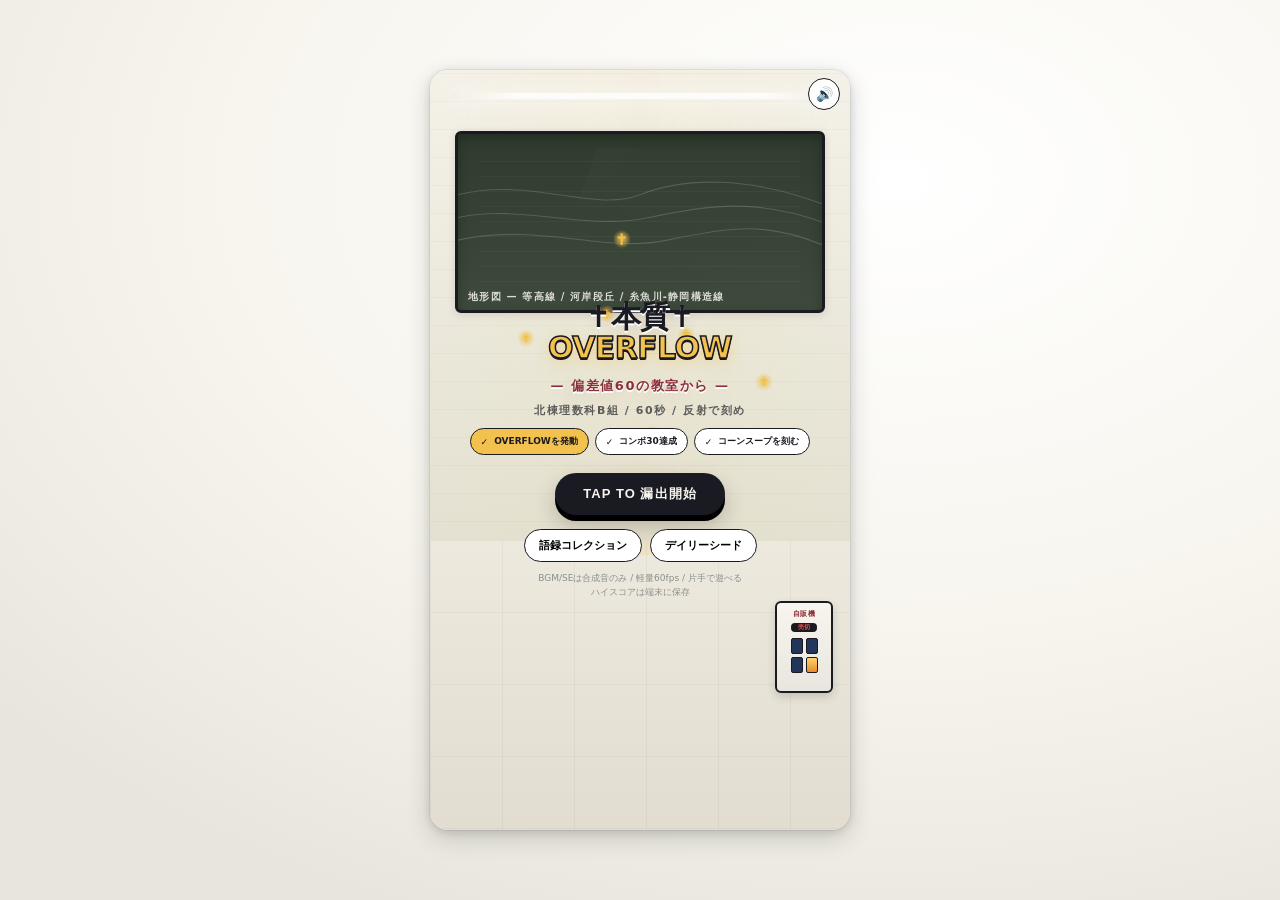
==== index.html @ 537298c7 "feat: complete implement ✝本質✝ OVERFLOW — 偏差値60の教室から - Full 60s score attack with 8 card types, 0.3s " ====
<!DOCTYPE html>
<html lang="ja">
<head>
<meta charset="utf-8">
<meta name="viewport" content="width=device-width, initial-scale=1, maximum-scale=1, user-scalable=no, viewport-fit=cover">
<meta name="theme-color" content="#3E4A3C">
<title>✝本質✝ OVERFLOW —偏差値60の教室から—</title>
<link rel="stylesheet" href="styles/main.css">
</head>
<body>
<div id="app">
  <div class="game-frame" id="gameFrame">
    <!-- classroom bg -->
    <div class="classroom" id="classroom">
      <div class="wall"></div>
      <div class="blackboard"><div class="contour"></div><div class="label">地形図 — 等高線 / 河岸段丘 / 糸魚川-静岡構造線</div></div>
      <div class="fluorescent"></div>
      <div class="tiles"></div>
      <div class="vending"><div class="lamp"></div><div class="cans"><span></span><span></span><span></span><span class="corn"></span></div></div>
      <div class="leaks" id="leaks"></div>
    </div>

    <!-- HUD -->
    <div class="hud" id="hud">
      <div class="panel deviation">
        <div class="label-s">偏差値</div>
        <div class="dev-val" id="devVal">60.0</div>
        <div class="dev-rank" id="devRank">非✝本質✝</div>
      </div>
      <div class="panel timer" id="timerPanel">
        <div class="label-s">残り</div>
        <div class="time-val" id="timeVal">60.00</div>
      </div>
      <div class="panel combo" id="comboPanel">
        <div class="label-s">コンボ</div>
        <div class="combo-val" id="comboVal">0</div>
        <div class="label-s" id="multVal">×1.0</div>
      </div>
      <div class="overflow-wrap" id="overflowWrap">
        <div class="overflow-fill" id="overflowFill"></div>
        <div class="overflow-label" id="overflowLabel">OVERFLOW</div>
      </div>
    </div>

    <button class="mute-btn" id="muteBtn" aria-label="mute">🔊</button>

    <!-- card layer -->
    <div class="card-layer" id="cardLayer">
      <div class="target-glow" id="targetGlow"></div>
    </div>

    <!-- effect canvas -->
    <canvas class="effect-canvas" id="effectCanvas" width="420" height="760"></canvas>
    <div class="screen-flash" id="screenFlash"></div>
    <div class="ha-stamp" id="haStamp">は？</div>

    <!-- char stage -->
    <div class="char-stage" id="charStage"></div>

    <!-- controls -->
    <div class="controls" id="controls">
      <button class="btn huh" id="btnHuh"><span class="kana">はじく</span><span class="main">は？</span><span class="key-hint">X / → / 下ｽﾜｲﾌﾟ</span></button>
      <button class="btn overflow" id="btnOverflow"><span>✝</span><span id="overflowBtnTxt">OVERFLOW</span></button>
      <button class="btn kizamu" id="btnKizamu"><span class="kana">きざむ</span><span class="main">✝ 刻む</span><span class="key-hint">Z / ← / ﾀｯﾌﾟ</span></button>
    </div>

    <!-- tutorial overlay -->
    <div class="tutorial hidden" id="tutorial">
      <div class="tut-card">
        <div style="font-weight:900;font-size:14px;">2ボタンだけ</div>
        <div style="font-size:11px;color:#5A5A5A;margin-top:4px;">下にあるカードが自動で狙われる</div>
        <div class="tut-anim">
          <div class="phone"><div style="font-size:22px">✝</div><div style="font-size:10px;font-weight:800">刻む</div><div class="arrow">👇ﾀｯﾌﾟ</div></div>
          <div class="phone"><div style="font-size:22px">は？</div><div style="font-size:10px;font-weight:800">弾く</div><div class="arrow">👇ｽﾜｲﾌﾟ</div></div>
        </div>
        <div style="font-size:10px;color:#6A6A6A">本質を刻め。偽物をはじけ。<br>60秒、反射で殴れ。</div>
      </div>
    </div>

    <!-- countdown -->
    <div class="countdown hidden" id="countdown"><div class="paper-num" id="countNum"><span id="countText">3</span></div></div>

    <!-- overlays -->
    <div class="overlay" id="titleOverlay">
      <div class="title-logo" id="titleLogo">
        <h1>✝本質✝<br><span class="cross">OVERFLOW</span><br><span style="font-size:13px;letter-spacing:0.12em;color:#8C2F3A">— 偏差値60の教室から —</span></h1>
        <p>北棟理数科B組 / 60秒 / 反射で刻め</p>
        <div class="missions" id="missionList"></div>
      </div>
      <button class="tap-start" id="tapStart">TAP TO 漏出開始</button>
      <div class="sub-actions">
        <button id="btnCollection">語録コレクション</button>
        <button id="btnDaily">デイリーシード</button>
      </div>
      <div style="margin-top:10px;font-size:9px;color:#8A8F8A;text-align:center;line-height:1.5">BGM/SEは合成音のみ / 軽量60fps / 片手で遊べる<br>ハイスコアは端末に保存</div>
    </div>

    <div class="overlay hidden" id="resultOverlay">
      <div class="result-card" id="resultCard">
        <div class="result-header"><h2>配信終了</h2><span style="font-size:10px;opacity:0.7" id="resultTime">60.00s</span></div>
        <div class="result-body">
          <div style="text-align:center;font-size:10px;letter-spacing:0.12em;font-weight:800;color:#6A6A6A">あなたの偏差値は</div>
          <div class="deviation-big" id="resultDev">60.0<span class="unit"> 偏差値</span></div>
          <div class="rank-stamp" id="rankStamp"><div class="rank-name" id="rankName">非✝本質✝</div><div class="rank-sub" id="rankSub">HI-HONSHITSU</div></div>
          <div class="stats">
            <div class="stat"><div class="v" id="statScore">0</div><div class="k">SCORE</div></div>
            <div class="stat"><div class="v" id="statCombo">0</div><div class="k">MAX COMBO</div></div>
            <div class="stat"><div class="v" id="statMiss">0</div><div class="k">誤爆</div></div>
          </div>
          <div class="bulletin" id="bulletin"></div>
          <button class="copy-btn" id="copyBtn">結果をコピー</button>
          <div class="result-actions">
            <button class="btn-ghost" id="btnToTitle">タイトルへ</button>
            <button class="btn-primary" id="btnRetry">もう一回</button>
          </div>
          <div style="text-align:right;margin-top:8px;font-size:10px;color:#8A8F8A" id="haOchi">三重の「は？」が右下に…</div>
        </div>
      </div>
    </div>

    <div class="collection" id="collection">
      <div style="display:flex;align-items:center;justify-content:space-between">
        <h3 style="margin:0;font-size:14px;font-weight:900">語録コレクション</h3>
        <button id="closeCollection" style="background:#1A1A22;color:#fff;border:none;border-radius:999px;padding:6px 12px;font-weight:800;cursor:pointer">閉じる</button>
      </div>
      <div style="font-size:11px;color:#5A5A5A;margin-top:6px" id="collProgress"></div>
      <div class="coll-grid" id="collGrid"></div>
    </div>

    <div id="debug"></div>
  </div>
</div>
<script type="module" src="src/main.js"></script>
</body>
</html>
---- styles/main.css ----
:root{
  --c-bg:#F7F5EE;
  --c-class-green:#3E4A3C;
  --c-gold:#F2C14E;
  --c-enji:#8C2F3A;
  --c-navy:#22355B;
  --c-ink:#1A1A22;
  --c-paper:#FFFCF5;
  --c-muted:#8A8F8A;
  --radius:16px;
  --shadow: 0 8px 24px rgba(26,26,34,0.18), 0 2px 8px rgba(26,26,34,0.12);
}
*{box-sizing:border-box}
html,body{margin:0;padding:0;background:var(--c-bg);color:var(--c-ink);font-family:"Hiragino Sans","Noto Sans JP",system-ui,sans-serif;overscroll-behavior:none;touch-action:manipulation}
body{overflow:hidden;user-select:none;-webkit-user-select:none}
#app{position:relative;width:100vw;height:100vh;height:100dvh;display:flex;justify-content:center;align-items:center;background:radial-gradient(1200px 800px at 70% 20%, #fff 0%, #F7F5EE 55%, #E8E6DC 100%);overflow:hidden}

/* Layout container */
.game-frame{
  position:relative;
  width:min(420px, 100vw);
  height:min(760px, 100vh);
  height:min(760px, 100dvh);
  background:#F7F5EE;
  border-radius:18px;
  overflow:hidden;
  box-shadow: var(--shadow), 0 0 0 1px rgba(26,26,34,0.06);
  display:flex;flex-direction:column;
}
@media(min-width:860px){
  .game-frame{width:420px;height:760px}
}

/* Classroom background layers */
.classroom{
  position:absolute;inset:0;pointer-events:none;overflow:hidden;
}
.classroom .wall{
  position:absolute;inset:0;
  background:
    linear-gradient(180deg, #F4F1E8 0%, #E9E6D8 42%, #D9D6C6 100%);
}
.classroom .wall::after{
  content:"";position:absolute;inset:0;
  background:
    linear-gradient(90deg, transparent 0, rgba(242,193,78,0.06) 50%, transparent 100%),
    repeating-linear-gradient(0deg, rgba(62,74,60,0.04) 0 1px, transparent 1px 28px);
  opacity:0.9;
}
.blackboard{
  position:absolute;left:6%;right:6%;top:8%;height:24%;
  background:linear-gradient(180deg,#2E3B2E 0%, #3E4A3C 100%);
  border:3px solid #1A1A22;
  border-radius:6px;
  box-shadow: inset 0 4px 12px rgba(0,0,0,0.25), 0 2px 8px rgba(0,0,0,0.12);
  overflow:hidden;
}
.blackboard::before{
  content:"";position:absolute;inset:8% 6%;
  background:
    repeating-linear-gradient(0deg, transparent 0 14px, rgba(255,255,255,0.06) 14px 15px),
    conic-gradient(from 20deg at 30% 40%, rgba(255,255,255,0.03), transparent 40%);
  opacity:0.6;
}
.blackboard .contour{
  position:absolute;inset:0;
  background: url('data:image/svg+xml;utf8,<svg xmlns="http://www.w3.org/2000/svg" width="400" height="120" viewBox="0 0 400 120"><g fill="none" stroke="rgba(247,245,238,0.22)" stroke-width="1.2"><path d="M0 30 C80 10 150 50 200 30 S320 10 400 40"/><path d="M0 55 C70 40 140 70 210 55 S330 35 400 60"/><path d="M0 80 C90 60 160 95 230 80 S340 60 400 85"/></g></svg>') center/100% 100% no-repeat;
  opacity:0.8;
}
.blackboard .label{
  position:absolute;left:10px;bottom:6px;color:rgba(247,245,238,0.85);font-size:10px;letter-spacing:0.12em;font-weight:700
}
.tiles{
  position:absolute;left:0;right:0;bottom:0;height:38%;
  background:
    linear-gradient(180deg, #EDE9DE 0%, #E2DDD0 100%);
}
.tiles::before{
  content:"";position:absolute;inset:0;
  background:
    linear-gradient(90deg, rgba(26,26,34,0.09) 1px, transparent 1px),
    linear-gradient(0deg, rgba(26,26,34,0.07) 1px, transparent 1px);
  background-size: 72px 72px;
  opacity:0.5;
}
.tiles::after{
  content:"";position:absolute;left:0;right:0;top:0;height:14px;
  background:linear-gradient(90deg, transparent, rgba(242,193,78,0.0) 20%, rgba(242,193,78,0.35) 50%, transparent 80%);
  opacity:0.55;
  animation: leak 3.8s ease-in-out infinite;
}
@keyframes leak{
  0%,100%{transform:translateX(-12%) scaleX(0.9);opacity:0.15}
  50%{transform:translateX(8%) scaleX(1.05);opacity:0.55}
}
.fluorescent{
  position:absolute;left:5%;right:5%;top:3%;height:6px;
  background:linear-gradient(90deg, rgba(255,255,255,0.0), rgba(255,255,255,0.95) 18% 82%, rgba(255,255,255,0.0));
  border-radius:999px;
  box-shadow: 0 0 18px rgba(255,255,255,0.9), 0 8px 24px rgba(247,245,238,0.6);
  opacity:0.9;
  animation: flicker 4.2s steps(1) infinite;
}
@keyframes flicker{
  0%, 90%, 92%, 100%{opacity:0.9}
  91%{opacity:0.55}
  93%{opacity:0.3}
}
.vending{
  position:absolute;right:4%;bottom:18%;width:58px;height:92px;
  background:linear-gradient(180deg,#F7F5EE 0%, #E8E6DE 100%);
  border:2px solid #1A1A22;
  border-radius:6px;
  box-shadow: 0 4px 10px rgba(0,0,0,0.15);
  display:flex;flex-direction:column;align-items:center;padding:6px 4px;
}
.vending::before{
  content:"自販機";font-size:7px;font-weight:800;letter-spacing:0.08em;color:#8C2F3A;
}
.vending .lamp{
  margin-top:4px;width:26px;height:9px;border-radius:4px;background:#1A1A22;color:#ff4d4d;font-size:6px;display:flex;align-items:center;justify-content:center;font-weight:900;letter-spacing:0.04em;
}
.vending .lamp::after{content:"売切"}
.vending .cans{
  margin-top:6px;display:grid;grid-template-columns:1fr 1fr;gap:3px;
}
.vending .cans span{
  width:12px;height:16px;border-radius:2px;background:#22355B;border:1px solid #1A1A22;display:block;
}
.vending .cans span.corn{ background: linear-gradient(180deg,#FFD36A,#E88C2A); }

/* leaking ✝ */
.leaks{
  position:absolute;inset:0;pointer-events:none;
}
.leak-dot{
  position:absolute;width:18px;height:18px;border-radius:50%;
  background: radial-gradient(circle, rgba(242,193,78,0.9) 0%, rgba(242,193,78,0.0) 70%);
  display:flex;align-items:center;justify-content:center;
  font-size:12px;font-weight:900;color:rgba(242,193,78,1);
  text-shadow:0 1px 6px rgba(242,193,78,0.9);
  animation: floatLeak 6s ease-in-out infinite;
}
.leak-dot::after{content:"✝"}
@keyframes floatLeak{
  0%,100%{transform:translateY(0) scale(0.95);opacity:0.7}
  50%{transform:translateY(-10px) scale(1.05);opacity:1}
}

/* HUD */
.hud{
  position:absolute;top:0;left:0;right:0;height:92px;padding:10px 12px;pointer-events:none;z-index:20;
  display:grid;grid-template-columns:1fr auto 1fr;align-items:start;gap:8px;
}
.hud .panel{
  background:rgba(255,255,255,0.92);
  border:2px solid #1A1A22;
  border-radius:12px;
  padding:6px 10px;
  box-shadow: 0 3px 10px rgba(0,0,0,0.12);
  backdrop-filter:blur(6px);
}
.hud .deviation{
  display:flex;flex-direction:column;align-items:flex-start;min-width:108px;
}
.hud .label-s{
  font-size:8px;font-weight:800;letter-spacing:0.12em;color:#5A5A5A;
}
.hud .dev-val{
  font-size:22px;font-weight:900;letter-spacing:-0.02em;line-height:1;color:#1A1A22;
  font-variant-numeric:tabular-nums;
}
.hud .dev-rank{
  font-size:9px;font-weight:800;letter-spacing:0.06em;color:#8C2F3A;
}
.hud .timer{
  text-align:center;min-width:128px;
  background: #1A1A22;
  color:#F7F5EE;
  border-color:#1A1A22;
}
.hud .timer .label-s{ color:rgba(247,245,238,0.7)}
.hud .timer .time-val{
  font-size:28px;font-weight:900;font-variant-numeric:tabular-nums;letter-spacing:-0.03em;line-height:1;
}
.hud .timer.danger{ background:#8C2F3A; animation: pulseRed 0.45s ease-in-out infinite alternate }
@keyframes pulseRed{to{transform:scale(1.02);box-shadow:0 0 18px rgba(140,47,58,0.6)}}
.hud .combo{
  text-align:right;min-width:94px;
}
.hud .combo-val{
  font-size:22px;font-weight:900;color:#1A1A22;line-height:1;
}
.hud .combo.mult{
  transition: transform 0.15s cubic-bezier(0.34,1.56,0.64,1);
}
.hud .overflow-wrap{
  position:absolute;left:12px;right:12px;top:68px;height:18px;
  background:rgba(255,255,255,0.9);
  border:2px solid #1A1A22;border-radius:999px;overflow:hidden;
  display:flex;align-items:center;padding:2px;
}
.overflow-fill{
  height:100%;border-radius:999px;
  background: linear-gradient(90deg, #F2C14E 0%, #FFD36A 45%, #FFF0A0 100%);
  width:0%;
  transition: width 0.18s ease;
  box-shadow: inset 0 1px 0 rgba(255,255,255,0.8);
  position:relative;
}
.overflow-fill::after{
  content:"";position:absolute;inset:0;
  background: linear-gradient(90deg, transparent 0, rgba(255,255,255,0.55) 50%, transparent 100%);
  transform:translateX(-100%);
  animation: shimmer 1.6s ease-in-out infinite;
}
@keyframes shimmer{to{transform:translateX(100%)}}
.overflow-wrap.ready{
  animation: readyPulse 0.7s ease-in-out infinite alternate;
  box-shadow: 0 0 0 2px rgba(242,193,78,0.35), 0 0 18px rgba(242,193,78,0.6);
}
@keyframes readyPulse{to{box-shadow:0 0 0 3px rgba(242,193,78,0.55), 0 0 24px rgba(242,193,78,0.8)}}
.overflow-label{
  position:absolute;left:50%;top:50%;transform:translate(-50%,-50%);
  font-size:8px;font-weight:900;letter-spacing:0.12em;color:#1A1A22;pointer-events:none;
}

/* Card layer */
.card-layer{
  position:absolute;inset:0;top:92px;bottom:112px;overflow:hidden;z-index:10;
}
.card{
  position:absolute;left:50%;width:310px;height:86px;margin-left:-155px;
  background: var(--c-paper);
  border:2px solid #1A1A22;
  border-radius:14px;
  box-shadow: 0 6px 0 rgba(26,26,34,0.12), 0 8px 18px rgba(26,26,34,0.14), inset 0 1px 0 rgba(255,255,255,0.9);
  display:flex;align-items:center;padding:10px 14px 10px 18px;
  will-change:transform, opacity;
  transform:translateZ(0);
}
.card::after{ /* paper thickness */
  content:"";position:absolute;left:8px;right:8px;bottom:-4px;height:6px;background:rgba(26,26,34,0.08);border-radius:0 0 12px 12px;z-index:-1;
}
.card .card-text{
  flex:1;font-size:13.5px;font-weight:800;line-height:1.25;color:#1A1A22;letter-spacing:0.01em;
  display:-webkit-box;-webkit-line-clamp:2;-webkit-box-orient:vertical;overflow:hidden;
}
.card .card-meta{
  margin-left:10px;display:flex;flex-direction:column;align-items:center;gap:2px;flex-shrink:0;
}
.card .type-badge{
  font-size:7px;font-weight:900;letter-spacing:0.08em;padding:3px 6px;border-radius:999px;border:1px solid #1A1A22;background:#fff;
}
.card .speaker{
  font-size:8px;font-weight:700;color:#6A6A6A;
}

/* Types */
.card.honshitsu{
  background: linear-gradient(180deg, #FFFEFB 0%, #FFFCF5 100%);
  box-shadow: 0 6px 0 rgba(242,193,78,0.18), 0 8px 18px rgba(242,193,78,0.22), 0 0 0 1px rgba(242,193,78,0.35), inset 0 1px 0 #fff, 0 0 18px rgba(242,193,78,0.22);
  border-color:#1A1A22;
}
.card.honshitsu::before{
  content:"✝";position:absolute;right:8px;top:6px;width:18px;height:18px;border-radius:50%;
  background: radial-gradient(circle, #FFF6CC 0%, #F2C14E 55%, #D9A42E 100%);
  border:1px solid #8C6B1A;color:#1A1A22;font-size:11px;font-weight:900;display:flex;align-items:center;justify-content:center;
  box-shadow:0 1px 6px rgba(242,193,78,0.6);
  line-height:1;
}
.card.honshitsu .type-badge{ background:#FFF3C4; color:#7A5A00; border-color:#E6C45A }
.card.a_honshitsu{
  background:#F7F5EE;
  border-color:#9A9A9A;
  border-style:solid;
  box-shadow: 0 4px 0 rgba(0,0,0,0.06), 0 6px 12px rgba(0,0,0,0.08);
}
.card.a_honshitsu .card-text{ filter: blur(0.25px); color:#4A4A4A; }
.card.a_honshitsu::before{
  content:"";position:absolute;inset:0;border-radius:14px;border:1.5px dashed rgba(154,154,154,0.5);pointer-events:none;
}
.card.a_honshitsu .type-badge{ background:#EDEDED; color:#6A6A6A }
.card.noise{
  background: #FBE9E2;
  border-color:#8B3A2E;
  border-radius:16px;
  box-shadow: 0 6px 0 rgba(139,58,46,0.18), 0 8px 16px rgba(139,58,46,0.18);
}
.card.noise::before{
  content:"";position:absolute;left:12px;right:12px;top:8px;height:18px;background: linear-gradient(90deg, #8B3A2E 0%, #B85C4A 100%);border-radius:8px;opacity:0.12;
}
.card.noise .card-text{ font-family:ui-monospace, monospace; font-size:12.5px; color:#5A2A22 }
.card.noise .type-badge{ background:#FFDAD2; color:#8B3A2E; border-color:#E6A99C }
.card.fake_katsu{
  background: linear-gradient(180deg, #FFFEFB 0%, #FFFCF5 100%);
  box-shadow: 0 0 0 1px rgba(242,193,78,0.25), 0 6px 14px rgba(0,0,0,0.08);
}
.card.fake_katsu::before{
  content:"✝";position:absolute;right:8px;top:6px;width:18px;height:18px;border-radius:50%;
  background:#FFF6CC;border:1px solid #8C6B1A;color:#1A1A22;font-size:11px;font-weight:900;display:flex;align-items:center;justify-content:center;
  transform: rotate(180deg);
  opacity:0.95;
}
.card.fake_katsu .card-text{ font-family: "Times New Roman", serif; letter-spacing:0.03em; }
.card.fake_katsu .type-badge{ background:#FFF3C4; color:#7A5A00 }
.card.rare{
  background: linear-gradient(180deg, #FFF8E8 0%, #FFE9B8 100%);
  border-color:#C98A1A;
  box-shadow: 0 0 0 2px rgba(242,193,78,0.5), 0 8px 22px rgba(201,138,26,0.35), 0 0 20px rgba(242,193,78,0.45);
  height:96px;
}
.card.rare.corn{
  background: linear-gradient(180deg, #FFF4D6 0%, #FFD36A 55%, #FFB84C 100%);
}
.card.rare.ring{
  background: linear-gradient(180deg, #F5F5F7 0%, #E8E8EE 100%);
  border-color:#9AA0B5;
}
.card.gen{
  height:118px;width:340px;margin-left:-170px;
  background: linear-gradient(180deg, #FFFDF5 0%, #FFF3C4 100%);
  border-width:3px;
  box-shadow: 0 10px 0 rgba(26,26,34,0.14), 0 16px 30px rgba(242,193,78,0.35), 0 0 30px rgba(242,193,78,0.45);
}
.card.gen .card-text{font-size:16px}
.card.schrodinger{
  background: rgba(255,255,255,0.88);
  backdrop-filter: blur(2px);
  border-style:dashed;
  transform-style:preserve-3d;
}
.card.schrodinger::before{
  content:"重ね合わせ";position:absolute;left:50%;top:-10px;transform:translateX(-50%);background:#22355B;color:#fff;font-size:7px;font-weight:900;padding:2px 8px;border-radius:999px;letter-spacing:0.08em;
}

/* Durability bar for gen */
.dur-bar{
  position:absolute;left:14px;right:14px;bottom:8px;height:6px;background:rgba(26,26,34,0.08);border-radius:999px;overflow:hidden;
}
.dur-fill{height:100%;background:linear-gradient(90deg,#F2C14E,#E63946);width:100%;transition:width 0.2s ease}

/* Hit effects */
.card.hit-kizamu{ animation: hitKizamu 0.32s ease forwards }
@keyframes hitKizamu{
  0%{transform:translateX(-50%) scale(1)}
  30%{transform:translateX(-50%) scale(1.04) rotate(0.6deg)}
  100%{transform:translateX(-50%) scale(0.92) translateY(-18px); opacity:0}
}
.card.hit-huh{ animation: hitHuh 0.34s ease forwards }
@keyframes hitHuh{
  0%{transform:translateX(-50%) scale(1)}
  25%{transform:translateX(-50%) translateX(6px) rotate(2deg) scale(0.98)}
  100%{transform:translateX(-50%) translateY(18px) scale(0.88); opacity:0}
}
.card.miss{ animation: missAnim 0.5s ease forwards }
@keyframes missAnim{
  0%{transform:translateX(-50%)}
  100%{transform:translateX(-50%) translateY(12px); opacity:0.45}
}

/* Bottom auto-target indicator */
.target-glow{
  position:absolute;left:50%;bottom:18px;transform:translateX(-50%);
  width:330px;height:92px;border-radius:18px;
  border:2px dashed rgba(242,193,78,0.0);
  pointer-events:none;transition: border-color 0.12s ease;
}
.target-glow.active{ border-color: rgba(242,193,78,0.7); background: radial-gradient(220px 60px at 50% 50%, rgba(242,193,78,0.10), transparent 70%) }

/* Controls */
.controls{
  position:absolute;left:0;right:0;bottom:0;height:112px;
  display:grid;grid-template-columns:1fr 88px 1fr;gap:8px;padding:10px 12px 14px;
  background: linear-gradient(180deg, rgba(247,245,238,0) 0%, rgba(247,245,238,0.96) 28%, #F7F5EE 100%);
  z-index:22;border-top:1px solid rgba(26,26,34,0.06);
}
.btn{
  border:2px solid #1A1A22;border-radius:16px;
  font-weight:900;letter-spacing:0.04em;
  display:flex;flex-direction:column;align-items:center;justify-content:center;
  cursor:pointer;user-select:none;
  transition: transform 0.06s ease, box-shadow 0.12s ease;
  position:relative;overflow:hidden;
}
.btn:active{ transform: scale(0.97) }
.btn .kana{font-size:10px;letter-spacing:0.12em;opacity:0.7}
.btn .main{font-size:22px;line-height:1}
.btn.kizamu{
  background: linear-gradient(180deg, #FFF6CC 0%, #F2C14E 100%);
  box-shadow: 0 6px 0 #C9A033, 0 8px 16px rgba(242,193,78,0.35);
  color:#1A1A22;
}
.btn.kizamu::after{
  content:"";position:absolute;inset:0;background: radial-gradient(200px 80px at 30% 20%, rgba(255,255,255,0.5), transparent 60%);pointer-events:none;
}
.btn.huh{
  background: linear-gradient(180deg, #FFFFFF 0%, #ECECEC 100%);
  box-shadow: 0 6px 0 #B0B0B0, 0 8px 16px rgba(0,0,0,0.12);
  color:#1A1A22;
}
.btn.overflow{
  background: #1A1A22;color:#F7F5EE;
  border-radius:999px;
  font-size:11px;gap:2px;
}
.btn.overflow.ready{
  background: linear-gradient(180deg, #2A2A35 0%, #1A1A22 100%);
  box-shadow: 0 0 0 2px rgba(242,193,78,0.5), 0 0 18px rgba(242,193,78,0.55), 0 6px 0 #1A1A22;
  animation: overflowPulse 0.85s ease-in-out infinite alternate;
}
@keyframes overflowPulse{to{transform:scale(1.04);box-shadow:0 0 0 3px rgba(242,193,78,0.7),0 0 24px rgba(242,193,78,0.8),0 6px 0 #1A1A22}}
.btn:disabled{opacity:0.45;filter:grayscale(0.2);cursor:not-allowed;transform:none !important}
.key-hint{
  position:absolute;bottom:4px;font-size:8px;font-weight:800;opacity:0.55;background:rgba(26,26,34,0.08);padding:1px 6px;border-radius:999px;
}

/* Character stage */
.char-stage{
  position:absolute;left:0;right:0;bottom:112px;height:220px;pointer-events:none;z-index:12;overflow:hidden;
}
.char-sprite{
  position:absolute;bottom:-10px;width:140px;height:200px;object-fit:contain;object-position:bottom center;
  filter: drop-shadow(0 8px 12px rgba(0,0,0,0.25));
  transition: transform 0.45s cubic-bezier(0.34,1.56,0.64,1), opacity 0.35s ease;
  will-change:transform;
}
.char-sprite::after{content:"";position:absolute;left:20%;right:20%;bottom:6px;height:12px;background:radial-gradient(ellipse, rgba(0,0,0,0.22), transparent 70%);border-radius:50%}
.char-sprite.enter{ animation: charEnter 0.55s cubic-bezier(0.34,1.56,0.64,1) }
@keyframes charEnter{
  0%{transform:translateY(80px) scale(0.9) rotate(-1deg);opacity:0}
  60%{transform:translateY(-8px) scale(1.03) rotate(0.8deg);opacity:1}
  100%{transform:translateY(0) scale(1) rotate(0);opacity:1}
}
.char-sprite.breath{ animation: breath 2.8s ease-in-out infinite }
@keyframes breath{0%,100%{transform:translateY(0) scale(1) rotate(-0.6deg)}50%{transform:translateY(-3px) scale(1.015) rotate(0.6deg)}}
.char-bubble{
  position:absolute;bottom:160px;left:50%;transform:translateX(-50%);
  background:#fff;border:2px solid #1A1A22;border-radius:14px;padding:6px 10px;
  font-size:12px;font-weight:900;white-space:nowrap;
  box-shadow:0 4px 12px rgba(0,0,0,0.14);
}
.char-bubble::after{
  content:"";position:absolute;left:50%;bottom:-8px;margin-left:-8px;width:14px;height:14px;background:#fff;border-right:2px solid #1A1A22;border-bottom:2px solid #1A1A22;transform:rotate(45deg);
}

/* Effect canvas */
.effect-canvas{
  position:absolute;inset:0;pointer-events:none;z-index:15;
}

/* Overlays */
.overlay{
  position:absolute;inset:0;z-index:30;display:flex;flex-direction:column;align-items:center;justify-content:center;
  background: rgba(247,245,238,0.0);
  padding:18px;
}
.overlay.hidden{ display:none }
.title-logo{
  text-align:center;
}
.title-logo h1{
  margin:0;font-size:30px;font-weight:900;letter-spacing:-0.02em;line-height:1.05;color:#1A1A22;
  text-shadow: 0 2px 0 #fff, 0 6px 18px rgba(0,0,0,0.12);
}
.title-logo h1 span.cross{ color:#F2C14E; -webkit-text-stroke:1.5px #1A1A22; text-shadow:0 2px 0 #1A1A22, 0 4px 12px rgba(242,193,78,0.5)}
.title-logo p{
  margin:8px 0 0;font-size:11px;font-weight:800;letter-spacing:0.14em;color:#5A5A5A
}
.tap-start{
  margin-top:18px;background:#1A1A22;color:#F7F5EE;border:none;border-radius:999px;padding:12px 28px;font-weight:900;letter-spacing:0.08em;font-size:13px;cursor:pointer;
  box-shadow:0 6px 0 #000, 0 10px 22px rgba(0,0,0,0.22);
  animation: tapBounce 1.2s ease-in-out infinite alternate;
}
@keyframes tapBounce{to{transform:translateY(-3px);box-shadow:0 9px 0 #000,0 14px 28px rgba(0,0,0,0.24)}}
.sub-actions{
  margin-top:14px;display:flex;gap:8px;flex-wrap:wrap;justify-content:center;
}
.sub-actions button{
  background:#fff;border:1.5px solid #1A1A22;border-radius:999px;padding:8px 14px;font-weight:800;font-size:11px;cursor:pointer;
}

/* Result */
.result-card{
  width:100%;max-width:360px;background:#fff;border:2px solid #1A1A22;border-radius:18px;overflow:hidden;
  box-shadow: var(--shadow);
}
.result-header{
  background:#1A1A22;color:#F7F5EE;padding:12px 14px;display:flex;align-items:center;justify-content:space-between;
}
.result-header h2{margin:0;font-size:12px;letter-spacing:0.12em}
.result-body{padding:16px}
.deviation-big{
  font-size:56px;font-weight:900;letter-spacing:-0.04em;line-height:1;text-align:center;color:#1A1A22;
}
.deviation-big span.unit{font-size:14px;letter-spacing:0.1em;color:#5A5A5A}
.rank-stamp{
  margin:10px auto 0;width:fit-content;background:#F2C14E;border:2px solid #1A1A22;border-radius:12px;padding:8px 14px;transform:rotate(-1.5deg);
  box-shadow:0 3px 0 #1A1A22; transition: transform 0.6s cubic-bezier(0.34,1.56,0.64,1);
}
.rank-stamp .rank-name{font-size:16px;font-weight:900;text-align:center}
.rank-stamp .rank-sub{font-size:8px;letter-spacing:0.12em;text-align:center;color:#5A5A5A;font-weight:800}
.stats{
  margin-top:14px;display:grid;grid-template-columns:1fr 1fr 1fr;gap:8px;text-align:center;
}
.stat{ background:#F7F5EE;border:1px solid #E6E2D6;border-radius:12px;padding:8px }
.stat .v{font-size:16px;font-weight:900}
.stat .k{font-size:8px;letter-spacing:0.08em;color:#6A6A6A;font-weight:800}
.bulletin{
  margin-top:14px;background:#FFFCF5;border:1.5px solid #1A1A22;border-radius:12px;padding:10px 12px;font-family:ui-monospace, monospace;font-size:11px;line-height:1.5;color:#1A1A22;position:relative;
}
.bulletin::before{content:"掲示板レス";position:absolute;right:10px;top:-8px;background:#1A1A22;color:#fff;font-size:7px;font-weight:900;padding:2px 6px;border-radius:999px;letter-spacing:0.08em}
.copy-btn{
  margin-top:8px;width:100%;background:#fff;border:1.5px solid #1A1A22;border-radius:999px;padding:8px;font-weight:900;font-size:11px;cursor:pointer;
}
.result-actions{
  display:grid;grid-template-columns:1fr 1fr;gap:8px;margin-top:12px;
}
.result-actions button{
  padding:12px;border-radius:999px;font-weight:900;cursor:pointer;
}
.btn-primary{background:#1A1A22;color:#fff;border:2px solid #1A1A22}
.btn-ghost{background:#fff;color:#1A1A22;border:1.5px solid #1A1A22}

/* Ha stamp */
.ha-stamp{
  position:absolute;left:50%;top:46%;transform:translate(-50%,-50%) scale(0.8) rotate(-8deg);
  background:#fff;border:3px solid #1A1A22;border-radius:14px;padding:10px 18px;
  font-size:28px;font-weight:900;letter-spacing:0.02em;box-shadow:0 8px 22px rgba(0,0,0,0.18);
  pointer-events:none;z-index:40;opacity:0;
}
.ha-stamp.show{ animation: haPop 0.35s cubic-bezier(0.34,1.56,0.64,1) forwards }
@keyframes haPop{
  0%{opacity:0;transform:translate(-50%,-50%) scale(0.6) rotate(-12deg)}
  40%{opacity:1;transform:translate(-50%,-50%) scale(1.06) rotate(-6deg)}
  70%{transform:translate(-50%,-50%) scale(0.96) rotate(-8deg)}
  100%{opacity:1;transform:translate(-50%,-50%) scale(1) rotate(-8deg)}
}
.screen-flash{
  position:absolute;inset:0;background:rgba(255,255,255,0);pointer-events:none;z-index:39;
}
.screen-flash.flash{ animation: flash 0.12s ease }

/* tutorial */
.tutorial{
  position:absolute;inset:0;z-index:25;background:rgba(26,26,34,0.58);backdrop-filter:blur(3px);
  display:flex;align-items:center;justify-content:center;padding:18px;
}
.tutorial.hidden{display:none}
.tut-card{
  width:100%;max-width:340px;background:#fff;border:2px solid #1A1A22;border-radius:18px;padding:16px;text-align:center;box-shadow:var(--shadow)
}
.tut-anim{
  display:grid;grid-template-columns:1fr 1fr;gap:10px;margin:14px 0;
}
.tut-anim .phone{
  background:#F7F5EE;border:1.5px solid #1A1A22;border-radius:14px;padding:10px;height:110px;display:flex;flex-direction:column;align-items:center;justify-content:center;gap:6px;
}
.tut-anim .arrow{font-size:18px;animation: tutPulse 1s ease-in-out infinite alternate}
@keyframes tutPulse{to{transform:scale(1.12)}}

/* collection etc */
.collection{
  position:absolute;inset:0;background:#F7F5EE;z-index:32;overflow:auto;padding:14px;display:none;
}
.collection.open{display:block}
.coll-grid{ display:grid;grid-template-columns:1fr;gap:8px;margin-top:10px }
.coll-item{ background:#fff;border:1.5px solid #1A1A22;border-radius:12px;padding:10px;display:flex;gap:10px;align-items:center}
.coll-item.locked{ opacity:0.45; filter:grayscale(0.4) }
.coll-item .icon{width:36px;height:36px;border-radius:50%;border:1.5px solid #1A1A22;object-fit:cover;flex-shrink:0}
.coll-item .txt{flex:1}
.coll-item .txt .t{font-size:12px;font-weight:800}
.coll-item .txt .m{font-size:9px;color:#6A6A6A}

/* missions */
.missions{
  display:flex;gap:6px;flex-wrap:wrap;justify-content:center;margin-top:10px;
}
.mission{
  background:#fff;border:1.5px solid #1A1A22;border-radius:999px;padding:6px 10px;font-size:9px;font-weight:800;display:flex;align-items:center;gap:6px;
}
.mission.done{ background:#F2C14E }

/* debug */
#debug{
  position:absolute;right:8px;top:8px;z-index:50;background:rgba(26,26,34,0.92);color:#fff;font-family:monospace;font-size:10px;padding:8px;border-radius:8px;display:none;min-width:180px;
}
#debug.open{display:block}

/* reduced motion */
@media(prefers-reduced-motion:reduce){
  *,*::before,*::after{animation:none !important;transition:none !important}
}

/* Utilities */
.hidden{display:none !important}
.mute-btn{
  position:absolute;right:10px;top:8px;z-index:23;background:rgba(255,255,255,0.9);border:1.5px solid #1A1A22;border-radius:999px;width:32px;height:32px;display:flex;align-items:center;justify-content:center;cursor:pointer;font-size:14px;
}
.countdown{
  position:absolute;inset:0;z-index:26;display:flex;align-items:center;justify-content:center;background:rgba(247,245,238,0.0);pointer-events:none;
}
.count-num{
  font-size:120px;font-weight:900;color:#1A1A22;-webkit-text-stroke:3px #fff;text-shadow:0 8px 24px rgba(0,0,0,0.18);
  transform: scale(0.8);opacity:0;
}
.count-num.show{ animation: countPop 0.45s cubic-bezier(0.34,1.56,0.64,1) forwards }
@keyframes countPop{
  0%{transform:scale(0.6) rotate(-6deg);opacity:0}
  60%{transform:scale(1.08) rotate(1deg);opacity:1}
  100%{transform:scale(1) rotate(0);opacity:1}
}
.paper-num{
  background:#fff;border:3px solid #1A1A22;border-radius:14px;padding:18px 32px;box-shadow:0 8px 0 rgba(26,26,34,0.12), 0 16px 30px rgba(0,0,0,0.18);
  display:flex;align-items:center;justify-content:center;
}
.paper-num span{font-family:"Hiragino Sans",sans-serif;font-weight:900;font-size:72px;line-height:1}
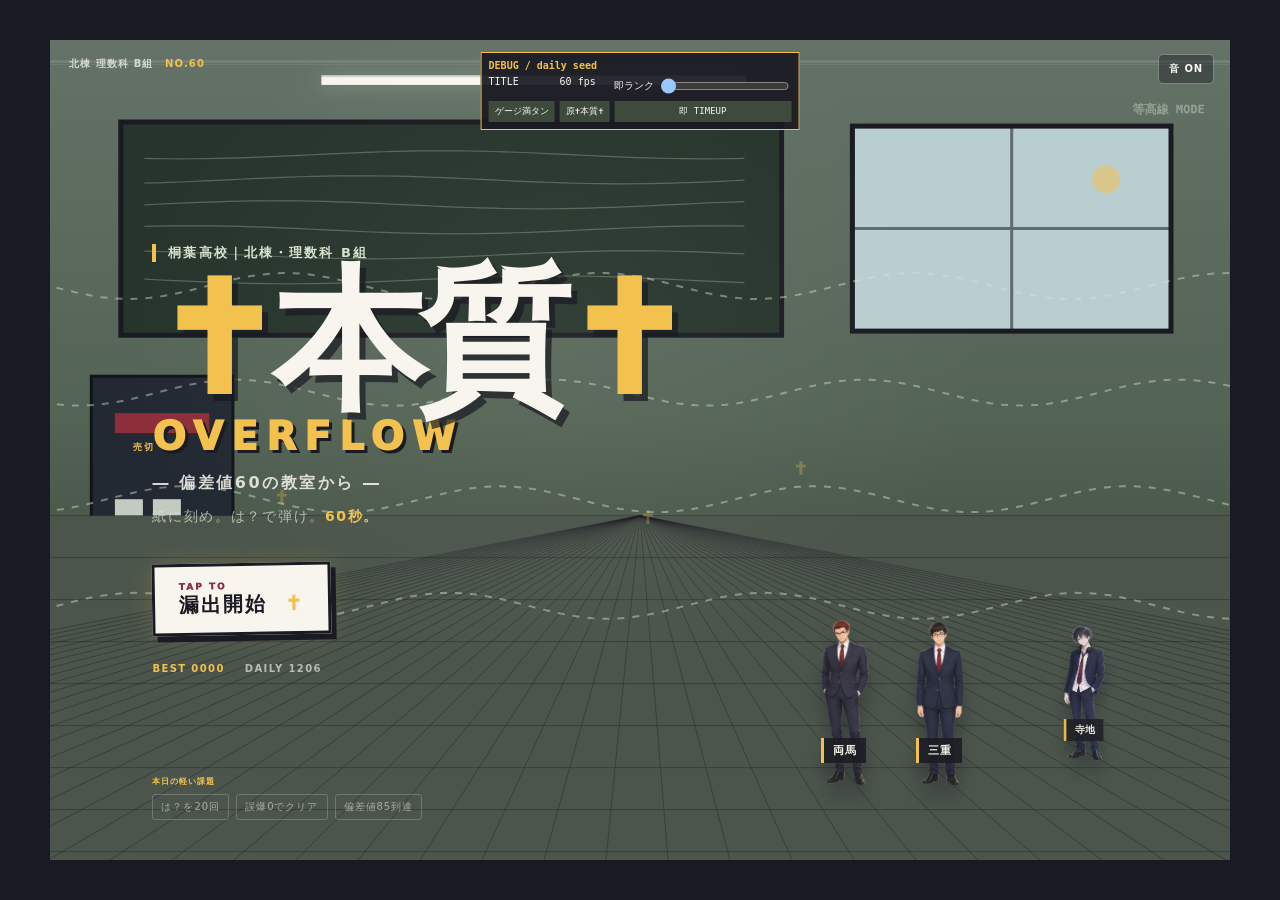
==== commit 29f74556: "Implement Honshitsu Overflow score attack game Co-authored-by: arena-agent <297053741+arena-agent@us" ====
--- a/index.html
+++ b/index.html
@@ -1,135 +1,83 @@
-<!DOCTYPE html>
+<!doctype html>
 <html lang="ja">
 <head>
-<meta charset="utf-8">
-<meta name="viewport" content="width=device-width, initial-scale=1, maximum-scale=1, user-scalable=no, viewport-fit=cover">
-<meta name="theme-color" content="#3E4A3C">
-<title>✝本質✝ OVERFLOW —偏差値60の教室から—</title>
-<link rel="stylesheet" href="styles/main.css">
+  <meta charset="utf-8">
+  <meta name="viewport" content="width=device-width,initial-scale=1,viewport-fit=cover,user-scalable=no">
+  <meta name="theme-color" content="#3E4A3C">
+  <meta name="description" content="✝本質✝ OVERFLOW — 偏差値60の教室から漏れ出す本質を、60秒で刻むスコアアタック。">
+  <title>✝本質✝ OVERFLOW ―偏差値60の教室から―</title>
+  <link rel="stylesheet" href="styles/main.css">
 </head>
-<body>
-<div id="app">
-  <div class="game-frame" id="gameFrame">
-    <!-- classroom bg -->
-    <div class="classroom" id="classroom">
-      <div class="wall"></div>
-      <div class="blackboard"><div class="contour"></div><div class="label">地形図 — 等高線 / 河岸段丘 / 糸魚川-静岡構造線</div></div>
-      <div class="fluorescent"></div>
-      <div class="tiles"></div>
-      <div class="vending"><div class="lamp"></div><div class="cans"><span></span><span></span><span></span><span class="corn"></span></div></div>
-      <div class="leaks" id="leaks"></div>
-    </div>
+<body data-state="title">
+  <main id="app" aria-label="✝本質✝ OVERFLOW">
+    <section id="gameShell" class="game-shell">
+      <canvas id="backgroundCanvas" aria-hidden="true"></canvas>
+      <canvas id="gameCanvas" aria-label="カードが流れるゲーム画面"></canvas>
+      <canvas id="fxCanvas" aria-hidden="true"></canvas>
 
-    <!-- HUD -->
-    <div class="hud" id="hud">
-      <div class="panel deviation">
-        <div class="label-s">偏差値</div>
-        <div class="dev-val" id="devVal">60.0</div>
-        <div class="dev-rank" id="devRank">非✝本質✝</div>
+      <div id="brandCorner" class="brand-corner">北棟 理数科 B組 <span>NO.60</span></div>
+      <button id="muteButton" class="mute-button" type="button" aria-label="音声の切り替え">音 ON</button>
+
+      <section id="titleScreen" class="screen title-screen is-visible">
+        <div class="title-copy">
+          <div class="title-kicker">桐葉高校｜北棟・理数科 B組</div>
+          <h1 class="logo" aria-label="本質 OVERFLOW"><span>✝</span><span>本</span><span>質</span><span>✝</span></h1>
+          <div class="overflow-word">OVERFLOW</div>
+          <p class="title-sub">― 偏差値60の教室から ―</p>
+          <p class="title-rule">紙に刻め。は？で弾け。<b>60秒。</b></p>
+          <button id="startButton" class="start-button" type="button"><span>TAP TO</span> 漏出開始 <i>✝</i></button>
+          <div class="title-meta"><span id="titleHigh">BEST 0000</span><span>DAILY <b id="dailySeed">----</b></span></div>
+        </div>
+        <div class="title-cast" aria-label="登場人物">
+          <div class="cast-card cast-ryoma"><img src="chr_ryoma_01_tsuujou_no_bg.png" alt="両馬二郎"><span>両馬</span></div>
+          <div class="cast-card cast-mie"><img src="chr_mie_01_reishou_no_bg.png" alt="三重県臣"><span>三重</span></div>
+          <div class="cast-card cast-terachi"><img src="chr_terachi_01_nemusou_no_bg.png" alt="寺地星"><span>寺地</span></div>
+        </div>
+        <div class="title-missions"><small>本日の軽い課題</small><div id="titleMissions"></div></div>
+      </section>
+
+      <section id="tutorialScreen" class="screen tutorial-screen">
+        <div class="tutorial-card-stage">
+          <div class="tutorial-paper tutorial-good"><b>✝</b><span>本質</span></div>
+          <div class="tutorial-paper tutorial-bad"><b>?</b><span>亜本質</span></div>
+          <div class="tutorial-stroke">━━━✝━━━</div>
+        </div>
+        <div class="tutorial-actions"><div><kbd>Z</kbd><strong>刻む</strong><small>タップ</small></div><div><kbd>X</kbd><strong>は？</strong><small>下スワイプ</small></div></div>
+        <div id="countNumber" class="count-number"></div>
+        <div class="tutorial-skip">タップでスキップ　／　<em id="tutorialTimer">4</em></div>
+      </section>
+
+      <section id="hud" class="hud">
+        <div class="hud-topline"><div class="hud-rank"><span>偏差値</span><strong id="rankValue">60</strong><small id="rankName">非✝本質✝</small></div><div class="hud-time"><small>残り時間</small><strong id="timeValue">60:00</strong></div><div class="hud-combo"><small>COMBO</small><strong id="comboValue">0</strong><span id="multiplierValue">×1.0</span></div></div>
+        <div class="hud-score"><span>SCORE</span><strong id="scoreValue">0</strong></div>
+        <div class="live-missions" id="missionLive"><span>は？ 0/20</span><span>誤爆 0</span><span>零 0s</span></div>
+        <div id="guardValue" class="guard-value"></div>
+      </section>
+
+      <div id="skillBanner" class="skill-banner"><div class="skill-icon"><img alt=""></div><div><small>SKILL TRIGGER</small><strong class="skill-name">両馬二郎</strong><b class="skill-line">これまじ✝本質✝</b></div></div>
+      <div id="overflowLayer" class="overflow-layer"><div class="shockwave"></div><div class="overflow-copy"><small>手動発動</small><b>OVERFLOW</b><span id="overflowClock">7.00</span></div><div class="overflow-peek">地面は忘れない</div></div>
+
+      <div id="playControls" class="play-controls">
+        <button id="rejectButton" class="action-button reject-action" type="button" onclick="window.honshitsuGame?.processCard('reject')"><span class="action-symbol">は？</span><small>X / →　弾く</small></button>
+        <div class="overflow-control"><div class="overflow-label"><span>OVERFLOW</span><b id="overflowValue">0%</b></div><div class="overflow-track"><i id="overflowFill"></i></div><button id="overflowButton" class="overflow-button" type="button" disabled>✝ <span>Space</span></button></div>
+        <button id="carveButton" class="action-button carve-action" type="button" onclick="window.honshitsuGame?.processCard('carve')"><span class="action-symbol">✝</span><small>Z / ←　刻む</small></button>
       </div>
-      <div class="panel timer" id="timerPanel">
-        <div class="label-s">残り</div>
-        <div class="time-val" id="timeVal">60.00</div>
-      </div>
-      <div class="panel combo" id="comboPanel">
-        <div class="label-s">コンボ</div>
-        <div class="combo-val" id="comboVal">0</div>
-        <div class="label-s" id="multVal">×1.0</div>
-      </div>
-      <div class="overflow-wrap" id="overflowWrap">
-        <div class="overflow-fill" id="overflowFill"></div>
-        <div class="overflow-label" id="overflowLabel">OVERFLOW</div>
-      </div>
-    </div>
 
-    <button class="mute-btn" id="muteBtn" aria-label="mute">🔊</button>
+      <section id="resultScreen" class="screen result-screen" data-rank="60">
+        <div class="result-character"><img src="chr_terachi_01_nemusou_no_bg.png" alt="寺地星が紙に偏差値を書く"></div>
+        <div class="result-backdrop"><div class="result-fluorescent"></div><div class="result-stars"></div></div>
+        <div class="result-paper"><div class="result-kicker">配信終了　／　寺地星のカス配信</div><div class="result-line"></div><div class="result-rank-label">偏差値</div><div id="resultRank" class="result-rank">60</div><div id="resultTitle" class="result-title">非✝本質✝</div><div class="result-stats"><div><small>SCORE</small><strong id="resultScore">0</strong></div><div><small>RUN</small><strong id="resultCombo">コンボ最高 0</strong></div><div><small>CHECK</small><strong id="resultErrors">誤爆 0回</strong></div></div><div id="resultBest" class="result-best"></div><div class="stamp">✝本質✝<span>認定</span></div></div>
+        <div class="result-thread"><div class="thread-head">匿名掲示板｜地形図好きスレ</div><p id="resultThread"></p><button id="resultCopyButton" type="button">レスをコピー</button></div>
+        <div class="result-missions" id="missionResult"></div>
+        <div class="result-actions"><button id="againButton" class="primary-button" type="button">もう一回</button><button id="collectionButton" class="secondary-button" type="button">語録コレクション</button></div>
+        <div class="mie-omega">三重「は？」</div>
+      </section>
 
-    <!-- card layer -->
-    <div class="card-layer" id="cardLayer">
-      <div class="target-glow" id="targetGlow"></div>
-    </div>
+      <div id="collectionModal" class="modal" role="dialog" aria-modal="true" aria-label="語録コレクション"><div class="modal-panel"><div class="modal-title"><div><small>ARCHIVE / WRITTEN IN THE ORIGINAL</small><h2>語録コレクション</h2></div><button id="closeCollection" type="button">閉じる</button></div><p class="modal-intro">寺地の紙に載ったもの。原作の言い回しだけを、少しずつ。</p><div id="collectionCount" class="collection-count">0 / 130</div><div id="collectionGrid" class="collection-grid"></div></div></div>
 
-    <!-- effect canvas -->
-    <canvas class="effect-canvas" id="effectCanvas" width="420" height="760"></canvas>
-    <div class="screen-flash" id="screenFlash"></div>
-    <div class="ha-stamp" id="haStamp">は？</div>
-
-    <!-- char stage -->
-    <div class="char-stage" id="charStage"></div>
-
-    <!-- controls -->
-    <div class="controls" id="controls">
-      <button class="btn huh" id="btnHuh"><span class="kana">はじく</span><span class="main">は？</span><span class="key-hint">X / → / 下ｽﾜｲﾌﾟ</span></button>
-      <button class="btn overflow" id="btnOverflow"><span>✝</span><span id="overflowBtnTxt">OVERFLOW</span></button>
-      <button class="btn kizamu" id="btnKizamu"><span class="kana">きざむ</span><span class="main">✝ 刻む</span><span class="key-hint">Z / ← / ﾀｯﾌﾟ</span></button>
-    </div>
-
-    <!-- tutorial overlay -->
-    <div class="tutorial hidden" id="tutorial">
-      <div class="tut-card">
-        <div style="font-weight:900;font-size:14px;">2ボタンだけ</div>
-        <div style="font-size:11px;color:#5A5A5A;margin-top:4px;">下にあるカードが自動で狙われる</div>
-        <div class="tut-anim">
-          <div class="phone"><div style="font-size:22px">✝</div><div style="font-size:10px;font-weight:800">刻む</div><div class="arrow">👇ﾀｯﾌﾟ</div></div>
-          <div class="phone"><div style="font-size:22px">は？</div><div style="font-size:10px;font-weight:800">弾く</div><div class="arrow">👇ｽﾜｲﾌﾟ</div></div>
-        </div>
-        <div style="font-size:10px;color:#6A6A6A">本質を刻め。偽物をはじけ。<br>60秒、反射で殴れ。</div>
-      </div>
-    </div>
-
-    <!-- countdown -->
-    <div class="countdown hidden" id="countdown"><div class="paper-num" id="countNum"><span id="countText">3</span></div></div>
-
-    <!-- overlays -->
-    <div class="overlay" id="titleOverlay">
-      <div class="title-logo" id="titleLogo">
-        <h1>✝本質✝<br><span class="cross">OVERFLOW</span><br><span style="font-size:13px;letter-spacing:0.12em;color:#8C2F3A">— 偏差値60の教室から —</span></h1>
-        <p>北棟理数科B組 / 60秒 / 反射で刻め</p>
-        <div class="missions" id="missionList"></div>
-      </div>
-      <button class="tap-start" id="tapStart">TAP TO 漏出開始</button>
-      <div class="sub-actions">
-        <button id="btnCollection">語録コレクション</button>
-        <button id="btnDaily">デイリーシード</button>
-      </div>
-      <div style="margin-top:10px;font-size:9px;color:#8A8F8A;text-align:center;line-height:1.5">BGM/SEは合成音のみ / 軽量60fps / 片手で遊べる<br>ハイスコアは端末に保存</div>
-    </div>
-
-    <div class="overlay hidden" id="resultOverlay">
-      <div class="result-card" id="resultCard">
-        <div class="result-header"><h2>配信終了</h2><span style="font-size:10px;opacity:0.7" id="resultTime">60.00s</span></div>
-        <div class="result-body">
-          <div style="text-align:center;font-size:10px;letter-spacing:0.12em;font-weight:800;color:#6A6A6A">あなたの偏差値は</div>
-          <div class="deviation-big" id="resultDev">60.0<span class="unit"> 偏差値</span></div>
-          <div class="rank-stamp" id="rankStamp"><div class="rank-name" id="rankName">非✝本質✝</div><div class="rank-sub" id="rankSub">HI-HONSHITSU</div></div>
-          <div class="stats">
-            <div class="stat"><div class="v" id="statScore">0</div><div class="k">SCORE</div></div>
-            <div class="stat"><div class="v" id="statCombo">0</div><div class="k">MAX COMBO</div></div>
-            <div class="stat"><div class="v" id="statMiss">0</div><div class="k">誤爆</div></div>
-          </div>
-          <div class="bulletin" id="bulletin"></div>
-          <button class="copy-btn" id="copyBtn">結果をコピー</button>
-          <div class="result-actions">
-            <button class="btn-ghost" id="btnToTitle">タイトルへ</button>
-            <button class="btn-primary" id="btnRetry">もう一回</button>
-          </div>
-          <div style="text-align:right;margin-top:8px;font-size:10px;color:#8A8F8A" id="haOchi">三重の「は？」が右下に…</div>
-        </div>
-      </div>
-    </div>
-
-    <div class="collection" id="collection">
-      <div style="display:flex;align-items:center;justify-content:space-between">
-        <h3 style="margin:0;font-size:14px;font-weight:900">語録コレクション</h3>
-        <button id="closeCollection" style="background:#1A1A22;color:#fff;border:none;border-radius:999px;padding:6px 12px;font-weight:800;cursor:pointer">閉じる</button>
-      </div>
-      <div style="font-size:11px;color:#5A5A5A;margin-top:6px" id="collProgress"></div>
-      <div class="coll-grid" id="collGrid"></div>
-    </div>
-
-    <div id="debug"></div>
-  </div>
-</div>
-<script type="module" src="src/main.js"></script>
+      <aside id="debugPanel" class="debug-panel" hidden><b>DEBUG / daily seed</b><span id="debugState">TITLE</span><span id="debugFps">60 fps</span><label>即ランク <input id="debugRank" type="range" min="60" max="100" value="60"></label><button id="debugOverflow" type="button">ゲージ満タン</button><button id="debugSpawnGiant" type="button">原✝本質✝</button><button id="debugEnd" type="button">即 TIMEUP</button></aside>
+    </section>
+  </main>
+  <script type="module" src="src/main.js"></script>
 </body>
 </html>
--- a/styles/main.css
+++ b/styles/main.css
@@ -1,617 +1,99 @@
-:root{
-  --c-bg:#F7F5EE;
-  --c-class-green:#3E4A3C;
-  --c-gold:#F2C14E;
-  --c-enji:#8C2F3A;
-  --c-navy:#22355B;
-  --c-ink:#1A1A22;
-  --c-paper:#FFFCF5;
-  --c-muted:#8A8F8A;
-  --radius:16px;
-  --shadow: 0 8px 24px rgba(26,26,34,0.18), 0 2px 8px rgba(26,26,34,0.12);
+:root {
+  --room: #3e4a3c; --paper: #f7f5ee; --ink: #1a1a22; --gold: #f2c14e; --crimson: #8c2f3a; --navy: #22355b; --chalk: #d9e2ce; --safe-bottom: env(safe-area-inset-bottom, 0px);
+  color-scheme: dark; font-family: Inter, ui-sans-serif, system-ui, -apple-system, BlinkMacSystemFont, "Noto Sans JP", "Hiragino Kaku Gothic ProN", sans-serif;
 }
-*{box-sizing:border-box}
-html,body{margin:0;padding:0;background:var(--c-bg);color:var(--c-ink);font-family:"Hiragino Sans","Noto Sans JP",system-ui,sans-serif;overscroll-behavior:none;touch-action:manipulation}
-body{overflow:hidden;user-select:none;-webkit-user-select:none}
-#app{position:relative;width:100vw;height:100vh;height:100dvh;display:flex;justify-content:center;align-items:center;background:radial-gradient(1200px 800px at 70% 20%, #fff 0%, #F7F5EE 55%, #E8E6DC 100%);overflow:hidden}
+* { box-sizing: border-box; }
+html, body { margin: 0; width: 100%; height: 100%; overflow: hidden; background: #1a1a22; touch-action: manipulation; }
+body { color: var(--paper); overscroll-behavior: none; }
+button { font: inherit; color: inherit; border: 0; cursor: pointer; }
+button:focus-visible { outline: 3px solid var(--gold); outline-offset: 3px; }
+#app { width: 100%; height: 100%; display: grid; place-items: center; }
+.game-shell { position: relative; width: min(100vw, 1180px); height: min(100vh, 820px); min-height: 560px; overflow: hidden; isolation: isolate; background: var(--room); }
+canvas { position: absolute; inset: 0; display: block; width: 100%; height: 100%; }
+#gameCanvas { z-index: 2; touch-action: none; }
+#fxCanvas { z-index: 6; pointer-events: none; }
+#backgroundCanvas { z-index: 0; }
+.screen, .hud, .play-controls, .skill-banner, .overflow-layer, .brand-corner, .mute-button { position: absolute; z-index: 8; }
+.screen { inset: 0; visibility: hidden; opacity: 0; pointer-events: none; transition: opacity .22s ease, visibility .22s; }
+.screen.is-visible { visibility: visible; opacity: 1; pointer-events: auto; }
+.brand-corner { top: 17px; left: 19px; z-index: 10; color: rgba(247,245,238,.78); letter-spacing: .11em; font-size: 10px; font-weight: 800; text-transform: uppercase; }
+.brand-corner span { color: var(--gold); margin-left: 7px; }
+.mute-button { z-index: 30; top: 14px; right: 16px; border: 1px solid rgba(247,245,238,.35); background: rgba(26,26,34,.42); padding: 7px 10px; font-size: 10px; font-weight: 900; letter-spacing: .08em; border-radius: 5px; }
+.mute-button.is-muted { color: #d9b7b0; border-color: rgba(140,47,58,.8); }
 
-/* Layout container */
-.game-frame{
-  position:relative;
-  width:min(420px, 100vw);
-  height:min(760px, 100vh);
-  height:min(760px, 100dvh);
-  background:#F7F5EE;
-  border-radius:18px;
-  overflow:hidden;
-  box-shadow: var(--shadow), 0 0 0 1px rgba(26,26,34,0.06);
-  display:flex;flex-direction:column;
-}
-@media(min-width:860px){
-  .game-frame{width:420px;height:760px}
-}
+/* title */
+.title-screen { display: grid; grid-template-columns: 1fr minmax(250px, 35%); align-items: center; padding: 10vh 8vw 8vh; background: radial-gradient(ellipse at 43% 36%, rgba(247,245,238,.06), transparent 46%); }
+.title-copy { position: relative; z-index: 2; max-width: 570px; }
+.title-kicker { color: var(--chalk); font-weight: 800; font-size: clamp(10px, 1.2vw, 13px); letter-spacing: .16em; border-left: 4px solid var(--gold); padding-left: 12px; margin-bottom: 18px; }
+.logo { display: flex; align-items: baseline; gap: .02em; margin: 0; color: var(--paper); font-family: Georgia, "Times New Roman", serif; font-size: clamp(72px, 12vw, 162px); line-height: .82; letter-spacing: -.08em; text-shadow: 6px 7px 0 rgba(26,26,34,.7); }
+.logo span { display: inline-block; animation: logo-hit .95s cubic-bezier(.17,.89,.32,1.28) both; }
+.logo span:nth-child(1) { animation-delay: .04s; color: var(--gold); }
+.logo span:nth-child(2) { animation-delay: .15s; }
+.logo span:nth-child(3) { animation-delay: .23s; }
+.logo span:nth-child(4) { animation-delay: .39s; color: var(--gold); }
+.overflow-word { margin-top: 12px; color: var(--gold); font-size: clamp(18px, 3.2vw, 39px); font-weight: 1000; letter-spacing: .21em; line-height: 1; text-shadow: 3px 3px 0 var(--ink); }
+.title-sub { margin: 17px 0 9px; font-size: clamp(12px, 1.5vw, 16px); font-weight: 800; letter-spacing: .16em; color: rgba(247,245,238,.86); }
+.title-rule { color: rgba(217,226,206,.74); font-size: clamp(11px, 1.4vw, 14px); letter-spacing: .12em; }
+.title-rule b { color: var(--gold); }
+.start-button { position: relative; margin-top: 23px; padding: 15px 24px 14px; background: var(--paper); color: var(--ink); border: 3px solid var(--ink); box-shadow: 5px 6px 0 var(--ink), 0 0 24px rgba(242,193,78,.18); font-size: clamp(15px, 2vw, 20px); font-weight: 1000; letter-spacing: .1em; transform: rotate(-1deg); transition: transform .16s, background .16s; }
+.start-button span { display: block; color: var(--crimson); font-size: 9px; letter-spacing: .22em; text-align: left; }
+.start-button i { display: inline-block; color: var(--gold); font-style: normal; margin-left: 9px; }
+.start-button:hover, .start-button:active { transform: rotate(1deg) translateY(-3px); background: #fffdf5; }
+.title-meta { margin-top: 28px; display: flex; gap: 20px; color: rgba(247,245,238,.64); font-size: 10px; font-weight: 900; letter-spacing: .14em; }
+.title-meta span:first-child { color: var(--gold); }
+.title-missions { position: absolute; left: 8vw; bottom: 4.5vh; color: rgba(247,245,238,.55); font-size: 10px; letter-spacing: .1em; }
+.title-missions small { color: var(--gold); text-transform: uppercase; font-weight: 900; }
+.title-missions > div { display: flex; flex-wrap: wrap; gap: 7px; margin-top: 7px; }
+.title-missions span { border: 1px solid rgba(247,245,238,.22); padding: 5px 8px; border-radius: 3px; }
+.title-cast { position: relative; align-self: stretch; min-height: 370px; display: flex; align-items: end; justify-content: center; gap: 0; padding-top: 90px; }
+.cast-card { position: relative; width: 43%; height: 73%; display: flex; align-items: end; justify-content: center; filter: drop-shadow(0 16px 8px rgba(26,26,34,.35)); animation: idle-float 4.6s ease-in-out infinite; }
+.cast-card img { max-width: 100%; max-height: 100%; object-fit: contain; object-position: bottom; }
+.cast-card span { position: absolute; bottom: 6%; background: rgba(26,26,34,.82); border-left: 3px solid var(--gold); padding: 5px 9px; font-size: 11px; font-weight: 900; letter-spacing: .1em; }
+.cast-mie { transform: translateX(-18px); animation-delay: -.9s; }
+.cast-terachi { transform: translateX(13px) scale(.88); animation-delay: -2.1s; opacity: .92; }
 
-/* Classroom background layers */
-.classroom{
-  position:absolute;inset:0;pointer-events:none;overflow:hidden;
-}
-.classroom .wall{
-  position:absolute;inset:0;
-  background:
-    linear-gradient(180deg, #F4F1E8 0%, #E9E6D8 42%, #D9D6C6 100%);
-}
-.classroom .wall::after{
-  content:"";position:absolute;inset:0;
-  background:
-    linear-gradient(90deg, transparent 0, rgba(242,193,78,0.06) 50%, transparent 100%),
-    repeating-linear-gradient(0deg, rgba(62,74,60,0.04) 0 1px, transparent 1px 28px);
-  opacity:0.9;
-}
-.blackboard{
-  position:absolute;left:6%;right:6%;top:8%;height:24%;
-  background:linear-gradient(180deg,#2E3B2E 0%, #3E4A3C 100%);
-  border:3px solid #1A1A22;
-  border-radius:6px;
-  box-shadow: inset 0 4px 12px rgba(0,0,0,0.25), 0 2px 8px rgba(0,0,0,0.12);
-  overflow:hidden;
-}
-.blackboard::before{
-  content:"";position:absolute;inset:8% 6%;
-  background:
-    repeating-linear-gradient(0deg, transparent 0 14px, rgba(255,255,255,0.06) 14px 15px),
-    conic-gradient(from 20deg at 30% 40%, rgba(255,255,255,0.03), transparent 40%);
-  opacity:0.6;
-}
-.blackboard .contour{
-  position:absolute;inset:0;
-  background: url('data:image/svg+xml;utf8,<svg xmlns="http://www.w3.org/2000/svg" width="400" height="120" viewBox="0 0 400 120"><g fill="none" stroke="rgba(247,245,238,0.22)" stroke-width="1.2"><path d="M0 30 C80 10 150 50 200 30 S320 10 400 40"/><path d="M0 55 C70 40 140 70 210 55 S330 35 400 60"/><path d="M0 80 C90 60 160 95 230 80 S340 60 400 85"/></g></svg>') center/100% 100% no-repeat;
-  opacity:0.8;
-}
-.blackboard .label{
-  position:absolute;left:10px;bottom:6px;color:rgba(247,245,238,0.85);font-size:10px;letter-spacing:0.12em;font-weight:700
-}
-.tiles{
-  position:absolute;left:0;right:0;bottom:0;height:38%;
-  background:
-    linear-gradient(180deg, #EDE9DE 0%, #E2DDD0 100%);
-}
-.tiles::before{
-  content:"";position:absolute;inset:0;
-  background:
-    linear-gradient(90deg, rgba(26,26,34,0.09) 1px, transparent 1px),
-    linear-gradient(0deg, rgba(26,26,34,0.07) 1px, transparent 1px);
-  background-size: 72px 72px;
-  opacity:0.5;
-}
-.tiles::after{
-  content:"";position:absolute;left:0;right:0;top:0;height:14px;
-  background:linear-gradient(90deg, transparent, rgba(242,193,78,0.0) 20%, rgba(242,193,78,0.35) 50%, transparent 80%);
-  opacity:0.55;
-  animation: leak 3.8s ease-in-out infinite;
-}
-@keyframes leak{
-  0%,100%{transform:translateX(-12%) scaleX(0.9);opacity:0.15}
-  50%{transform:translateX(8%) scaleX(1.05);opacity:0.55}
-}
-.fluorescent{
-  position:absolute;left:5%;right:5%;top:3%;height:6px;
-  background:linear-gradient(90deg, rgba(255,255,255,0.0), rgba(255,255,255,0.95) 18% 82%, rgba(255,255,255,0.0));
-  border-radius:999px;
-  box-shadow: 0 0 18px rgba(255,255,255,0.9), 0 8px 24px rgba(247,245,238,0.6);
-  opacity:0.9;
-  animation: flicker 4.2s steps(1) infinite;
-}
-@keyframes flicker{
-  0%, 90%, 92%, 100%{opacity:0.9}
-  91%{opacity:0.55}
-  93%{opacity:0.3}
-}
-.vending{
-  position:absolute;right:4%;bottom:18%;width:58px;height:92px;
-  background:linear-gradient(180deg,#F7F5EE 0%, #E8E6DE 100%);
-  border:2px solid #1A1A22;
-  border-radius:6px;
-  box-shadow: 0 4px 10px rgba(0,0,0,0.15);
-  display:flex;flex-direction:column;align-items:center;padding:6px 4px;
-}
-.vending::before{
-  content:"自販機";font-size:7px;font-weight:800;letter-spacing:0.08em;color:#8C2F3A;
-}
-.vending .lamp{
-  margin-top:4px;width:26px;height:9px;border-radius:4px;background:#1A1A22;color:#ff4d4d;font-size:6px;display:flex;align-items:center;justify-content:center;font-weight:900;letter-spacing:0.04em;
-}
-.vending .lamp::after{content:"売切"}
-.vending .cans{
-  margin-top:6px;display:grid;grid-template-columns:1fr 1fr;gap:3px;
-}
-.vending .cans span{
-  width:12px;height:16px;border-radius:2px;background:#22355B;border:1px solid #1A1A22;display:block;
-}
-.vending .cans span.corn{ background: linear-gradient(180deg,#FFD36A,#E88C2A); }
-
-/* leaking ✝ */
-.leaks{
-  position:absolute;inset:0;pointer-events:none;
-}
-.leak-dot{
-  position:absolute;width:18px;height:18px;border-radius:50%;
-  background: radial-gradient(circle, rgba(242,193,78,0.9) 0%, rgba(242,193,78,0.0) 70%);
-  display:flex;align-items:center;justify-content:center;
-  font-size:12px;font-weight:900;color:rgba(242,193,78,1);
-  text-shadow:0 1px 6px rgba(242,193,78,0.9);
-  animation: floatLeak 6s ease-in-out infinite;
-}
-.leak-dot::after{content:"✝"}
-@keyframes floatLeak{
-  0%,100%{transform:translateY(0) scale(0.95);opacity:0.7}
-  50%{transform:translateY(-10px) scale(1.05);opacity:1}
-}
+/* tutorial */
+.tutorial-screen { display: grid; place-items: center; background: rgba(26,26,34,.32); }
+.tutorial-card-stage { position: absolute; top: 28%; left: 50%; width: min(380px, 75vw); height: 175px; transform: translateX(-50%); }
+.tutorial-paper { position: absolute; width: 145px; height: 108px; padding: 16px; background: var(--paper); color: var(--ink); border: 3px solid var(--ink); box-shadow: 7px 8px 0 rgba(26,26,34,.75); font-weight: 1000; display: flex; align-items: center; gap: 7px; justify-content: center; }
+.tutorial-paper b { font-size: 35px; color: var(--gold); text-shadow: 1px 1px 0 var(--ink); }.tutorial-paper span { font-size: 13px; }.tutorial-good { left: 6%; transform: rotate(-7deg); animation: tutorial-card-in 1s both; }.tutorial-bad { right: 3%; transform: rotate(7deg); border-style: dashed; border-color: #879189; filter: grayscale(.3); animation: tutorial-card-in 1s .2s both; }.tutorial-stroke { position: absolute; left: 50%; top: 50%; transform: translate(-50%, -50%) rotate(-10deg); color: var(--gold); font-size: 30px; opacity: 0; animation: tutorial-stroke .7s .75s both; white-space: nowrap; }
+.tutorial-actions { position: absolute; bottom: 23%; display: flex; gap: clamp(20px, 7vw, 80px); }.tutorial-actions div { min-width: 105px; text-align: center; }.tutorial-actions kbd { display: block; width: 39px; height: 33px; margin: 0 auto 8px; border: 2px solid var(--paper); border-bottom-width: 4px; background: rgba(26,26,34,.55); padding-top: 5px; font-weight: 1000; }.tutorial-actions strong { display: block; font-size: 24px; }.tutorial-actions small { color: rgba(247,245,238,.66); font-size: 10px; }.tutorial-skip { position: absolute; bottom: 7%; color: rgba(247,245,238,.62); font-size: 11px; letter-spacing: .08em; }.tutorial-skip em { color: var(--gold); font-style: normal; font-size: 17px; font-weight: 900; }.count-number { position: absolute; top: 33%; font-family: Georgia, serif; font-size: clamp(80px, 18vw, 180px); font-weight: 900; color: var(--paper); text-shadow: 7px 8px 0 var(--ink); }
+body[data-state="countdown"] .tutorial-card-stage, body[data-state="countdown"] .tutorial-actions, body[data-state="countdown"] .tutorial-skip { opacity: 0; }.count-number:empty { display: none; }
 
 /* HUD */
-.hud{
-  position:absolute;top:0;left:0;right:0;height:92px;padding:10px 12px;pointer-events:none;z-index:20;
-  display:grid;grid-template-columns:1fr auto 1fr;align-items:start;gap:8px;
+.hud { inset: 0; pointer-events: none; visibility: hidden; opacity: 0; transition: opacity .2s; z-index: 5; }.hud.is-visible { visibility: visible; opacity: 1; }
+.hud-topline { position: absolute; inset: 52px 6% auto; display: grid; grid-template-columns: 1fr 1fr 1fr; align-items: start; }.hud-rank, .hud-time, .hud-combo { display: flex; flex-direction: column; text-shadow: 3px 4px 0 var(--ink); }.hud-rank { align-items: start; }.hud-time { align-items: center; }.hud-combo { align-items: end; }.hud-topline small, .hud-rank span { color: var(--chalk); font-size: 10px; font-weight: 900; letter-spacing: .18em; }.hud-rank strong { color: var(--gold); font-size: clamp(42px, 6vw, 76px); line-height: .82; }.hud-rank small { font-size: 11px; margin-top: 7px; color: var(--paper); }.hud-time strong { font-size: clamp(36px, 6vw, 69px); font-variant-numeric: tabular-nums; line-height: .94; }.hud-time strong.danger { color: #FF8C79; animation: heartbeat .72s infinite; }.hud-combo strong { font-size: clamp(42px, 6vw, 74px); line-height: .78; transform-origin: 100% 50%; }.hud-combo.pop strong { animation: combo-pop .18s ease-out; }.hud-combo span { color: var(--gold); font-weight: 1000; font-size: 18px; margin-top: 7px; }.hud-score { position: absolute; top: 157px; left: 6%; display: flex; align-items: baseline; gap: 10px; color: var(--paper); text-shadow: 2px 3px 0 var(--ink); }.hud-score span { font-size: 10px; font-weight: 1000; letter-spacing: .18em; color: var(--chalk); }.hud-score strong { font-size: 20px; letter-spacing: .08em; }.live-missions { position: absolute; right: 6%; top: 157px; display: flex; gap: 9px; color: rgba(247,245,238,.68); font-size: 10px; font-weight: 800; }.live-missions span { padding: 5px 7px; background: rgba(26,26,34,.35); border: 1px solid rgba(247,245,238,.16); }.guard-value { position: absolute; left: 50%; top: 176px; transform: translateX(-50%); color: var(--gold); font-size: 11px; font-weight: 1000; letter-spacing: .14em; text-shadow: 2px 2px 0 var(--ink); }
+.play-controls { z-index: 12; bottom: max(16px, var(--safe-bottom)); left: 5%; right: 5%; display: grid; grid-template-columns: 1fr minmax(150px, 28%) 1fr; align-items: end; gap: 14px; visibility: hidden; opacity: 0; pointer-events: none; }.play-controls.is-visible { visibility: visible; opacity: 1; pointer-events: auto; }
+.action-button { min-height: 68px; padding: 8px 15px; border: 3px solid var(--ink); box-shadow: 4px 5px 0 var(--ink); display: flex; align-items: center; justify-content: center; gap: 10px; background: var(--paper); color: var(--ink); transition: transform .12s, filter .12s; }.action-button:active { transform: translateY(3px); box-shadow: 2px 2px 0 var(--ink); }.action-symbol { font-size: clamp(22px, 3vw, 34px); font-weight: 1000; }.action-button small { font-size: 10px; font-weight: 900; letter-spacing: .06em; }.reject-action { background: #EEE8DF; border-color: #502A2A; }.reject-action .action-symbol { color: var(--crimson); }.carve-action { background: #FFFDF5; }.carve-action .action-symbol { color: var(--gold); text-shadow: 1px 1px 0 var(--ink); }.overflow-control { padding-bottom: 2px; }.overflow-label { display: flex; justify-content: space-between; margin-bottom: 5px; color: var(--paper); font-size: 10px; font-weight: 1000; letter-spacing: .11em; text-shadow: 2px 2px 0 var(--ink); }.overflow-label b { color: var(--gold); }.overflow-track { height: 13px; padding: 2px; border: 2px solid var(--ink); background: rgba(247,245,238,.2); }.overflow-track i { display: block; width: 0%; height: 100%; background: linear-gradient(90deg, #C98B3A, var(--gold), #FFF4B5); transition: width .12s; }.overflow-button { display: block; width: 100%; margin-top: 7px; padding: 5px; background: rgba(26,26,34,.7); color: rgba(247,245,238,.5); border: 1px solid rgba(247,245,238,.25); font-weight: 1000; font-size: 12px; }.overflow-button span { color: var(--gold); }.overflow-button:disabled { cursor: not-allowed; }.overflow-button.is-ready { color: var(--ink); background: var(--gold); box-shadow: 0 0 22px rgba(242,193,78,.45); animation: pulse-ready .72s infinite; }
+
+/* skills / overflow */
+.skill-banner { top: 22%; left: 50%; z-index: 20; display: flex; align-items: center; gap: 10px; min-width: 225px; padding: 8px 14px 8px 8px; background: rgba(26,26,34,.92); border: 2px solid var(--gold); box-shadow: 5px 5px 0 rgba(26,26,34,.68); transform: translate(-50%, -18px) scale(.8); opacity: 0; pointer-events: none; }.skill-banner.show { animation: banner-pop .98s both; }.skill-icon { width: 42px; height: 42px; overflow: hidden; border-radius: 50%; border: 2px solid var(--gold); background: var(--room); }.skill-icon img { width: 100%; height: 100%; object-fit: cover; object-position: top center; }.skill-banner small { display: block; color: var(--gold); font-size: 8px; letter-spacing: .14em; }.skill-banner strong { display: block; font-size: 13px; }.skill-banner b { display: block; color: var(--chalk); font-size: 11px; margin-top: 2px; }.overflow-layer { inset: 0; z-index: 4; opacity: 0; pointer-events: none; overflow: hidden; background: radial-gradient(circle at 50% 45%, rgba(242,193,78,.14), transparent 48%); transition: opacity .2s; }.overflow-layer.is-visible { opacity: 1; }.overflow-layer::before, .overflow-layer::after { content: ''; position: absolute; inset: -40%; background: conic-gradient(from 10deg, transparent 0 10%, rgba(242,193,78,.12) 13%, transparent 19% 35%, rgba(247,245,238,.08) 38%, transparent 43% 70%, rgba(242,193,78,.09) 74%, transparent 80%); filter: blur(20px); animation: rays 8s linear infinite; }.overflow-layer::after { animation-direction: reverse; animation-duration: 13s; opacity: .6; }.shockwave { position: absolute; left: 50%; top: 45%; width: 120px; height: 120px; border: 5px solid rgba(242,193,78,.55); border-radius: 50%; transform: translate(-50%, -50%); box-shadow: 0 0 0 12px rgba(242,193,78,.12), 0 0 0 30px rgba(247,245,238,.08); animation: shock 1.35s ease-out infinite; }.overflow-copy { position: absolute; inset: 37% 0 auto; text-align: center; text-shadow: 4px 5px 0 var(--ink); }.overflow-copy small { display: block; color: var(--chalk); font-size: 10px; letter-spacing: .2em; }.overflow-copy b { display: block; color: var(--gold); font-size: clamp(35px, 8vw, 85px); letter-spacing: .08em; }.overflow-copy span { display: block; color: var(--paper); font-variant-numeric: tabular-nums; font-size: 21px; }.overflow-peek { position: absolute; left: 50%; bottom: 20%; transform: translateX(-50%); color: var(--chalk); font-weight: 900; letter-spacing: .18em; opacity: .82; }
+
+/* result */
+.result-character { position: absolute; z-index: 1; right: 5%; bottom: 7%; width: min(250px, 27vw); height: 56%; display: flex; align-items: end; justify-content: center; filter: drop-shadow(0 15px 9px rgba(26,26,34,.45)); animation: idle-float 4.8s ease-in-out infinite; }.result-character img { max-width: 100%; max-height: 100%; object-fit: contain; object-position: bottom; }.result-screen {  z-index: 18; display: grid; place-items: center; padding: 5vh 5vw; background: rgba(26,26,34,.72); }.result-screen[data-rank="85"] { background: radial-gradient(circle, rgba(34,53,91,.72), rgba(26,26,34,.93)); }.result-screen[data-rank="86"], .result-screen[data-rank="87"], .result-screen[data-rank="88"], .result-screen[data-rank="89"], .result-screen[data-rank="90"], .result-screen[data-rank="91"], .result-screen[data-rank="92"], .result-screen[data-rank="93"], .result-screen[data-rank="94"], .result-screen[data-rank="95"], .result-screen[data-rank="96"], .result-screen[data-rank="97"], .result-screen[data-rank="98"], .result-screen[data-rank="99"], .result-screen[data-rank="100"] { background: linear-gradient(160deg, rgba(22,36,68,.9), rgba(26,26,34,.93)); }.result-screen[data-rank="100"] { background: linear-gradient(140deg, #20222f, #3B3B4D); } .result-screen.is-ultimate .result-backdrop, .result-screen.is-ultimate .result-thread, .result-screen.is-ultimate .result-missions, .result-screen.is-ultimate .result-actions, .result-screen.is-ultimate .mie-omega, .result-screen.is-ultimate .result-character { display: none; } .result-screen.is-ultimate .result-paper { margin: 0; transform: rotate(0) scale(1); width: min(500px, 82vw); }.result-backdrop { position: absolute; inset: 0; pointer-events: none; overflow: hidden; }.result-fluorescent { position: absolute; top: 9%; left: 16%; width: 68%; height: 9px; background: var(--paper); box-shadow: 0 0 35px rgba(247,245,238,.35); opacity: .18; }.result-stars { position: absolute; inset: 0; opacity: .22; background-image: radial-gradient(circle, var(--gold) 1px, transparent 2px); background-size: 61px 53px; }.result-paper { position: relative; z-index: 2; width: min(460px, 91vw); min-height: 405px; padding: 23px 28px 27px; background: var(--paper); color: var(--ink); border: 4px solid var(--ink); box-shadow: 9px 10px 0 var(--ink), 0 0 48px rgba(247,245,238,.10); transform: rotate(-1deg) scale(.91); animation: result-paper-in .65s cubic-bezier(.17,.89,.32,1.28) .08s both; }.result-kicker { color: var(--crimson); font-size: 10px; font-weight: 1000; letter-spacing: .15em; }.result-line { height: 3px; margin: 11px 0 17px; background: var(--ink); }.result-rank-label { font-size: 10px; font-weight: 1000; letter-spacing: .22em; }.result-rank { margin-top: -4px; font-family: Georgia, serif; font-size: clamp(98px, 15vw, 152px); font-weight: 900; line-height: .86; letter-spacing: -.08em; }.result-title { display: inline-block; padding: 7px 12px; background: var(--gold); border: 2px solid var(--ink); font-size: 18px; font-weight: 1000; transform: rotate(-2deg); }.result-stats { display: grid; grid-template-columns: 1.2fr 1fr 1fr; gap: 12px; margin-top: 22px; padding-top: 12px; border-top: 1px solid rgba(26,26,34,.24); }.result-stats small { display: block; font-size: 8px; letter-spacing: .14em; color: #59625A; }.result-stats strong { display: block; margin-top: 3px; font-size: 13px; }.result-stats div:first-child strong { font-size: 20px; }.result-best { min-height: 16px; margin-top: 12px; color: var(--crimson); font-size: 11px; font-weight: 1000; letter-spacing: .08em; }.stamp { position: absolute; right: 22px; bottom: 19px; color: var(--crimson); border: 4px solid var(--crimson); border-radius: 50%; padding: 15px 7px 12px; font-weight: 1000; transform: rotate(12deg); opacity: .82; }.stamp span { display: block; font-size: 10px; text-align: center; }.result-thread { position: relative; z-index: 4; width: min(390px, 87vw); margin: 236px 0 0 -17px; padding: 12px 14px 12px; background: #753E37; border: 3px solid var(--ink); box-shadow: 6px 7px 0 var(--ink); transform: rotate(1.3deg); }.thread-head { color: #ECC1AC; font-size: 9px; font-weight: 900; letter-spacing: .08em; }.result-thread p { margin: 8px 0; color: #FFF0E7; font-family: ui-monospace, monospace; font-size: 11px; line-height: 1.52; }.result-thread button { border: 1px solid rgba(255,240,231,.5); background: transparent; padding: 5px 8px; color: #FFF0E7; font-size: 10px; }.result-missions { position: absolute; left: 5vw; bottom: 9.5vh; display: flex; gap: 6px; flex-wrap: wrap; max-width: 38%; z-index: 5; }.mission-chip { padding: 6px 8px; border: 1px solid rgba(247,245,238,.3); color: rgba(247,245,238,.66); font-size: 10px; }.mission-chip.done { color: var(--gold); border-color: var(--gold); }.result-actions { position: absolute; right: 5vw; bottom: 9vh; z-index: 5; display: flex; gap: 8px; }.primary-button, .secondary-button { padding: 12px 15px; border: 2px solid var(--ink); box-shadow: 4px 4px 0 var(--ink); font-weight: 1000; font-size: 12px; }.primary-button { background: var(--gold); color: var(--ink); }.secondary-button { background: rgba(247,245,238,.9); color: var(--ink); }.mie-omega { position: absolute; z-index: 7; right: 5vw; bottom: 3.2vh; color: var(--paper); background: var(--crimson); border: 2px solid var(--ink); padding: 7px 10px; font-weight: 1000; transform: rotate(3deg); animation: stamp-in .3s .8s both; }
+
+/* modal / debug */
+.modal { position: absolute; inset: 0; z-index: 50; display: grid; place-items: center; visibility: hidden; opacity: 0; background: rgba(26,26,34,.75); transition: opacity .2s, visibility .2s; }.modal.is-open { visibility: visible; opacity: 1; }.modal-panel { width: min(780px, 92vw); max-height: 87vh; overflow: auto; padding: 25px; background: var(--paper); color: var(--ink); border: 4px solid var(--ink); box-shadow: 9px 10px 0 var(--ink); }.modal-title { display: flex; align-items: start; justify-content: space-between; gap: 12px; border-bottom: 3px solid var(--ink); padding-bottom: 14px; }.modal-title small { color: var(--crimson); font-weight: 1000; font-size: 9px; letter-spacing: .16em; }.modal-title h2 { margin: 4px 0 0; font-family: Georgia, serif; font-size: 30px; }.modal-title button { background: var(--ink); color: var(--paper); padding: 7px 10px; font-size: 10px; font-weight: 900; }.modal-intro { color: #59625A; font-size: 12px; }.collection-count { color: var(--crimson); font-size: 12px; font-weight: 1000; }.collection-grid { display: grid; grid-template-columns: repeat(2, minmax(0, 1fr)); gap: 10px; margin-top: 12px; }.quote-card { padding: 12px; background: #FFFDF5; border: 2px solid #C5C6BA; box-shadow: 3px 3px 0 #D7D3C7; }.quote-head { display: flex; align-items: center; justify-content: space-between; min-height: 22px; }.quote-icon { width: 25px; height: 25px; object-fit: cover; object-position: top center; border: 2px solid var(--crimson); border-radius: 50%; }.quote-icon-fallback { display: grid; place-items: center; color: var(--gold); background: var(--ink); font-size: 13px; }.quote-type { color: var(--crimson); font-size: 9px; font-weight: 1000; letter-spacing: .12em; }.quote-card p { min-height: 36px; margin: 9px 0; font-family: Georgia, serif; font-size: 16px; font-weight: 700; }.quote-card footer { color: #687169; font-size: 9px; }.debug-panel { position: absolute; z-index: 60; top: 12px; left: 50%; transform: translateX(-50%); display: grid; grid-template-columns: repeat(3, auto); gap: 5px; padding: 7px; background: rgba(26,26,34,.92); border: 1px solid var(--gold); color: var(--paper); font-family: ui-monospace, monospace; font-size: 10px; }.debug-panel b { grid-column: 1 / -1; color: var(--gold); }.debug-panel label { display: flex; align-items: center; gap: 4px; }.debug-panel button { background: #3E4A3C; padding: 4px 6px; font-size: 9px; }
+
+@keyframes logo-hit { 0% { opacity: 0; transform: translate(var(--x, -120px), -90px) scale(1.3, .7) rotate(-14deg); } 70% { opacity: 1; transform: translate(8px, 5px) scale(.92, 1.05) rotate(2deg); } 100% { opacity: 1; transform: translate(0) scale(1) rotate(0); } }
+@keyframes idle-float { 0%,100% { transform: translateY(0) rotate(-.4deg); } 50% { transform: translateY(-7px) rotate(.5deg); } }
+@keyframes tutorial-card-in { from { opacity: 0; transform: translateY(50px) scale(.7) rotate(-12deg); } to { opacity: 1; } }
+@keyframes tutorial-stroke { from { opacity: 0; width: 0; } to { opacity: 1; width: auto; } }
+@keyframes heartbeat { 0%,100% { transform: scale(1); } 50% { transform: scale(1.08); } }
+@keyframes combo-pop { 50% { transform: scale(1.26, .79); } 100% { transform: scale(1); } }
+@keyframes pulse-ready { 50% { transform: scale(1.025); } }
+@keyframes banner-pop { 0% { opacity: 0; transform: translate(-50%, -36px) scale(.6, .85); } 18% { opacity: 1; transform: translate(-50%, 5px) scale(1.05, .92); } 35%,75% { opacity: 1; transform: translate(-50%, 0) scale(1); } 100% { opacity: 0; transform: translate(-50%, 24px) scale(.95); } }
+@keyframes rays { to { transform: rotate(360deg); } }
+@keyframes shock { 0% { opacity: .7; transform: translate(-50%,-50%) scale(.3); } 90% { opacity: 0; transform: translate(-50%,-50%) scale(4.3); } 100% { opacity: 0; } }
+@keyframes result-paper-in { 0% { opacity: 0; transform: rotate(-6deg) translateY(40px) scale(.7); } 75% { transform: rotate(1.5deg) translateY(-5px) scale(1.02); } 100% { opacity: 1; transform: rotate(-1deg) scale(.91); } }
+@keyframes stamp-in { from { opacity: 0; transform: rotate(-20deg) scale(2); } to { opacity: 1; transform: rotate(3deg) scale(1); } }
+@media (prefers-reduced-motion: reduce) { *, *::before, *::after { animation-duration: .001ms !important; animation-iteration-count: 1 !important; scroll-behavior: auto !important; } .overflow-layer::before, .overflow-layer::after, .shockwave { animation: none; } }
+@media (max-width: 680px) {
+  .game-shell { width: 100vw; height: 100vh; min-height: 0; }.brand-corner { top: 10px; left: 12px; font-size: 8px; }.mute-button { top: 8px; right: 10px; padding: 5px 7px; font-size: 9px; }
+  .title-screen { display: block; padding: 15vh 8vw 8vh; }.title-copy { max-width: none; }.title-kicker { margin-bottom: 16px; }.logo { font-size: clamp(75px, 23vw, 118px); }.overflow-word { font-size: 26px; }.title-sub { font-size: 11px; }.title-rule { font-size: 10px; }.start-button { margin-top: 19px; }.title-cast { position: absolute; left: 3vw; right: 3vw; bottom: 10vh; height: 31vh; min-height: 190px; padding-top: 0; align-items: end; }.cast-card { height: 100%; width: 35%; }.cast-card span { bottom: 2%; font-size: 9px; padding: 4px 6px; }.title-missions { left: 8vw; bottom: 3vh; font-size: 8px; max-width: 86vw; }.title-missions > div { gap: 4px; }.title-missions span { padding: 4px 5px; }
+  .tutorial-card-stage { top: 24%; transform: translateX(-50%) scale(.8); }.tutorial-actions { bottom: 24%; }.tutorial-actions strong { font-size: 20px; }.tutorial-skip { bottom: 10%; }
+  .hud-topline { inset: 44px 4% auto; }.hud-topline small, .hud-rank span { font-size: 8px; letter-spacing: .08em; }.hud-rank strong { font-size: 47px; }.hud-rank small { font-size: 9px; }.hud-time strong { font-size: 39px; }.hud-combo strong { font-size: 49px; }.hud-combo span { font-size: 14px; }.hud-score { top: 132px; left: 4%; }.live-missions { top: 133px; right: 4%; gap: 3px; }.live-missions span { padding: 4px; font-size: 8px; }.guard-value { top: 168px; }
+  .play-controls { bottom: max(10px, var(--safe-bottom)); left: 3%; right: 3%; grid-template-columns: 1fr 75px 1fr; gap: 6px; }.action-button { min-height: 58px; padding: 5px 4px; display: block; }.action-symbol { display: block; font-size: 26px; line-height: 1; }.action-button small { display: block; font-size: 8px; margin-top: 4px; white-space: nowrap; }.overflow-label { font-size: 8px; }.overflow-track { height: 10px; }.overflow-button { margin-top: 5px; padding: 4px 1px; font-size: 9px; }.overflow-button span { display: none; }
+  .skill-banner { top: 22%; min-width: 205px; }.result-screen { display: block; padding: 5vh 4vw; overflow: auto; }.result-paper { margin: 5vh auto 0; min-height: 380px; padding: 19px 20px 22px; }.result-rank { font-size: 112px; }.result-thread { margin: 30px auto 0; }.result-missions { position: relative; left: auto; bottom: auto; max-width: 100%; margin: 24px auto 0; width: min(460px, 91vw); }.result-actions { position: relative; right: auto; bottom: auto; width: min(460px, 91vw); margin: 13px auto 40px; justify-content: stretch; }.result-actions button { flex: 1; }.mie-omega { right: 3vw; bottom: 3vh; font-size: 10px; }.collection-grid { grid-template-columns: 1fr; }.modal-panel { padding: 17px; max-height: 89vh; }.debug-panel { top: 2px; left: 2px; transform: none; grid-template-columns: repeat(2, auto); font-size: 8px; }
 }
-.hud .panel{
-  background:rgba(255,255,255,0.92);
-  border:2px solid #1A1A22;
-  border-radius:12px;
-  padding:6px 10px;
-  box-shadow: 0 3px 10px rgba(0,0,0,0.12);
-  backdrop-filter:blur(6px);
-}
-.hud .deviation{
-  display:flex;flex-direction:column;align-items:flex-start;min-width:108px;
-}
-.hud .label-s{
-  font-size:8px;font-weight:800;letter-spacing:0.12em;color:#5A5A5A;
-}
-.hud .dev-val{
-  font-size:22px;font-weight:900;letter-spacing:-0.02em;line-height:1;color:#1A1A22;
-  font-variant-numeric:tabular-nums;
-}
-.hud .dev-rank{
-  font-size:9px;font-weight:800;letter-spacing:0.06em;color:#8C2F3A;
-}
-.hud .timer{
-  text-align:center;min-width:128px;
-  background: #1A1A22;
-  color:#F7F5EE;
-  border-color:#1A1A22;
-}
-.hud .timer .label-s{ color:rgba(247,245,238,0.7)}
-.hud .timer .time-val{
-  font-size:28px;font-weight:900;font-variant-numeric:tabular-nums;letter-spacing:-0.03em;line-height:1;
-}
-.hud .timer.danger{ background:#8C2F3A; animation: pulseRed 0.45s ease-in-out infinite alternate }
-@keyframes pulseRed{to{transform:scale(1.02);box-shadow:0 0 18px rgba(140,47,58,0.6)}}
-.hud .combo{
-  text-align:right;min-width:94px;
-}
-.hud .combo-val{
-  font-size:22px;font-weight:900;color:#1A1A22;line-height:1;
-}
-.hud .combo.mult{
-  transition: transform 0.15s cubic-bezier(0.34,1.56,0.64,1);
-}
-.hud .overflow-wrap{
-  position:absolute;left:12px;right:12px;top:68px;height:18px;
-  background:rgba(255,255,255,0.9);
-  border:2px solid #1A1A22;border-radius:999px;overflow:hidden;
-  display:flex;align-items:center;padding:2px;
-}
-.overflow-fill{
-  height:100%;border-radius:999px;
-  background: linear-gradient(90deg, #F2C14E 0%, #FFD36A 45%, #FFF0A0 100%);
-  width:0%;
-  transition: width 0.18s ease;
-  box-shadow: inset 0 1px 0 rgba(255,255,255,0.8);
-  position:relative;
-}
-.overflow-fill::after{
-  content:"";position:absolute;inset:0;
-  background: linear-gradient(90deg, transparent 0, rgba(255,255,255,0.55) 50%, transparent 100%);
-  transform:translateX(-100%);
-  animation: shimmer 1.6s ease-in-out infinite;
-}
-@keyframes shimmer{to{transform:translateX(100%)}}
-.overflow-wrap.ready{
-  animation: readyPulse 0.7s ease-in-out infinite alternate;
-  box-shadow: 0 0 0 2px rgba(242,193,78,0.35), 0 0 18px rgba(242,193,78,0.6);
-}
-@keyframes readyPulse{to{box-shadow:0 0 0 3px rgba(242,193,78,0.55), 0 0 24px rgba(242,193,78,0.8)}}
-.overflow-label{
-  position:absolute;left:50%;top:50%;transform:translate(-50%,-50%);
-  font-size:8px;font-weight:900;letter-spacing:0.12em;color:#1A1A22;pointer-events:none;
-}
-
-/* Card layer */
-.card-layer{
-  position:absolute;inset:0;top:92px;bottom:112px;overflow:hidden;z-index:10;
-}
-.card{
-  position:absolute;left:50%;width:310px;height:86px;margin-left:-155px;
-  background: var(--c-paper);
-  border:2px solid #1A1A22;
-  border-radius:14px;
-  box-shadow: 0 6px 0 rgba(26,26,34,0.12), 0 8px 18px rgba(26,26,34,0.14), inset 0 1px 0 rgba(255,255,255,0.9);
-  display:flex;align-items:center;padding:10px 14px 10px 18px;
-  will-change:transform, opacity;
-  transform:translateZ(0);
-}
-.card::after{ /* paper thickness */
-  content:"";position:absolute;left:8px;right:8px;bottom:-4px;height:6px;background:rgba(26,26,34,0.08);border-radius:0 0 12px 12px;z-index:-1;
-}
-.card .card-text{
-  flex:1;font-size:13.5px;font-weight:800;line-height:1.25;color:#1A1A22;letter-spacing:0.01em;
-  display:-webkit-box;-webkit-line-clamp:2;-webkit-box-orient:vertical;overflow:hidden;
-}
-.card .card-meta{
-  margin-left:10px;display:flex;flex-direction:column;align-items:center;gap:2px;flex-shrink:0;
-}
-.card .type-badge{
-  font-size:7px;font-weight:900;letter-spacing:0.08em;padding:3px 6px;border-radius:999px;border:1px solid #1A1A22;background:#fff;
-}
-.card .speaker{
-  font-size:8px;font-weight:700;color:#6A6A6A;
-}
-
-/* Types */
-.card.honshitsu{
-  background: linear-gradient(180deg, #FFFEFB 0%, #FFFCF5 100%);
-  box-shadow: 0 6px 0 rgba(242,193,78,0.18), 0 8px 18px rgba(242,193,78,0.22), 0 0 0 1px rgba(242,193,78,0.35), inset 0 1px 0 #fff, 0 0 18px rgba(242,193,78,0.22);
-  border-color:#1A1A22;
-}
-.card.honshitsu::before{
-  content:"✝";position:absolute;right:8px;top:6px;width:18px;height:18px;border-radius:50%;
-  background: radial-gradient(circle, #FFF6CC 0%, #F2C14E 55%, #D9A42E 100%);
-  border:1px solid #8C6B1A;color:#1A1A22;font-size:11px;font-weight:900;display:flex;align-items:center;justify-content:center;
-  box-shadow:0 1px 6px rgba(242,193,78,0.6);
-  line-height:1;
-}
-.card.honshitsu .type-badge{ background:#FFF3C4; color:#7A5A00; border-color:#E6C45A }
-.card.a_honshitsu{
-  background:#F7F5EE;
-  border-color:#9A9A9A;
-  border-style:solid;
-  box-shadow: 0 4px 0 rgba(0,0,0,0.06), 0 6px 12px rgba(0,0,0,0.08);
-}
-.card.a_honshitsu .card-text{ filter: blur(0.25px); color:#4A4A4A; }
-.card.a_honshitsu::before{
-  content:"";position:absolute;inset:0;border-radius:14px;border:1.5px dashed rgba(154,154,154,0.5);pointer-events:none;
-}
-.card.a_honshitsu .type-badge{ background:#EDEDED; color:#6A6A6A }
-.card.noise{
-  background: #FBE9E2;
-  border-color:#8B3A2E;
-  border-radius:16px;
-  box-shadow: 0 6px 0 rgba(139,58,46,0.18), 0 8px 16px rgba(139,58,46,0.18);
-}
-.card.noise::before{
-  content:"";position:absolute;left:12px;right:12px;top:8px;height:18px;background: linear-gradient(90deg, #8B3A2E 0%, #B85C4A 100%);border-radius:8px;opacity:0.12;
-}
-.card.noise .card-text{ font-family:ui-monospace, monospace; font-size:12.5px; color:#5A2A22 }
-.card.noise .type-badge{ background:#FFDAD2; color:#8B3A2E; border-color:#E6A99C }
-.card.fake_katsu{
-  background: linear-gradient(180deg, #FFFEFB 0%, #FFFCF5 100%);
-  box-shadow: 0 0 0 1px rgba(242,193,78,0.25), 0 6px 14px rgba(0,0,0,0.08);
-}
-.card.fake_katsu::before{
-  content:"✝";position:absolute;right:8px;top:6px;width:18px;height:18px;border-radius:50%;
-  background:#FFF6CC;border:1px solid #8C6B1A;color:#1A1A22;font-size:11px;font-weight:900;display:flex;align-items:center;justify-content:center;
-  transform: rotate(180deg);
-  opacity:0.95;
-}
-.card.fake_katsu .card-text{ font-family: "Times New Roman", serif; letter-spacing:0.03em; }
-.card.fake_katsu .type-badge{ background:#FFF3C4; color:#7A5A00 }
-.card.rare{
-  background: linear-gradient(180deg, #FFF8E8 0%, #FFE9B8 100%);
-  border-color:#C98A1A;
-  box-shadow: 0 0 0 2px rgba(242,193,78,0.5), 0 8px 22px rgba(201,138,26,0.35), 0 0 20px rgba(242,193,78,0.45);
-  height:96px;
-}
-.card.rare.corn{
-  background: linear-gradient(180deg, #FFF4D6 0%, #FFD36A 55%, #FFB84C 100%);
-}
-.card.rare.ring{
-  background: linear-gradient(180deg, #F5F5F7 0%, #E8E8EE 100%);
-  border-color:#9AA0B5;
-}
-.card.gen{
-  height:118px;width:340px;margin-left:-170px;
-  background: linear-gradient(180deg, #FFFDF5 0%, #FFF3C4 100%);
-  border-width:3px;
-  box-shadow: 0 10px 0 rgba(26,26,34,0.14), 0 16px 30px rgba(242,193,78,0.35), 0 0 30px rgba(242,193,78,0.45);
-}
-.card.gen .card-text{font-size:16px}
-.card.schrodinger{
-  background: rgba(255,255,255,0.88);
-  backdrop-filter: blur(2px);
-  border-style:dashed;
-  transform-style:preserve-3d;
-}
-.card.schrodinger::before{
-  content:"重ね合わせ";position:absolute;left:50%;top:-10px;transform:translateX(-50%);background:#22355B;color:#fff;font-size:7px;font-weight:900;padding:2px 8px;border-radius:999px;letter-spacing:0.08em;
-}
-
-/* Durability bar for gen */
-.dur-bar{
-  position:absolute;left:14px;right:14px;bottom:8px;height:6px;background:rgba(26,26,34,0.08);border-radius:999px;overflow:hidden;
-}
-.dur-fill{height:100%;background:linear-gradient(90deg,#F2C14E,#E63946);width:100%;transition:width 0.2s ease}
-
-/* Hit effects */
-.card.hit-kizamu{ animation: hitKizamu 0.32s ease forwards }
-@keyframes hitKizamu{
-  0%{transform:translateX(-50%) scale(1)}
-  30%{transform:translateX(-50%) scale(1.04) rotate(0.6deg)}
-  100%{transform:translateX(-50%) scale(0.92) translateY(-18px); opacity:0}
-}
-.card.hit-huh{ animation: hitHuh 0.34s ease forwards }
-@keyframes hitHuh{
-  0%{transform:translateX(-50%) scale(1)}
-  25%{transform:translateX(-50%) translateX(6px) rotate(2deg) scale(0.98)}
-  100%{transform:translateX(-50%) translateY(18px) scale(0.88); opacity:0}
-}
-.card.miss{ animation: missAnim 0.5s ease forwards }
-@keyframes missAnim{
-  0%{transform:translateX(-50%)}
-  100%{transform:translateX(-50%) translateY(12px); opacity:0.45}
-}
-
-/* Bottom auto-target indicator */
-.target-glow{
-  position:absolute;left:50%;bottom:18px;transform:translateX(-50%);
-  width:330px;height:92px;border-radius:18px;
-  border:2px dashed rgba(242,193,78,0.0);
-  pointer-events:none;transition: border-color 0.12s ease;
-}
-.target-glow.active{ border-color: rgba(242,193,78,0.7); background: radial-gradient(220px 60px at 50% 50%, rgba(242,193,78,0.10), transparent 70%) }
-
-/* Controls */
-.controls{
-  position:absolute;left:0;right:0;bottom:0;height:112px;
-  display:grid;grid-template-columns:1fr 88px 1fr;gap:8px;padding:10px 12px 14px;
-  background: linear-gradient(180deg, rgba(247,245,238,0) 0%, rgba(247,245,238,0.96) 28%, #F7F5EE 100%);
-  z-index:22;border-top:1px solid rgba(26,26,34,0.06);
-}
-.btn{
-  border:2px solid #1A1A22;border-radius:16px;
-  font-weight:900;letter-spacing:0.04em;
-  display:flex;flex-direction:column;align-items:center;justify-content:center;
-  cursor:pointer;user-select:none;
-  transition: transform 0.06s ease, box-shadow 0.12s ease;
-  position:relative;overflow:hidden;
-}
-.btn:active{ transform: scale(0.97) }
-.btn .kana{font-size:10px;letter-spacing:0.12em;opacity:0.7}
-.btn .main{font-size:22px;line-height:1}
-.btn.kizamu{
-  background: linear-gradient(180deg, #FFF6CC 0%, #F2C14E 100%);
-  box-shadow: 0 6px 0 #C9A033, 0 8px 16px rgba(242,193,78,0.35);
-  color:#1A1A22;
-}
-.btn.kizamu::after{
-  content:"";position:absolute;inset:0;background: radial-gradient(200px 80px at 30% 20%, rgba(255,255,255,0.5), transparent 60%);pointer-events:none;
-}
-.btn.huh{
-  background: linear-gradient(180deg, #FFFFFF 0%, #ECECEC 100%);
-  box-shadow: 0 6px 0 #B0B0B0, 0 8px 16px rgba(0,0,0,0.12);
-  color:#1A1A22;
-}
-.btn.overflow{
-  background: #1A1A22;color:#F7F5EE;
-  border-radius:999px;
-  font-size:11px;gap:2px;
-}
-.btn.overflow.ready{
-  background: linear-gradient(180deg, #2A2A35 0%, #1A1A22 100%);
-  box-shadow: 0 0 0 2px rgba(242,193,78,0.5), 0 0 18px rgba(242,193,78,0.55), 0 6px 0 #1A1A22;
-  animation: overflowPulse 0.85s ease-in-out infinite alternate;
-}
-@keyframes overflowPulse{to{transform:scale(1.04);box-shadow:0 0 0 3px rgba(242,193,78,0.7),0 0 24px rgba(242,193,78,0.8),0 6px 0 #1A1A22}}
-.btn:disabled{opacity:0.45;filter:grayscale(0.2);cursor:not-allowed;transform:none !important}
-.key-hint{
-  position:absolute;bottom:4px;font-size:8px;font-weight:800;opacity:0.55;background:rgba(26,26,34,0.08);padding:1px 6px;border-radius:999px;
-}
-
-/* Character stage */
-.char-stage{
-  position:absolute;left:0;right:0;bottom:112px;height:220px;pointer-events:none;z-index:12;overflow:hidden;
-}
-.char-sprite{
-  position:absolute;bottom:-10px;width:140px;height:200px;object-fit:contain;object-position:bottom center;
-  filter: drop-shadow(0 8px 12px rgba(0,0,0,0.25));
-  transition: transform 0.45s cubic-bezier(0.34,1.56,0.64,1), opacity 0.35s ease;
-  will-change:transform;
-}
-.char-sprite::after{content:"";position:absolute;left:20%;right:20%;bottom:6px;height:12px;background:radial-gradient(ellipse, rgba(0,0,0,0.22), transparent 70%);border-radius:50%}
-.char-sprite.enter{ animation: charEnter 0.55s cubic-bezier(0.34,1.56,0.64,1) }
-@keyframes charEnter{
-  0%{transform:translateY(80px) scale(0.9) rotate(-1deg);opacity:0}
-  60%{transform:translateY(-8px) scale(1.03) rotate(0.8deg);opacity:1}
-  100%{transform:translateY(0) scale(1) rotate(0);opacity:1}
-}
-.char-sprite.breath{ animation: breath 2.8s ease-in-out infinite }
-@keyframes breath{0%,100%{transform:translateY(0) scale(1) rotate(-0.6deg)}50%{transform:translateY(-3px) scale(1.015) rotate(0.6deg)}}
-.char-bubble{
-  position:absolute;bottom:160px;left:50%;transform:translateX(-50%);
-  background:#fff;border:2px solid #1A1A22;border-radius:14px;padding:6px 10px;
-  font-size:12px;font-weight:900;white-space:nowrap;
-  box-shadow:0 4px 12px rgba(0,0,0,0.14);
-}
-.char-bubble::after{
-  content:"";position:absolute;left:50%;bottom:-8px;margin-left:-8px;width:14px;height:14px;background:#fff;border-right:2px solid #1A1A22;border-bottom:2px solid #1A1A22;transform:rotate(45deg);
-}
-
-/* Effect canvas */
-.effect-canvas{
-  position:absolute;inset:0;pointer-events:none;z-index:15;
-}
-
-/* Overlays */
-.overlay{
-  position:absolute;inset:0;z-index:30;display:flex;flex-direction:column;align-items:center;justify-content:center;
-  background: rgba(247,245,238,0.0);
-  padding:18px;
-}
-.overlay.hidden{ display:none }
-.title-logo{
-  text-align:center;
-}
-.title-logo h1{
-  margin:0;font-size:30px;font-weight:900;letter-spacing:-0.02em;line-height:1.05;color:#1A1A22;
-  text-shadow: 0 2px 0 #fff, 0 6px 18px rgba(0,0,0,0.12);
-}
-.title-logo h1 span.cross{ color:#F2C14E; -webkit-text-stroke:1.5px #1A1A22; text-shadow:0 2px 0 #1A1A22, 0 4px 12px rgba(242,193,78,0.5)}
-.title-logo p{
-  margin:8px 0 0;font-size:11px;font-weight:800;letter-spacing:0.14em;color:#5A5A5A
-}
-.tap-start{
-  margin-top:18px;background:#1A1A22;color:#F7F5EE;border:none;border-radius:999px;padding:12px 28px;font-weight:900;letter-spacing:0.08em;font-size:13px;cursor:pointer;
-  box-shadow:0 6px 0 #000, 0 10px 22px rgba(0,0,0,0.22);
-  animation: tapBounce 1.2s ease-in-out infinite alternate;
-}
-@keyframes tapBounce{to{transform:translateY(-3px);box-shadow:0 9px 0 #000,0 14px 28px rgba(0,0,0,0.24)}}
-.sub-actions{
-  margin-top:14px;display:flex;gap:8px;flex-wrap:wrap;justify-content:center;
-}
-.sub-actions button{
-  background:#fff;border:1.5px solid #1A1A22;border-radius:999px;padding:8px 14px;font-weight:800;font-size:11px;cursor:pointer;
-}
-
-/* Result */
-.result-card{
-  width:100%;max-width:360px;background:#fff;border:2px solid #1A1A22;border-radius:18px;overflow:hidden;
-  box-shadow: var(--shadow);
-}
-.result-header{
-  background:#1A1A22;color:#F7F5EE;padding:12px 14px;display:flex;align-items:center;justify-content:space-between;
-}
-.result-header h2{margin:0;font-size:12px;letter-spacing:0.12em}
-.result-body{padding:16px}
-.deviation-big{
-  font-size:56px;font-weight:900;letter-spacing:-0.04em;line-height:1;text-align:center;color:#1A1A22;
-}
-.deviation-big span.unit{font-size:14px;letter-spacing:0.1em;color:#5A5A5A}
-.rank-stamp{
-  margin:10px auto 0;width:fit-content;background:#F2C14E;border:2px solid #1A1A22;border-radius:12px;padding:8px 14px;transform:rotate(-1.5deg);
-  box-shadow:0 3px 0 #1A1A22; transition: transform 0.6s cubic-bezier(0.34,1.56,0.64,1);
-}
-.rank-stamp .rank-name{font-size:16px;font-weight:900;text-align:center}
-.rank-stamp .rank-sub{font-size:8px;letter-spacing:0.12em;text-align:center;color:#5A5A5A;font-weight:800}
-.stats{
-  margin-top:14px;display:grid;grid-template-columns:1fr 1fr 1fr;gap:8px;text-align:center;
-}
-.stat{ background:#F7F5EE;border:1px solid #E6E2D6;border-radius:12px;padding:8px }
-.stat .v{font-size:16px;font-weight:900}
-.stat .k{font-size:8px;letter-spacing:0.08em;color:#6A6A6A;font-weight:800}
-.bulletin{
-  margin-top:14px;background:#FFFCF5;border:1.5px solid #1A1A22;border-radius:12px;padding:10px 12px;font-family:ui-monospace, monospace;font-size:11px;line-height:1.5;color:#1A1A22;position:relative;
-}
-.bulletin::before{content:"掲示板レス";position:absolute;right:10px;top:-8px;background:#1A1A22;color:#fff;font-size:7px;font-weight:900;padding:2px 6px;border-radius:999px;letter-spacing:0.08em}
-.copy-btn{
-  margin-top:8px;width:100%;background:#fff;border:1.5px solid #1A1A22;border-radius:999px;padding:8px;font-weight:900;font-size:11px;cursor:pointer;
-}
-.result-actions{
-  display:grid;grid-template-columns:1fr 1fr;gap:8px;margin-top:12px;
-}
-.result-actions button{
-  padding:12px;border-radius:999px;font-weight:900;cursor:pointer;
-}
-.btn-primary{background:#1A1A22;color:#fff;border:2px solid #1A1A22}
-.btn-ghost{background:#fff;color:#1A1A22;border:1.5px solid #1A1A22}
-
-/* Ha stamp */
-.ha-stamp{
-  position:absolute;left:50%;top:46%;transform:translate(-50%,-50%) scale(0.8) rotate(-8deg);
-  background:#fff;border:3px solid #1A1A22;border-radius:14px;padding:10px 18px;
-  font-size:28px;font-weight:900;letter-spacing:0.02em;box-shadow:0 8px 22px rgba(0,0,0,0.18);
-  pointer-events:none;z-index:40;opacity:0;
-}
-.ha-stamp.show{ animation: haPop 0.35s cubic-bezier(0.34,1.56,0.64,1) forwards }
-@keyframes haPop{
-  0%{opacity:0;transform:translate(-50%,-50%) scale(0.6) rotate(-12deg)}
-  40%{opacity:1;transform:translate(-50%,-50%) scale(1.06) rotate(-6deg)}
-  70%{transform:translate(-50%,-50%) scale(0.96) rotate(-8deg)}
-  100%{opacity:1;transform:translate(-50%,-50%) scale(1) rotate(-8deg)}
-}
-.screen-flash{
-  position:absolute;inset:0;background:rgba(255,255,255,0);pointer-events:none;z-index:39;
-}
-.screen-flash.flash{ animation: flash 0.12s ease }
-
-/* tutorial */
-.tutorial{
-  position:absolute;inset:0;z-index:25;background:rgba(26,26,34,0.58);backdrop-filter:blur(3px);
-  display:flex;align-items:center;justify-content:center;padding:18px;
-}
-.tutorial.hidden{display:none}
-.tut-card{
-  width:100%;max-width:340px;background:#fff;border:2px solid #1A1A22;border-radius:18px;padding:16px;text-align:center;box-shadow:var(--shadow)
-}
-.tut-anim{
-  display:grid;grid-template-columns:1fr 1fr;gap:10px;margin:14px 0;
-}
-.tut-anim .phone{
-  background:#F7F5EE;border:1.5px solid #1A1A22;border-radius:14px;padding:10px;height:110px;display:flex;flex-direction:column;align-items:center;justify-content:center;gap:6px;
-}
-.tut-anim .arrow{font-size:18px;animation: tutPulse 1s ease-in-out infinite alternate}
-@keyframes tutPulse{to{transform:scale(1.12)}}
-
-/* collection etc */
-.collection{
-  position:absolute;inset:0;background:#F7F5EE;z-index:32;overflow:auto;padding:14px;display:none;
-}
-.collection.open{display:block}
-.coll-grid{ display:grid;grid-template-columns:1fr;gap:8px;margin-top:10px }
-.coll-item{ background:#fff;border:1.5px solid #1A1A22;border-radius:12px;padding:10px;display:flex;gap:10px;align-items:center}
-.coll-item.locked{ opacity:0.45; filter:grayscale(0.4) }
-.coll-item .icon{width:36px;height:36px;border-radius:50%;border:1.5px solid #1A1A22;object-fit:cover;flex-shrink:0}
-.coll-item .txt{flex:1}
-.coll-item .txt .t{font-size:12px;font-weight:800}
-.coll-item .txt .m{font-size:9px;color:#6A6A6A}
-
-/* missions */
-.missions{
-  display:flex;gap:6px;flex-wrap:wrap;justify-content:center;margin-top:10px;
-}
-.mission{
-  background:#fff;border:1.5px solid #1A1A22;border-radius:999px;padding:6px 10px;font-size:9px;font-weight:800;display:flex;align-items:center;gap:6px;
-}
-.mission.done{ background:#F2C14E }
-
-/* debug */
-#debug{
-  position:absolute;right:8px;top:8px;z-index:50;background:rgba(26,26,34,0.92);color:#fff;font-family:monospace;font-size:10px;padding:8px;border-radius:8px;display:none;min-width:180px;
-}
-#debug.open{display:block}
-
-/* reduced motion */
-@media(prefers-reduced-motion:reduce){
-  *,*::before,*::after{animation:none !important;transition:none !important}
-}
-
-/* Utilities */
-.hidden{display:none !important}
-.mute-btn{
-  position:absolute;right:10px;top:8px;z-index:23;background:rgba(255,255,255,0.9);border:1.5px solid #1A1A22;border-radius:999px;width:32px;height:32px;display:flex;align-items:center;justify-content:center;cursor:pointer;font-size:14px;
-}
-.countdown{
-  position:absolute;inset:0;z-index:26;display:flex;align-items:center;justify-content:center;background:rgba(247,245,238,0.0);pointer-events:none;
-}
-.count-num{
-  font-size:120px;font-weight:900;color:#1A1A22;-webkit-text-stroke:3px #fff;text-shadow:0 8px 24px rgba(0,0,0,0.18);
-  transform: scale(0.8);opacity:0;
-}
-.count-num.show{ animation: countPop 0.45s cubic-bezier(0.34,1.56,0.64,1) forwards }
-@keyframes countPop{
-  0%{transform:scale(0.6) rotate(-6deg);opacity:0}
-  60%{transform:scale(1.08) rotate(1deg);opacity:1}
-  100%{transform:scale(1) rotate(0);opacity:1}
-}
-.paper-num{
-  background:#fff;border:3px solid #1A1A22;border-radius:14px;padding:18px 32px;box-shadow:0 8px 0 rgba(26,26,34,0.12), 0 16px 30px rgba(0,0,0,0.18);
-  display:flex;align-items:center;justify-content:center;
-}
-.paper-num span{font-family:"Hiragino Sans",sans-serif;font-weight:900;font-size:72px;line-height:1}
+@media (max-width: 360px) { .logo { font-size: 70px; }.title-cast { bottom: 11vh; height: 27vh; }.title-missions { display: none; }.hud-score { top: 123px; }.live-missions { top: 123px; }.play-controls { grid-template-columns: 1fr 62px 1fr; } }
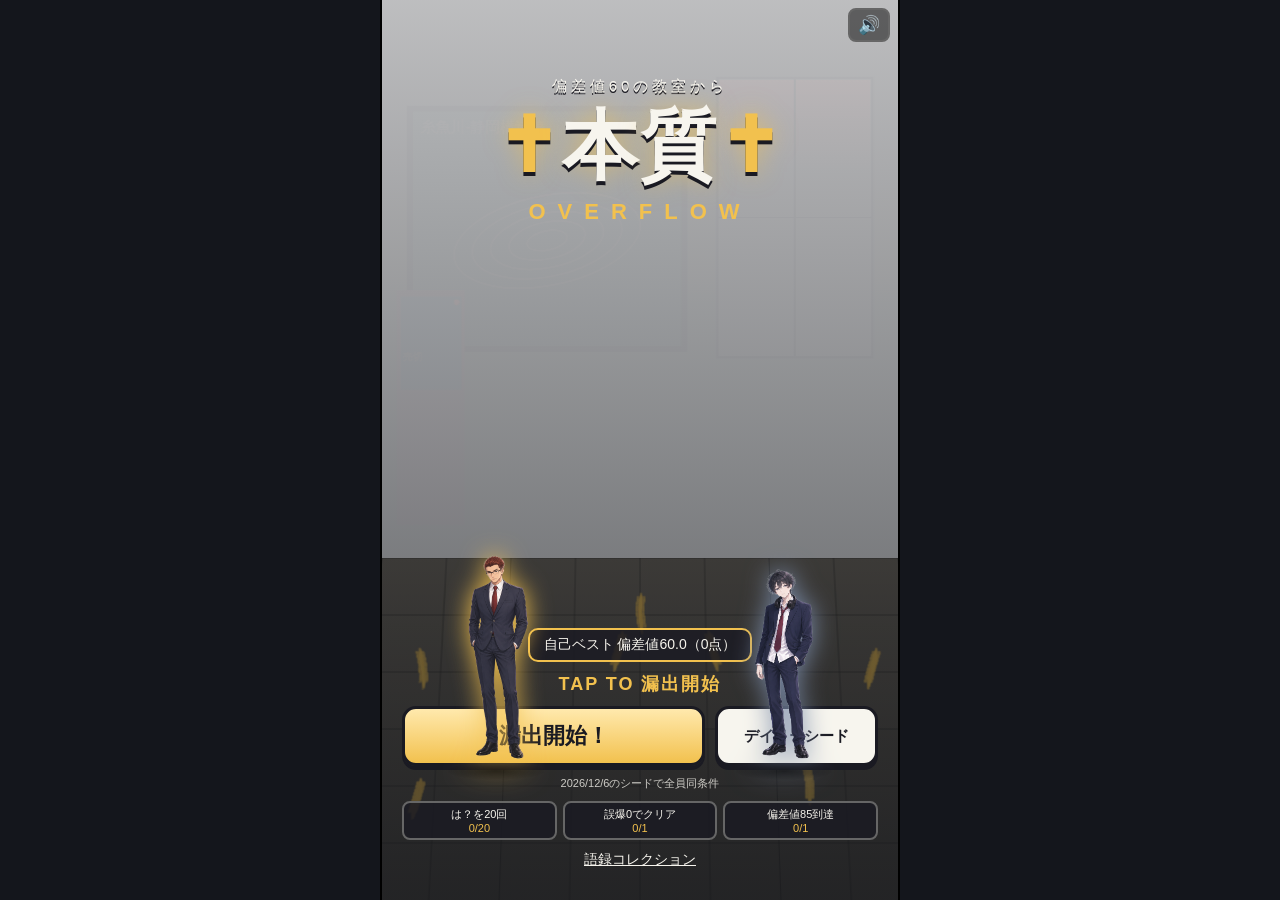
==== commit 1ac8e822: "✝本質✝ OVERFLOW: スコアアタック型ブラウザゲーム完全実装 - 語録132件(honshitsu 72)・キャラ14人を原作txtから抽出 - 60秒2ボタン判定+OVERFLOWフィーバー" ====
--- a/index.html
+++ b/index.html
@@ -1,83 +1,116 @@
-<!doctype html>
+<!DOCTYPE html>
 <html lang="ja">
 <head>
-  <meta charset="utf-8">
-  <meta name="viewport" content="width=device-width,initial-scale=1,viewport-fit=cover,user-scalable=no">
-  <meta name="theme-color" content="#3E4A3C">
-  <meta name="description" content="✝本質✝ OVERFLOW — 偏差値60の教室から漏れ出す本質を、60秒で刻むスコアアタック。">
-  <title>✝本質✝ OVERFLOW ―偏差値60の教室から―</title>
-  <link rel="stylesheet" href="styles/main.css">
+<meta charset="UTF-8">
+<meta name="viewport" content="width=device-width, initial-scale=1.0, maximum-scale=1.0, user-scalable=no, viewport-fit=cover">
+<meta name="theme-color" content="#3E4A3C">
+<title>✝本質✝ OVERFLOW ―偏差値60の教室から―</title>
+<link rel="stylesheet" href="styles/main.css">
 </head>
-<body data-state="title">
-  <main id="app" aria-label="✝本質✝ OVERFLOW">
-    <section id="gameShell" class="game-shell">
-      <canvas id="backgroundCanvas" aria-hidden="true"></canvas>
-      <canvas id="gameCanvas" aria-label="カードが流れるゲーム画面"></canvas>
-      <canvas id="fxCanvas" aria-hidden="true"></canvas>
+<body data-state="BOOT">
+<div id="boot-error" class="hidden"></div>
 
-      <div id="brandCorner" class="brand-corner">北棟 理数科 B組 <span>NO.60</span></div>
-      <button id="muteButton" class="mute-button" type="button" aria-label="音声の切り替え">音 ON</button>
+<div id="app">
+  <div id="play-area">
+    <canvas id="bg-canvas"></canvas>
+    <div id="card-layer"></div>
+    <canvas id="fx-canvas"></canvas>
+    <div id="fx-layer"></div>
+    <div id="shockwave"><i class="w1"></i><i class="w2"></i><i class="w3"></i></div>
+    <div id="tachie-stage"></div>
+    <div id="skill-bubble"></div>
+    <div id="slash-trail"></div>
 
-      <section id="titleScreen" class="screen title-screen is-visible">
-        <div class="title-copy">
-          <div class="title-kicker">桐葉高校｜北棟・理数科 B組</div>
-          <h1 class="logo" aria-label="本質 OVERFLOW"><span>✝</span><span>本</span><span>質</span><span>✝</span></h1>
-          <div class="overflow-word">OVERFLOW</div>
-          <p class="title-sub">― 偏差値60の教室から ―</p>
-          <p class="title-rule">紙に刻め。は？で弾け。<b>60秒。</b></p>
-          <button id="startButton" class="start-button" type="button"><span>TAP TO</span> 漏出開始 <i>✝</i></button>
-          <div class="title-meta"><span id="titleHigh">BEST 0000</span><span>DAILY <b id="dailySeed">----</b></span></div>
+    <!-- HUD -->
+    <div id="hud" class="hidden">
+      <div id="hud-top">
+        <div id="hud-hensachi"><span class="hud-label">偏差値</span><span id="hensachi-num">60.0</span></div>
+        <div id="hud-time"><span id="time-left">60.00</span></div>
+        <div id="hud-combo"><span class="hud-label">コンボ</span><span id="combo-num">0</span></div>
+      </div>
+      <div id="hud-sub">
+        <span id="mult-num">×1.0</span>
+        <span id="score-num">0</span>
+      </div>
+    </div>
+
+    <!-- 操作 -->
+    <div id="controls" class="hidden">
+      <button id="btn-kizamu" class="ctl-btn kizamu">✝<span>刻む(Z/←)</span></button>
+      <button id="btn-overflow" class="ctl-btn overflow">OVERFLOW 0%</button>
+      <button id="btn-hah" class="ctl-btn hah">は？<span>弾く(X/→)</span></button>
+    </div>
+    <div id="overflow-bar"><div id="overflow-fill"></div></div>
+
+    <!-- タイトル -->
+    <div id="title" class="screen">
+      <div class="title-logo">
+        <span class="t-sub">偏差値60の教室から</span>
+        <span class="t-main"><em>✝</em><em>本</em><em>質</em><em>✝</em></span>
+        <span class="t-over">OVERFLOW</span>
+      </div>
+      <div class="title-best">自己ベスト 偏差値<span id="best-hensachi">60.0</span>（<span id="best-score">0</span>点）</div>
+      <div class="title-tap">TAP TO 漏出開始</div>
+      <div class="title-btns">
+        <button id="btn-start" class="big-btn">漏出開始！</button>
+        <button id="btn-daily" class="mid-btn">デイリーシード</button>
+      </div>
+      <div id="daily-seed" class="daily-seed"></div>
+      <div id="mission-list" class="mission-list"></div>
+      <button id="btn-collection-title" class="link-btn">語録コレクション</button>
+    </div>
+
+    <!-- チュートリアル -->
+    <div id="tutorial" class="screen hidden"></div>
+
+    <!-- カウントダウン -->
+    <div id="countdown" class="screen hidden"></div>
+
+    <!-- リザルト -->
+    <div id="result" class="screen hidden">
+      <div id="result-cine"></div>
+      <div id="result-panel" class="hidden">
+        <div class="res-hensachi-row"><span class="hud-label">偏差値</span><span id="res-hensachi">60.0</span></div>
+        <div id="res-rank" class="res-rank">非✝本質✝</div>
+        <div id="res-best" class="res-best hidden">自己ベスト更新✝</div>
+        <div class="res-detail"><span>スコア <b id="res-score">0</b></span><span>最大コンボ <b id="res-combo">0</b></span><span>誤爆 <b id="res-miss">0</b></span></div>
+        <div id="res-unlock"></div>
+        <div class="res-bbs"><div id="res-text"></div><button id="btn-copy" class="mid-btn">結果をコピー</button></div>
+        <div class="res-btns">
+          <button id="btn-retry" class="big-btn">もう一回</button>
+          <button id="btn-collection" class="mid-btn">語録コレクション</button>
+          <button id="btn-totitle" class="link-btn">タイトルへ</button>
         </div>
-        <div class="title-cast" aria-label="登場人物">
-          <div class="cast-card cast-ryoma"><img src="chr_ryoma_01_tsuujou_no_bg.png" alt="両馬二郎"><span>両馬</span></div>
-          <div class="cast-card cast-mie"><img src="chr_mie_01_reishou_no_bg.png" alt="三重県臣"><span>三重</span></div>
-          <div class="cast-card cast-terachi"><img src="chr_terachi_01_nemusou_no_bg.png" alt="寺地星"><span>寺地</span></div>
-        </div>
-        <div class="title-missions"><small>本日の軽い課題</small><div id="titleMissions"></div></div>
-      </section>
+      </div>
+    </div>
 
-      <section id="tutorialScreen" class="screen tutorial-screen">
-        <div class="tutorial-card-stage">
-          <div class="tutorial-paper tutorial-good"><b>✝</b><span>本質</span></div>
-          <div class="tutorial-paper tutorial-bad"><b>?</b><span>亜本質</span></div>
-          <div class="tutorial-stroke">━━━✝━━━</div>
-        </div>
-        <div class="tutorial-actions"><div><kbd>Z</kbd><strong>刻む</strong><small>タップ</small></div><div><kbd>X</kbd><strong>は？</strong><small>下スワイプ</small></div></div>
-        <div id="countNumber" class="count-number"></div>
-        <div class="tutorial-skip">タップでスキップ　／　<em id="tutorialTimer">4</em></div>
-      </section>
+    <!-- コレクション -->
+    <div id="collection" class="screen hidden">
+      <div class="col-head">
+        <button id="tab-quotes" class="tab active">語録</button>
+        <button id="tab-chars" class="tab">キャラ</button>
+        <button id="btn-close-collection" class="tab close">×</button>
+      </div>
+      <div id="collection-list"></div>
+    </div>
 
-      <section id="hud" class="hud">
-        <div class="hud-topline"><div class="hud-rank"><span>偏差値</span><strong id="rankValue">60</strong><small id="rankName">非✝本質✝</small></div><div class="hud-time"><small>残り時間</small><strong id="timeValue">60:00</strong></div><div class="hud-combo"><small>COMBO</small><strong id="comboValue">0</strong><span id="multiplierValue">×1.0</span></div></div>
-        <div class="hud-score"><span>SCORE</span><strong id="scoreValue">0</strong></div>
-        <div class="live-missions" id="missionLive"><span>は？ 0/20</span><span>誤爆 0</span><span>零 0s</span></div>
-        <div id="guardValue" class="guard-value"></div>
-      </section>
+    <!-- ミュート -->
+    <button id="btn-mute" class="mute">🔊</button>
 
-      <div id="skillBanner" class="skill-banner"><div class="skill-icon"><img alt=""></div><div><small>SKILL TRIGGER</small><strong class="skill-name">両馬二郎</strong><b class="skill-line">これまじ✝本質✝</b></div></div>
-      <div id="overflowLayer" class="overflow-layer"><div class="shockwave"></div><div class="overflow-copy"><small>手動発動</small><b>OVERFLOW</b><span id="overflowClock">7.00</span></div><div class="overflow-peek">地面は忘れない</div></div>
+    <!-- デバッグ -->
+    <div id="debug-panel" class="hidden">
+      <div>fps:<span id="dbg-fps">60</span> <span id="dbg-state"></span></div>
+      <div class="dbg-btns">
+        <button id="dbg-fov">hitbox</button>
+        <button id="dbg-time">+10s</button>
+        <button id="dbg-overflow">OF満タン</button>
+        <button id="dbg-max">MAX点</button>
+        <button id="dbg-spawn">spawn</button>
+      </div>
+    </div>
+  </div>
+</div>
 
-      <div id="playControls" class="play-controls">
-        <button id="rejectButton" class="action-button reject-action" type="button" onclick="window.honshitsuGame?.processCard('reject')"><span class="action-symbol">は？</span><small>X / →　弾く</small></button>
-        <div class="overflow-control"><div class="overflow-label"><span>OVERFLOW</span><b id="overflowValue">0%</b></div><div class="overflow-track"><i id="overflowFill"></i></div><button id="overflowButton" class="overflow-button" type="button" disabled>✝ <span>Space</span></button></div>
-        <button id="carveButton" class="action-button carve-action" type="button" onclick="window.honshitsuGame?.processCard('carve')"><span class="action-symbol">✝</span><small>Z / ←　刻む</small></button>
-      </div>
-
-      <section id="resultScreen" class="screen result-screen" data-rank="60">
-        <div class="result-character"><img src="chr_terachi_01_nemusou_no_bg.png" alt="寺地星が紙に偏差値を書く"></div>
-        <div class="result-backdrop"><div class="result-fluorescent"></div><div class="result-stars"></div></div>
-        <div class="result-paper"><div class="result-kicker">配信終了　／　寺地星のカス配信</div><div class="result-line"></div><div class="result-rank-label">偏差値</div><div id="resultRank" class="result-rank">60</div><div id="resultTitle" class="result-title">非✝本質✝</div><div class="result-stats"><div><small>SCORE</small><strong id="resultScore">0</strong></div><div><small>RUN</small><strong id="resultCombo">コンボ最高 0</strong></div><div><small>CHECK</small><strong id="resultErrors">誤爆 0回</strong></div></div><div id="resultBest" class="result-best"></div><div class="stamp">✝本質✝<span>認定</span></div></div>
-        <div class="result-thread"><div class="thread-head">匿名掲示板｜地形図好きスレ</div><p id="resultThread"></p><button id="resultCopyButton" type="button">レスをコピー</button></div>
-        <div class="result-missions" id="missionResult"></div>
-        <div class="result-actions"><button id="againButton" class="primary-button" type="button">もう一回</button><button id="collectionButton" class="secondary-button" type="button">語録コレクション</button></div>
-        <div class="mie-omega">三重「は？」</div>
-      </section>
-
-      <div id="collectionModal" class="modal" role="dialog" aria-modal="true" aria-label="語録コレクション"><div class="modal-panel"><div class="modal-title"><div><small>ARCHIVE / WRITTEN IN THE ORIGINAL</small><h2>語録コレクション</h2></div><button id="closeCollection" type="button">閉じる</button></div><p class="modal-intro">寺地の紙に載ったもの。原作の言い回しだけを、少しずつ。</p><div id="collectionCount" class="collection-count">0 / 130</div><div id="collectionGrid" class="collection-grid"></div></div></div>
-
-      <aside id="debugPanel" class="debug-panel" hidden><b>DEBUG / daily seed</b><span id="debugState">TITLE</span><span id="debugFps">60 fps</span><label>即ランク <input id="debugRank" type="range" min="60" max="100" value="60"></label><button id="debugOverflow" type="button">ゲージ満タン</button><button id="debugSpawnGiant" type="button">原✝本質✝</button><button id="debugEnd" type="button">即 TIMEUP</button></aside>
-    </section>
-  </main>
-  <script type="module" src="src/main.js"></script>
+<script type="module" src="src/main.js"></script>
 </body>
 </html>
--- a/styles/main.css
+++ b/styles/main.css
@@ -1,99 +1,493 @@
+/* ============================================================
+   ✝本質✝ OVERFLOW — メインスタイル
+   配色: 教室緑 #3E4A3C / 蛍光灯白 #F7F5EE / ✝金 #F2C14E /
+         えんじ #8C2F3A / 内進紺 #22355B / 影 #1A1A22
+   ============================================================ */
 :root {
-  --room: #3e4a3c; --paper: #f7f5ee; --ink: #1a1a22; --gold: #f2c14e; --crimson: #8c2f3a; --navy: #22355b; --chalk: #d9e2ce; --safe-bottom: env(safe-area-inset-bottom, 0px);
-  color-scheme: dark; font-family: Inter, ui-sans-serif, system-ui, -apple-system, BlinkMacSystemFont, "Noto Sans JP", "Hiragino Kaku Gothic ProN", sans-serif;
-}
-* { box-sizing: border-box; }
-html, body { margin: 0; width: 100%; height: 100%; overflow: hidden; background: #1a1a22; touch-action: manipulation; }
-body { color: var(--paper); overscroll-behavior: none; }
-button { font: inherit; color: inherit; border: 0; cursor: pointer; }
-button:focus-visible { outline: 3px solid var(--gold); outline-offset: 3px; }
-#app { width: 100%; height: 100%; display: grid; place-items: center; }
-.game-shell { position: relative; width: min(100vw, 1180px); height: min(100vh, 820px); min-height: 560px; overflow: hidden; isolation: isolate; background: var(--room); }
-canvas { position: absolute; inset: 0; display: block; width: 100%; height: 100%; }
-#gameCanvas { z-index: 2; touch-action: none; }
-#fxCanvas { z-index: 6; pointer-events: none; }
-#backgroundCanvas { z-index: 0; }
-.screen, .hud, .play-controls, .skill-banner, .overflow-layer, .brand-corner, .mute-button { position: absolute; z-index: 8; }
-.screen { inset: 0; visibility: hidden; opacity: 0; pointer-events: none; transition: opacity .22s ease, visibility .22s; }
-.screen.is-visible { visibility: visible; opacity: 1; pointer-events: auto; }
-.brand-corner { top: 17px; left: 19px; z-index: 10; color: rgba(247,245,238,.78); letter-spacing: .11em; font-size: 10px; font-weight: 800; text-transform: uppercase; }
-.brand-corner span { color: var(--gold); margin-left: 7px; }
-.mute-button { z-index: 30; top: 14px; right: 16px; border: 1px solid rgba(247,245,238,.35); background: rgba(26,26,34,.42); padding: 7px 10px; font-size: 10px; font-weight: 900; letter-spacing: .08em; border-radius: 5px; }
-.mute-button.is-muted { color: #d9b7b0; border-color: rgba(140,47,58,.8); }
-
-/* title */
-.title-screen { display: grid; grid-template-columns: 1fr minmax(250px, 35%); align-items: center; padding: 10vh 8vw 8vh; background: radial-gradient(ellipse at 43% 36%, rgba(247,245,238,.06), transparent 46%); }
-.title-copy { position: relative; z-index: 2; max-width: 570px; }
-.title-kicker { color: var(--chalk); font-weight: 800; font-size: clamp(10px, 1.2vw, 13px); letter-spacing: .16em; border-left: 4px solid var(--gold); padding-left: 12px; margin-bottom: 18px; }
-.logo { display: flex; align-items: baseline; gap: .02em; margin: 0; color: var(--paper); font-family: Georgia, "Times New Roman", serif; font-size: clamp(72px, 12vw, 162px); line-height: .82; letter-spacing: -.08em; text-shadow: 6px 7px 0 rgba(26,26,34,.7); }
-.logo span { display: inline-block; animation: logo-hit .95s cubic-bezier(.17,.89,.32,1.28) both; }
-.logo span:nth-child(1) { animation-delay: .04s; color: var(--gold); }
-.logo span:nth-child(2) { animation-delay: .15s; }
-.logo span:nth-child(3) { animation-delay: .23s; }
-.logo span:nth-child(4) { animation-delay: .39s; color: var(--gold); }
-.overflow-word { margin-top: 12px; color: var(--gold); font-size: clamp(18px, 3.2vw, 39px); font-weight: 1000; letter-spacing: .21em; line-height: 1; text-shadow: 3px 3px 0 var(--ink); }
-.title-sub { margin: 17px 0 9px; font-size: clamp(12px, 1.5vw, 16px); font-weight: 800; letter-spacing: .16em; color: rgba(247,245,238,.86); }
-.title-rule { color: rgba(217,226,206,.74); font-size: clamp(11px, 1.4vw, 14px); letter-spacing: .12em; }
-.title-rule b { color: var(--gold); }
-.start-button { position: relative; margin-top: 23px; padding: 15px 24px 14px; background: var(--paper); color: var(--ink); border: 3px solid var(--ink); box-shadow: 5px 6px 0 var(--ink), 0 0 24px rgba(242,193,78,.18); font-size: clamp(15px, 2vw, 20px); font-weight: 1000; letter-spacing: .1em; transform: rotate(-1deg); transition: transform .16s, background .16s; }
-.start-button span { display: block; color: var(--crimson); font-size: 9px; letter-spacing: .22em; text-align: left; }
-.start-button i { display: inline-block; color: var(--gold); font-style: normal; margin-left: 9px; }
-.start-button:hover, .start-button:active { transform: rotate(1deg) translateY(-3px); background: #fffdf5; }
-.title-meta { margin-top: 28px; display: flex; gap: 20px; color: rgba(247,245,238,.64); font-size: 10px; font-weight: 900; letter-spacing: .14em; }
-.title-meta span:first-child { color: var(--gold); }
-.title-missions { position: absolute; left: 8vw; bottom: 4.5vh; color: rgba(247,245,238,.55); font-size: 10px; letter-spacing: .1em; }
-.title-missions small { color: var(--gold); text-transform: uppercase; font-weight: 900; }
-.title-missions > div { display: flex; flex-wrap: wrap; gap: 7px; margin-top: 7px; }
-.title-missions span { border: 1px solid rgba(247,245,238,.22); padding: 5px 8px; border-radius: 3px; }
-.title-cast { position: relative; align-self: stretch; min-height: 370px; display: flex; align-items: end; justify-content: center; gap: 0; padding-top: 90px; }
-.cast-card { position: relative; width: 43%; height: 73%; display: flex; align-items: end; justify-content: center; filter: drop-shadow(0 16px 8px rgba(26,26,34,.35)); animation: idle-float 4.6s ease-in-out infinite; }
-.cast-card img { max-width: 100%; max-height: 100%; object-fit: contain; object-position: bottom; }
-.cast-card span { position: absolute; bottom: 6%; background: rgba(26,26,34,.82); border-left: 3px solid var(--gold); padding: 5px 9px; font-size: 11px; font-weight: 900; letter-spacing: .1em; }
-.cast-mie { transform: translateX(-18px); animation-delay: -.9s; }
-.cast-terachi { transform: translateX(13px) scale(.88); animation-delay: -2.1s; opacity: .92; }
-
-/* tutorial */
-.tutorial-screen { display: grid; place-items: center; background: rgba(26,26,34,.32); }
-.tutorial-card-stage { position: absolute; top: 28%; left: 50%; width: min(380px, 75vw); height: 175px; transform: translateX(-50%); }
-.tutorial-paper { position: absolute; width: 145px; height: 108px; padding: 16px; background: var(--paper); color: var(--ink); border: 3px solid var(--ink); box-shadow: 7px 8px 0 rgba(26,26,34,.75); font-weight: 1000; display: flex; align-items: center; gap: 7px; justify-content: center; }
-.tutorial-paper b { font-size: 35px; color: var(--gold); text-shadow: 1px 1px 0 var(--ink); }.tutorial-paper span { font-size: 13px; }.tutorial-good { left: 6%; transform: rotate(-7deg); animation: tutorial-card-in 1s both; }.tutorial-bad { right: 3%; transform: rotate(7deg); border-style: dashed; border-color: #879189; filter: grayscale(.3); animation: tutorial-card-in 1s .2s both; }.tutorial-stroke { position: absolute; left: 50%; top: 50%; transform: translate(-50%, -50%) rotate(-10deg); color: var(--gold); font-size: 30px; opacity: 0; animation: tutorial-stroke .7s .75s both; white-space: nowrap; }
-.tutorial-actions { position: absolute; bottom: 23%; display: flex; gap: clamp(20px, 7vw, 80px); }.tutorial-actions div { min-width: 105px; text-align: center; }.tutorial-actions kbd { display: block; width: 39px; height: 33px; margin: 0 auto 8px; border: 2px solid var(--paper); border-bottom-width: 4px; background: rgba(26,26,34,.55); padding-top: 5px; font-weight: 1000; }.tutorial-actions strong { display: block; font-size: 24px; }.tutorial-actions small { color: rgba(247,245,238,.66); font-size: 10px; }.tutorial-skip { position: absolute; bottom: 7%; color: rgba(247,245,238,.62); font-size: 11px; letter-spacing: .08em; }.tutorial-skip em { color: var(--gold); font-style: normal; font-size: 17px; font-weight: 900; }.count-number { position: absolute; top: 33%; font-family: Georgia, serif; font-size: clamp(80px, 18vw, 180px); font-weight: 900; color: var(--paper); text-shadow: 7px 8px 0 var(--ink); }
-body[data-state="countdown"] .tutorial-card-stage, body[data-state="countdown"] .tutorial-actions, body[data-state="countdown"] .tutorial-skip { opacity: 0; }.count-number:empty { display: none; }
-
-/* HUD */
-.hud { inset: 0; pointer-events: none; visibility: hidden; opacity: 0; transition: opacity .2s; z-index: 5; }.hud.is-visible { visibility: visible; opacity: 1; }
-.hud-topline { position: absolute; inset: 52px 6% auto; display: grid; grid-template-columns: 1fr 1fr 1fr; align-items: start; }.hud-rank, .hud-time, .hud-combo { display: flex; flex-direction: column; text-shadow: 3px 4px 0 var(--ink); }.hud-rank { align-items: start; }.hud-time { align-items: center; }.hud-combo { align-items: end; }.hud-topline small, .hud-rank span { color: var(--chalk); font-size: 10px; font-weight: 900; letter-spacing: .18em; }.hud-rank strong { color: var(--gold); font-size: clamp(42px, 6vw, 76px); line-height: .82; }.hud-rank small { font-size: 11px; margin-top: 7px; color: var(--paper); }.hud-time strong { font-size: clamp(36px, 6vw, 69px); font-variant-numeric: tabular-nums; line-height: .94; }.hud-time strong.danger { color: #FF8C79; animation: heartbeat .72s infinite; }.hud-combo strong { font-size: clamp(42px, 6vw, 74px); line-height: .78; transform-origin: 100% 50%; }.hud-combo.pop strong { animation: combo-pop .18s ease-out; }.hud-combo span { color: var(--gold); font-weight: 1000; font-size: 18px; margin-top: 7px; }.hud-score { position: absolute; top: 157px; left: 6%; display: flex; align-items: baseline; gap: 10px; color: var(--paper); text-shadow: 2px 3px 0 var(--ink); }.hud-score span { font-size: 10px; font-weight: 1000; letter-spacing: .18em; color: var(--chalk); }.hud-score strong { font-size: 20px; letter-spacing: .08em; }.live-missions { position: absolute; right: 6%; top: 157px; display: flex; gap: 9px; color: rgba(247,245,238,.68); font-size: 10px; font-weight: 800; }.live-missions span { padding: 5px 7px; background: rgba(26,26,34,.35); border: 1px solid rgba(247,245,238,.16); }.guard-value { position: absolute; left: 50%; top: 176px; transform: translateX(-50%); color: var(--gold); font-size: 11px; font-weight: 1000; letter-spacing: .14em; text-shadow: 2px 2px 0 var(--ink); }
-.play-controls { z-index: 12; bottom: max(16px, var(--safe-bottom)); left: 5%; right: 5%; display: grid; grid-template-columns: 1fr minmax(150px, 28%) 1fr; align-items: end; gap: 14px; visibility: hidden; opacity: 0; pointer-events: none; }.play-controls.is-visible { visibility: visible; opacity: 1; pointer-events: auto; }
-.action-button { min-height: 68px; padding: 8px 15px; border: 3px solid var(--ink); box-shadow: 4px 5px 0 var(--ink); display: flex; align-items: center; justify-content: center; gap: 10px; background: var(--paper); color: var(--ink); transition: transform .12s, filter .12s; }.action-button:active { transform: translateY(3px); box-shadow: 2px 2px 0 var(--ink); }.action-symbol { font-size: clamp(22px, 3vw, 34px); font-weight: 1000; }.action-button small { font-size: 10px; font-weight: 900; letter-spacing: .06em; }.reject-action { background: #EEE8DF; border-color: #502A2A; }.reject-action .action-symbol { color: var(--crimson); }.carve-action { background: #FFFDF5; }.carve-action .action-symbol { color: var(--gold); text-shadow: 1px 1px 0 var(--ink); }.overflow-control { padding-bottom: 2px; }.overflow-label { display: flex; justify-content: space-between; margin-bottom: 5px; color: var(--paper); font-size: 10px; font-weight: 1000; letter-spacing: .11em; text-shadow: 2px 2px 0 var(--ink); }.overflow-label b { color: var(--gold); }.overflow-track { height: 13px; padding: 2px; border: 2px solid var(--ink); background: rgba(247,245,238,.2); }.overflow-track i { display: block; width: 0%; height: 100%; background: linear-gradient(90deg, #C98B3A, var(--gold), #FFF4B5); transition: width .12s; }.overflow-button { display: block; width: 100%; margin-top: 7px; padding: 5px; background: rgba(26,26,34,.7); color: rgba(247,245,238,.5); border: 1px solid rgba(247,245,238,.25); font-weight: 1000; font-size: 12px; }.overflow-button span { color: var(--gold); }.overflow-button:disabled { cursor: not-allowed; }.overflow-button.is-ready { color: var(--ink); background: var(--gold); box-shadow: 0 0 22px rgba(242,193,78,.45); animation: pulse-ready .72s infinite; }
-
-/* skills / overflow */
-.skill-banner { top: 22%; left: 50%; z-index: 20; display: flex; align-items: center; gap: 10px; min-width: 225px; padding: 8px 14px 8px 8px; background: rgba(26,26,34,.92); border: 2px solid var(--gold); box-shadow: 5px 5px 0 rgba(26,26,34,.68); transform: translate(-50%, -18px) scale(.8); opacity: 0; pointer-events: none; }.skill-banner.show { animation: banner-pop .98s both; }.skill-icon { width: 42px; height: 42px; overflow: hidden; border-radius: 50%; border: 2px solid var(--gold); background: var(--room); }.skill-icon img { width: 100%; height: 100%; object-fit: cover; object-position: top center; }.skill-banner small { display: block; color: var(--gold); font-size: 8px; letter-spacing: .14em; }.skill-banner strong { display: block; font-size: 13px; }.skill-banner b { display: block; color: var(--chalk); font-size: 11px; margin-top: 2px; }.overflow-layer { inset: 0; z-index: 4; opacity: 0; pointer-events: none; overflow: hidden; background: radial-gradient(circle at 50% 45%, rgba(242,193,78,.14), transparent 48%); transition: opacity .2s; }.overflow-layer.is-visible { opacity: 1; }.overflow-layer::before, .overflow-layer::after { content: ''; position: absolute; inset: -40%; background: conic-gradient(from 10deg, transparent 0 10%, rgba(242,193,78,.12) 13%, transparent 19% 35%, rgba(247,245,238,.08) 38%, transparent 43% 70%, rgba(242,193,78,.09) 74%, transparent 80%); filter: blur(20px); animation: rays 8s linear infinite; }.overflow-layer::after { animation-direction: reverse; animation-duration: 13s; opacity: .6; }.shockwave { position: absolute; left: 50%; top: 45%; width: 120px; height: 120px; border: 5px solid rgba(242,193,78,.55); border-radius: 50%; transform: translate(-50%, -50%); box-shadow: 0 0 0 12px rgba(242,193,78,.12), 0 0 0 30px rgba(247,245,238,.08); animation: shock 1.35s ease-out infinite; }.overflow-copy { position: absolute; inset: 37% 0 auto; text-align: center; text-shadow: 4px 5px 0 var(--ink); }.overflow-copy small { display: block; color: var(--chalk); font-size: 10px; letter-spacing: .2em; }.overflow-copy b { display: block; color: var(--gold); font-size: clamp(35px, 8vw, 85px); letter-spacing: .08em; }.overflow-copy span { display: block; color: var(--paper); font-variant-numeric: tabular-nums; font-size: 21px; }.overflow-peek { position: absolute; left: 50%; bottom: 20%; transform: translateX(-50%); color: var(--chalk); font-weight: 900; letter-spacing: .18em; opacity: .82; }
-
-/* result */
-.result-character { position: absolute; z-index: 1; right: 5%; bottom: 7%; width: min(250px, 27vw); height: 56%; display: flex; align-items: end; justify-content: center; filter: drop-shadow(0 15px 9px rgba(26,26,34,.45)); animation: idle-float 4.8s ease-in-out infinite; }.result-character img { max-width: 100%; max-height: 100%; object-fit: contain; object-position: bottom; }.result-screen {  z-index: 18; display: grid; place-items: center; padding: 5vh 5vw; background: rgba(26,26,34,.72); }.result-screen[data-rank="85"] { background: radial-gradient(circle, rgba(34,53,91,.72), rgba(26,26,34,.93)); }.result-screen[data-rank="86"], .result-screen[data-rank="87"], .result-screen[data-rank="88"], .result-screen[data-rank="89"], .result-screen[data-rank="90"], .result-screen[data-rank="91"], .result-screen[data-rank="92"], .result-screen[data-rank="93"], .result-screen[data-rank="94"], .result-screen[data-rank="95"], .result-screen[data-rank="96"], .result-screen[data-rank="97"], .result-screen[data-rank="98"], .result-screen[data-rank="99"], .result-screen[data-rank="100"] { background: linear-gradient(160deg, rgba(22,36,68,.9), rgba(26,26,34,.93)); }.result-screen[data-rank="100"] { background: linear-gradient(140deg, #20222f, #3B3B4D); } .result-screen.is-ultimate .result-backdrop, .result-screen.is-ultimate .result-thread, .result-screen.is-ultimate .result-missions, .result-screen.is-ultimate .result-actions, .result-screen.is-ultimate .mie-omega, .result-screen.is-ultimate .result-character { display: none; } .result-screen.is-ultimate .result-paper { margin: 0; transform: rotate(0) scale(1); width: min(500px, 82vw); }.result-backdrop { position: absolute; inset: 0; pointer-events: none; overflow: hidden; }.result-fluorescent { position: absolute; top: 9%; left: 16%; width: 68%; height: 9px; background: var(--paper); box-shadow: 0 0 35px rgba(247,245,238,.35); opacity: .18; }.result-stars { position: absolute; inset: 0; opacity: .22; background-image: radial-gradient(circle, var(--gold) 1px, transparent 2px); background-size: 61px 53px; }.result-paper { position: relative; z-index: 2; width: min(460px, 91vw); min-height: 405px; padding: 23px 28px 27px; background: var(--paper); color: var(--ink); border: 4px solid var(--ink); box-shadow: 9px 10px 0 var(--ink), 0 0 48px rgba(247,245,238,.10); transform: rotate(-1deg) scale(.91); animation: result-paper-in .65s cubic-bezier(.17,.89,.32,1.28) .08s both; }.result-kicker { color: var(--crimson); font-size: 10px; font-weight: 1000; letter-spacing: .15em; }.result-line { height: 3px; margin: 11px 0 17px; background: var(--ink); }.result-rank-label { font-size: 10px; font-weight: 1000; letter-spacing: .22em; }.result-rank { margin-top: -4px; font-family: Georgia, serif; font-size: clamp(98px, 15vw, 152px); font-weight: 900; line-height: .86; letter-spacing: -.08em; }.result-title { display: inline-block; padding: 7px 12px; background: var(--gold); border: 2px solid var(--ink); font-size: 18px; font-weight: 1000; transform: rotate(-2deg); }.result-stats { display: grid; grid-template-columns: 1.2fr 1fr 1fr; gap: 12px; margin-top: 22px; padding-top: 12px; border-top: 1px solid rgba(26,26,34,.24); }.result-stats small { display: block; font-size: 8px; letter-spacing: .14em; color: #59625A; }.result-stats strong { display: block; margin-top: 3px; font-size: 13px; }.result-stats div:first-child strong { font-size: 20px; }.result-best { min-height: 16px; margin-top: 12px; color: var(--crimson); font-size: 11px; font-weight: 1000; letter-spacing: .08em; }.stamp { position: absolute; right: 22px; bottom: 19px; color: var(--crimson); border: 4px solid var(--crimson); border-radius: 50%; padding: 15px 7px 12px; font-weight: 1000; transform: rotate(12deg); opacity: .82; }.stamp span { display: block; font-size: 10px; text-align: center; }.result-thread { position: relative; z-index: 4; width: min(390px, 87vw); margin: 236px 0 0 -17px; padding: 12px 14px 12px; background: #753E37; border: 3px solid var(--ink); box-shadow: 6px 7px 0 var(--ink); transform: rotate(1.3deg); }.thread-head { color: #ECC1AC; font-size: 9px; font-weight: 900; letter-spacing: .08em; }.result-thread p { margin: 8px 0; color: #FFF0E7; font-family: ui-monospace, monospace; font-size: 11px; line-height: 1.52; }.result-thread button { border: 1px solid rgba(255,240,231,.5); background: transparent; padding: 5px 8px; color: #FFF0E7; font-size: 10px; }.result-missions { position: absolute; left: 5vw; bottom: 9.5vh; display: flex; gap: 6px; flex-wrap: wrap; max-width: 38%; z-index: 5; }.mission-chip { padding: 6px 8px; border: 1px solid rgba(247,245,238,.3); color: rgba(247,245,238,.66); font-size: 10px; }.mission-chip.done { color: var(--gold); border-color: var(--gold); }.result-actions { position: absolute; right: 5vw; bottom: 9vh; z-index: 5; display: flex; gap: 8px; }.primary-button, .secondary-button { padding: 12px 15px; border: 2px solid var(--ink); box-shadow: 4px 4px 0 var(--ink); font-weight: 1000; font-size: 12px; }.primary-button { background: var(--gold); color: var(--ink); }.secondary-button { background: rgba(247,245,238,.9); color: var(--ink); }.mie-omega { position: absolute; z-index: 7; right: 5vw; bottom: 3.2vh; color: var(--paper); background: var(--crimson); border: 2px solid var(--ink); padding: 7px 10px; font-weight: 1000; transform: rotate(3deg); animation: stamp-in .3s .8s both; }
-
-/* modal / debug */
-.modal { position: absolute; inset: 0; z-index: 50; display: grid; place-items: center; visibility: hidden; opacity: 0; background: rgba(26,26,34,.75); transition: opacity .2s, visibility .2s; }.modal.is-open { visibility: visible; opacity: 1; }.modal-panel { width: min(780px, 92vw); max-height: 87vh; overflow: auto; padding: 25px; background: var(--paper); color: var(--ink); border: 4px solid var(--ink); box-shadow: 9px 10px 0 var(--ink); }.modal-title { display: flex; align-items: start; justify-content: space-between; gap: 12px; border-bottom: 3px solid var(--ink); padding-bottom: 14px; }.modal-title small { color: var(--crimson); font-weight: 1000; font-size: 9px; letter-spacing: .16em; }.modal-title h2 { margin: 4px 0 0; font-family: Georgia, serif; font-size: 30px; }.modal-title button { background: var(--ink); color: var(--paper); padding: 7px 10px; font-size: 10px; font-weight: 900; }.modal-intro { color: #59625A; font-size: 12px; }.collection-count { color: var(--crimson); font-size: 12px; font-weight: 1000; }.collection-grid { display: grid; grid-template-columns: repeat(2, minmax(0, 1fr)); gap: 10px; margin-top: 12px; }.quote-card { padding: 12px; background: #FFFDF5; border: 2px solid #C5C6BA; box-shadow: 3px 3px 0 #D7D3C7; }.quote-head { display: flex; align-items: center; justify-content: space-between; min-height: 22px; }.quote-icon { width: 25px; height: 25px; object-fit: cover; object-position: top center; border: 2px solid var(--crimson); border-radius: 50%; }.quote-icon-fallback { display: grid; place-items: center; color: var(--gold); background: var(--ink); font-size: 13px; }.quote-type { color: var(--crimson); font-size: 9px; font-weight: 1000; letter-spacing: .12em; }.quote-card p { min-height: 36px; margin: 9px 0; font-family: Georgia, serif; font-size: 16px; font-weight: 700; }.quote-card footer { color: #687169; font-size: 9px; }.debug-panel { position: absolute; z-index: 60; top: 12px; left: 50%; transform: translateX(-50%); display: grid; grid-template-columns: repeat(3, auto); gap: 5px; padding: 7px; background: rgba(26,26,34,.92); border: 1px solid var(--gold); color: var(--paper); font-family: ui-monospace, monospace; font-size: 10px; }.debug-panel b { grid-column: 1 / -1; color: var(--gold); }.debug-panel label { display: flex; align-items: center; gap: 4px; }.debug-panel button { background: #3E4A3C; padding: 4px 6px; font-size: 9px; }
-
-@keyframes logo-hit { 0% { opacity: 0; transform: translate(var(--x, -120px), -90px) scale(1.3, .7) rotate(-14deg); } 70% { opacity: 1; transform: translate(8px, 5px) scale(.92, 1.05) rotate(2deg); } 100% { opacity: 1; transform: translate(0) scale(1) rotate(0); } }
-@keyframes idle-float { 0%,100% { transform: translateY(0) rotate(-.4deg); } 50% { transform: translateY(-7px) rotate(.5deg); } }
-@keyframes tutorial-card-in { from { opacity: 0; transform: translateY(50px) scale(.7) rotate(-12deg); } to { opacity: 1; } }
-@keyframes tutorial-stroke { from { opacity: 0; width: 0; } to { opacity: 1; width: auto; } }
-@keyframes heartbeat { 0%,100% { transform: scale(1); } 50% { transform: scale(1.08); } }
-@keyframes combo-pop { 50% { transform: scale(1.26, .79); } 100% { transform: scale(1); } }
-@keyframes pulse-ready { 50% { transform: scale(1.025); } }
-@keyframes banner-pop { 0% { opacity: 0; transform: translate(-50%, -36px) scale(.6, .85); } 18% { opacity: 1; transform: translate(-50%, 5px) scale(1.05, .92); } 35%,75% { opacity: 1; transform: translate(-50%, 0) scale(1); } 100% { opacity: 0; transform: translate(-50%, 24px) scale(.95); } }
-@keyframes rays { to { transform: rotate(360deg); } }
-@keyframes shock { 0% { opacity: .7; transform: translate(-50%,-50%) scale(.3); } 90% { opacity: 0; transform: translate(-50%,-50%) scale(4.3); } 100% { opacity: 0; } }
-@keyframes result-paper-in { 0% { opacity: 0; transform: rotate(-6deg) translateY(40px) scale(.7); } 75% { transform: rotate(1.5deg) translateY(-5px) scale(1.02); } 100% { opacity: 1; transform: rotate(-1deg) scale(.91); } }
-@keyframes stamp-in { from { opacity: 0; transform: rotate(-20deg) scale(2); } to { opacity: 1; transform: rotate(3deg) scale(1); } }
-@media (prefers-reduced-motion: reduce) { *, *::before, *::after { animation-duration: .001ms !important; animation-iteration-count: 1 !important; scroll-behavior: auto !important; } .overflow-layer::before, .overflow-layer::after, .shockwave { animation: none; } }
-@media (max-width: 680px) {
-  .game-shell { width: 100vw; height: 100vh; min-height: 0; }.brand-corner { top: 10px; left: 12px; font-size: 8px; }.mute-button { top: 8px; right: 10px; padding: 5px 7px; font-size: 9px; }
-  .title-screen { display: block; padding: 15vh 8vw 8vh; }.title-copy { max-width: none; }.title-kicker { margin-bottom: 16px; }.logo { font-size: clamp(75px, 23vw, 118px); }.overflow-word { font-size: 26px; }.title-sub { font-size: 11px; }.title-rule { font-size: 10px; }.start-button { margin-top: 19px; }.title-cast { position: absolute; left: 3vw; right: 3vw; bottom: 10vh; height: 31vh; min-height: 190px; padding-top: 0; align-items: end; }.cast-card { height: 100%; width: 35%; }.cast-card span { bottom: 2%; font-size: 9px; padding: 4px 6px; }.title-missions { left: 8vw; bottom: 3vh; font-size: 8px; max-width: 86vw; }.title-missions > div { gap: 4px; }.title-missions span { padding: 4px 5px; }
-  .tutorial-card-stage { top: 24%; transform: translateX(-50%) scale(.8); }.tutorial-actions { bottom: 24%; }.tutorial-actions strong { font-size: 20px; }.tutorial-skip { bottom: 10%; }
-  .hud-topline { inset: 44px 4% auto; }.hud-topline small, .hud-rank span { font-size: 8px; letter-spacing: .08em; }.hud-rank strong { font-size: 47px; }.hud-rank small { font-size: 9px; }.hud-time strong { font-size: 39px; }.hud-combo strong { font-size: 49px; }.hud-combo span { font-size: 14px; }.hud-score { top: 132px; left: 4%; }.live-missions { top: 133px; right: 4%; gap: 3px; }.live-missions span { padding: 4px; font-size: 8px; }.guard-value { top: 168px; }
-  .play-controls { bottom: max(10px, var(--safe-bottom)); left: 3%; right: 3%; grid-template-columns: 1fr 75px 1fr; gap: 6px; }.action-button { min-height: 58px; padding: 5px 4px; display: block; }.action-symbol { display: block; font-size: 26px; line-height: 1; }.action-button small { display: block; font-size: 8px; margin-top: 4px; white-space: nowrap; }.overflow-label { font-size: 8px; }.overflow-track { height: 10px; }.overflow-button { margin-top: 5px; padding: 4px 1px; font-size: 9px; }.overflow-button span { display: none; }
-  .skill-banner { top: 22%; min-width: 205px; }.result-screen { display: block; padding: 5vh 4vw; overflow: auto; }.result-paper { margin: 5vh auto 0; min-height: 380px; padding: 19px 20px 22px; }.result-rank { font-size: 112px; }.result-thread { margin: 30px auto 0; }.result-missions { position: relative; left: auto; bottom: auto; max-width: 100%; margin: 24px auto 0; width: min(460px, 91vw); }.result-actions { position: relative; right: auto; bottom: auto; width: min(460px, 91vw); margin: 13px auto 40px; justify-content: stretch; }.result-actions button { flex: 1; }.mie-omega { right: 3vw; bottom: 3vh; font-size: 10px; }.collection-grid { grid-template-columns: 1fr; }.modal-panel { padding: 17px; max-height: 89vh; }.debug-panel { top: 2px; left: 2px; transform: none; grid-template-columns: repeat(2, auto); font-size: 8px; }
-}
-@media (max-width: 360px) { .logo { font-size: 70px; }.title-cast { bottom: 11vh; height: 27vh; }.title-missions { display: none; }.hud-score { top: 123px; }.live-missions { top: 123px; }.play-controls { grid-template-columns: 1fr 62px 1fr; } }
+  --green: #3E4A3C;
+  --paper: #F7F5EE;
+  --gold: #F2C14E;
+  --enge: #8C2F3A;
+  --navy: #22355B;
+  --ink: #1A1A22;
+  --sat-safe-b: env(safe-area-inset-bottom, 0px);
+}
+* { box-sizing: border-box; -webkit-tap-highlight-color: transparent; }
+html, body {
+  margin: 0; padding: 0; height: 100%;
+  background: #14161c; color: var(--paper);
+  font-family: "Hiragino Maru Gothic ProN", "Hiragino Sans", "Noto Sans JP", sans-serif;
+  overscroll-behavior: none;
+  touch-action: manipulation;
+  user-select: none; -webkit-user-select: none;
+}
+.hidden { display: none !important; }
+#boot-error {
+  position: fixed; z-index: 999; top: 8px; left: 8px; right: 8px;
+  background: #8C2F3A; color: #fff; padding: 8px; border-radius: 8px; font-size: 13px;
+}
+
+#app { display: flex; justify-content: center; height: 100vh; height: 100dvh; }
+#play-area {
+  position: relative; width: 100%; max-width: 520px; height: 100vh; height: 100dvh;
+  overflow: hidden; background: var(--green);
+  touch-action: none;
+}
+#bg-canvas { position: absolute; inset: 0; width: 100%; height: 100%; }
+#fx-canvas { position: absolute; inset: 0; width: 100%; height: 100%; pointer-events: none; }
+#card-layer { position: absolute; inset: 0; }
+#card-layer.hitbox .card { outline: 2px dashed #0f0; }
+#fx-layer { position: absolute; inset: 0; pointer-events: none; overflow: hidden; }
+#slash-trail { position: absolute; inset: 0; pointer-events: none; opacity: 0; }
+
+/* 照明落ち */
+#play-area.lights-out::after {
+  content: ""; position: absolute; inset: 0; background: rgba(10,10,18,0.55); pointer-events: none;
+}
+/* 誤爆モノクロ */
+#play-area.mono #card-layer, #play-area.mono #bg-canvas { filter: grayscale(1); }
+/* 等高線モード */
+#play-area.contour #card-layer { filter: hue-rotate(30deg) saturate(1.3); }
+/* 砂糖ゴールド */
+#play-area.sato-gold .card-paper { box-shadow: 0 0 18px rgba(242,193,78,0.8) !important; }
+
+/* ============ カード ============ */
+.card {
+  position: absolute; left: 0; top: 0; width: min(72vw, 320px);
+  will-change: transform; pointer-events: auto; cursor: pointer;
+}
+.card-paper {
+  position: relative; background: var(--paper); color: var(--ink);
+  border: 3px solid var(--ink); border-radius: 10px;
+  padding: 12px 14px 12px; font-weight: bold;
+  font-size: clamp(15px, 4.2vw, 19px); line-height: 1.35; text-align: center;
+  box-shadow: 0 2px 0 var(--ink), 0 6px 14px rgba(0,0,0,0.35);
+}
+/* 紙の厚み */
+.card-paper::after {
+  content: ""; position: absolute; left: 6px; right: 6px; bottom: -6px; height: 5px;
+  background: #d8d2c0; border: 2px solid var(--ink); border-top: none;
+  border-radius: 0 0 6px 6px; z-index: -1;
+}
+/* ✝本質✝:金の発光+角の✝ */
+.type-honshitsu .card-paper {
+  border-color: var(--ink);
+  box-shadow: 0 2px 0 var(--ink), 0 0 16px rgba(242,193,78,0.85), 0 6px 14px rgba(0,0,0,0.35);
+}
+.type-honshitsu .card-cross { display: block; }
+.card-cross {
+  display: none; position: absolute; top: -12px; right: -8px;
+  color: var(--gold); font-size: 26px; font-weight: 900;
+  text-shadow: 0 0 6px rgba(242,193,78,0.9), -1px -1px 0 var(--ink), 1px 1px 0 var(--ink);
+}
+/* 亜✝本質✝:発光なし・灰縁・滲み */
+.type-a_honshitsu .card-paper {
+  border-color: #8a8a8a; color: #555;
+  box-shadow: 0 2px 0 #666, 0 6px 10px rgba(0,0,0,0.3);
+}
+.type-a_honshitsu .card-text { filter: blur(0.4px); opacity: 0.85; }
+/* ノイズ:赤茶スクショ風・角丸・硬い影 */
+.type-noise .card-paper {
+  background: #7a3b2e; color: #ffe9d2; border-radius: 14px;
+  box-shadow: 4px 4px 0 var(--ink);
+}
+.type-noise .card-paper::after { display: none; }
+.noise-head {
+  font-size: 11px; background: #4a1f18; border-radius: 6px;
+  padding: 2px 8px; margin-bottom: 6px; letter-spacing: 2px;
+}
+.noise-body { font-size: 0.95em; }
+/* フェイカツ:金光あり・✝反転・フォント違い */
+.type-fake_katsu .card-paper {
+  box-shadow: 0 2px 0 var(--ink), 0 0 16px rgba(242,193,78,0.85), 0 6px 14px rgba(0,0,0,0.35);
+  font-family: "Hiragino Mincho ProN", serif;
+}
+.type-fake_katsu .card-cross { display: block; transform: scaleY(-1); color: #d8a93a; }
+/* レア系 */
+.type-corn .card-paper, .type-ring .card-paper, .type-english .card-paper {
+  background: linear-gradient(160deg, #fff8e2, #ffe9ad);
+  box-shadow: 0 2px 0 var(--ink), 0 0 22px rgba(242,193,78,1), 0 6px 14px rgba(0,0,0,0.35);
+}
+.type-corn .card-cross, .type-ring .card-cross, .type-english .card-cross { display: block; }
+.rare-can { font-size: 40px; filter: drop-shadow(0 3px 2px rgba(0,0,0,0.4)); }
+.rare-ring { font-size: 40px; filter: drop-shadow(0 0 8px #D96C8A); }
+.rare-label { font-size: 13px; color: var(--enge); margin-top: 4px; }
+.en-text { font-family: Georgia, serif; font-style: italic; }
+.type-gen.card { width: min(84vw, 380px); }
+.type-gen .card-paper {
+  background: linear-gradient(160deg, #fff8e2, #f5d67a);
+  box-shadow: 0 2px 0 var(--ink), 0 0 30px rgba(242,193,78,1);
+}
+.type-gen .card-cross { display: block; font-size: 34px; }
+.gen-title { font-size: 26px; color: var(--enge); }
+.gen-sub { font-size: 14px; margin-top: 4px; }
+.card-hp { color: var(--enge); letter-spacing: 4px; margin-top: 4px; }
+/* シュレディンガー */
+.type-schro .card-paper { background: rgba(247,245,238,0.92); }
+.schro-a, .schro-b {
+  position: relative; opacity: 0.75; font-size: 0.85em;
+}
+.schro-b { margin-top: -1.2em; transform: translate(6px, 6px); color: var(--enge); }
+.card-badge {
+  position: absolute; top: -14px; left: -10px; min-width: 28px; height: 28px;
+  background: var(--navy); color: #fff; border: 2px solid var(--ink);
+  border-radius: 50%; font-size: 16px; line-height: 24px; text-align: center;
+}
+.card-badge:empty { display: none; }
+/* ターゲットリング */
+.card.target .card-paper { outline: 3px solid var(--gold); outline-offset: 3px; }
+.card.target::before {
+  content: "▼"; position: absolute; top: -26px; left: 50%; transform: translateX(-50%);
+  color: var(--gold); font-size: 18px; text-shadow: 0 0 6px var(--gold);
+  animation: bob 0.5s ease-in-out infinite alternate;
+}
+@keyframes bob { from { transform: translateX(-50%) translateY(0); } to { transform: translateX(-50%) translateY(4px); } }
+/* 判定後 */
+.card.judged-good { transition: transform 0.18s, opacity 0.18s; opacity: 0; }
+.card.judged-bad { transition: transform 0.18s, opacity 0.18s; opacity: 0; filter: grayscale(1); }
+.card.frozen { animation-play-state: paused !important; }
+.card.falling { animation: cardfall 0.85s ease-in forwards; }
+@keyframes cardfall {
+  to { transform: translate(calc(var(--drop-dx, 0px)), 110vh) rotate(var(--drop-rot, 40deg)) !important; opacity: 0.9; }
+}
+
+/* ✝一筆書き(0.12秒・先端太・終端滲み) */
+.carve { position: absolute; inset: -8px; pointer-events: none; opacity: 0; }
+.carve.play { opacity: 1; }
+.carve i { position: absolute; background: var(--ink); border-radius: 3px; box-shadow: 0 0 6px rgba(26,26,34,0.6); }
+.carve .v { left: 50%; top: 4%; width: 7px; height: 92%; transform: translateX(-50%) scaleY(0); transform-origin: top; }
+.carve .h { top: 30%; left: 12%; height: 7px; width: 76%; transform: scaleX(0); transform-origin: left; }
+.carve.play .v { animation: carveV var(--carve-t, 0.12s) ease-out forwards; }
+.carve.play .h { animation: carveH var(--carve-t, 0.12s) ease-out 0.05s forwards; }
+@keyframes carveV { 0% { transform: translateX(-50%) scaleY(0); } 60% { transform: translateX(-50%) scaleY(1.06); } 100% { transform: translateX(-50%) scaleY(1); filter: blur(0.6px); } }
+@keyframes carveH { 0% { transform: scaleX(0); } 60% { transform: scaleX(1.06); } 100% { transform: scaleX(1); filter: blur(0.6px); } }
+/* は？スタンプ */
+.hah-stamp {
+  position: absolute; top: 50%; left: 50%; transform: translate(-50%,-50%) scale(3) rotate(-12deg);
+  background: var(--enge); color: #fff; font-size: 30px; font-weight: 900;
+  padding: 6px 18px; border: 3px solid #fff; border-radius: 12px;
+  opacity: 0; pointer-events: none; white-space: nowrap;
+}
+.hah-stamp.play { animation: hahIn 0.3s cubic-bezier(0.2, 2.4, 0.4, 1) forwards; }
+@keyframes hahIn {
+  0% { opacity: 1; transform: translate(-50%,-50%) scale(3) rotate(-12deg); }
+  50% { opacity: 1; transform: translate(-50%,-50%) scale(0.9) rotate(-12deg); }
+  100% { opacity: 1; transform: translate(-50%,-50%) scale(1) rotate(-12deg); }
+}
+
+/* ============ HUD ============ */
+#hud { position: absolute; top: 0; left: 0; right: 0; padding: calc(8px + env(safe-area-inset-top, 0px)) 10px 0; pointer-events: none; z-index: 5; }
+#hud-top { display: flex; justify-content: space-between; align-items: flex-start; }
+#hud-hensachi, #hud-combo {
+  display: flex; flex-direction: column; align-items: center;
+  background: rgba(26,26,34,0.72); border: 2px solid var(--gold); border-radius: 10px;
+  padding: 4px 10px; min-width: 86px;
+}
+.hud-label { font-size: 11px; color: var(--gold); letter-spacing: 2px; }
+#hensachi-num { font-size: 30px; font-weight: 900; color: #fff; font-variant-numeric: tabular-nums; }
+#hud-time {
+  background: rgba(26,26,34,0.72); border: 3px solid var(--paper); border-radius: 12px;
+  padding: 2px 16px;
+}
+#time-left { font-size: 34px; font-weight: 900; font-variant-numeric: tabular-nums; }
+#time-left.danger { color: #ff6b6b; animation: pulse 0.5s infinite alternate; }
+@keyframes pulse { from { transform: scale(1); } to { transform: scale(1.08); } }
+#combo-num { font-size: 30px; font-weight: 900; color: #fff; display: inline-block; }
+#combo-num.pop { animation: rubber 0.25s ease-out; }
+@keyframes rubber { 0% { transform: scaleY(1.6) scaleX(0.7); } 60% { transform: scaleY(0.8) scaleX(1.2); } 100% { transform: scale(1); } }
+#hud-sub { display: flex; justify-content: space-between; padding: 4px 6px; font-size: 14px; text-shadow: 0 1px 2px #000; }
+#hud.guarded #hud-combo { border-color: #7CFC00; box-shadow: 0 0 12px #7CFC00; }
+
+/* ============ 操作 ============ */
+#controls {
+  position: absolute; left: 0; right: 0; bottom: calc(14px + var(--sat-safe-b));
+  display: flex; gap: 8px; padding: 0 10px; z-index: 6;
+}
+.ctl-btn {
+  flex: 1; border: 3px solid var(--ink); border-radius: 14px;
+  font-size: 26px; font-weight: 900; padding: 12px 4px 8px;
+  display: flex; flex-direction: column; align-items: center; cursor: pointer;
+  box-shadow: 0 4px 0 var(--ink);
+}
+.ctl-btn:active { transform: translateY(3px); box-shadow: 0 1px 0 var(--ink); }
+.ctl-btn span { font-size: 11px; font-weight: normal; }
+.ctl-btn.kizamu { background: linear-gradient(180deg, #ffe9ad, var(--gold)); color: var(--ink); }
+.ctl-btn.hah { background: linear-gradient(180deg, #d96c7a, var(--enge)); color: #fff; }
+.ctl-btn.overflow {
+  flex: 1.2; background: #3a3f4a; color: #888; font-size: 15px; justify-content: center;
+}
+.ctl-btn.overflow.ready {
+  background: linear-gradient(180deg, #fff3c4, var(--gold)); color: var(--ink);
+  animation: pulse 0.5s infinite alternate;
+}
+.ctl-btn.overflow.active { background: linear-gradient(180deg, #c9a0ff, #8E6CC9); color: #fff; }
+#overflow-bar { position: absolute; left: 10px; right: 10px; bottom: calc(96px + var(--sat-safe-b)); height: 10px; background: rgba(0,0,0,0.5); border-radius: 6px; border: 2px solid var(--ink); z-index: 6; pointer-events: none; }
+body:not([data-state="PLAY"]):not([data-state="OVERFLOW"]) #overflow-bar { display: none; }
+#collection, #collection-list, #result-panel { touch-action: pan-y; }
+#overflow-fill { height: 100%; width: 0%; border-radius: 4px; background: linear-gradient(90deg, #8E6CC9, var(--gold)); transition: width 0.15s; }
+
+/* ============ 演出 ============ */
+.float-text {
+  position: absolute; transform: translate(-50%, -50%);
+  font-size: 20px; font-weight: 900; color: #fff;
+  text-shadow: 0 0 8px var(--gold), 0 2px 0 var(--ink);
+  animation: floatUp 1s ease-out forwards; white-space: nowrap;
+}
+.float-text.gold { color: var(--gold); font-size: 24px; }
+.float-text.bad { color: #ff6b6b; text-shadow: 0 0 8px #800, 0 2px 0 var(--ink); }
+@keyframes floatUp { 0% { opacity: 0; margin-top: 10px; } 15% { opacity: 1; } 100% { opacity: 0; margin-top: -50px; } }
+.center-flash {
+  position: absolute; top: 38%; left: 50%; transform: translate(-50%,-50%) scale(1);
+  font-size: 26px; font-weight: 900; color: var(--gold); white-space: nowrap;
+  text-shadow: 0 0 16px rgba(242,193,78,0.9), 0 3px 0 var(--ink);
+  animation: cflash 0.4s cubic-bezier(0.2, 2, 0.4, 1);
+}
+.center-flash.rei { color: #cfe3ff; text-shadow: 0 0 16px #4E7AC9, 0 3px 0 var(--ink); }
+.center-flash.out { opacity: 0; transition: opacity 0.4s; }
+@keyframes cflash { from { transform: translate(-50%,-50%) scale(2.4); opacity: 0; } to { transform: translate(-50%,-50%) scale(1); opacity: 1; } }
+.big-hah {
+  position: absolute; top: 34%; left: 50%;
+  transform: translate(-50%,-50%) rotate(-10deg);
+  font-size: 84px; font-weight: 900; color: #fff;
+  background: var(--enge); border: 5px solid #fff; border-radius: 20px; padding: 4px 30px;
+  animation: bigHah 0.35s cubic-bezier(0.2, 2.2, 0.4, 1) forwards;
+  pointer-events: none;
+}
+@keyframes bigHah {
+  0% { transform: translate(-50%,-50%) scale(3) rotate(-10deg); opacity: 0; }
+  40% { transform: translate(-50%,-50%) scale(0.92) rotate(-10deg); opacity: 1; }
+  60% { transform: translate(-50%,-50%) scale(1.04) rotate(-10deg); opacity: 1; }
+  80%, 100% { transform: translate(-50%,-50%) scale(1) rotate(-10deg); opacity: 0; }
+}
+#shockwave { position: absolute; inset: 0; pointer-events: none; display: none; }
+#shockwave.play { display: block; }
+#shockwave i {
+  position: absolute; top: 50%; left: 50%; border-radius: 50%;
+  transform: translate(-50%,-50%) scale(0);
+}
+#shockwave.play i { animation: shock 0.9s ease-out forwards; }
+#shockwave .w1 { width: 60vmin; height: 60vmin; border: 26px solid rgba(242,193,78,0.25); }
+#shockwave .w2 { width: 60vmin; height: 60vmin; border: 10px solid rgba(247,245,238,0.4); animation-delay: 0.08s !important; }
+#shockwave .w3 { width: 60vmin; height: 60vmin; border: 3px solid rgba(255,255,255,0.9); animation-delay: 0.16s !important; }
+@keyframes shock { to { transform: translate(-50%,-50%) scale(2.6); opacity: 0; } }
+/* OVERFLOW中の光 */
+#play-area.overflowing::before {
+  content: ""; position: absolute; inset: -20%; pointer-events: none; z-index: 4;
+  background:
+    conic-gradient(from 0deg at 50% 50%, transparent 0deg, rgba(242,193,78,0.18) 20deg, transparent 40deg, transparent 90deg, rgba(142,108,201,0.15) 130deg, transparent 170deg, transparent 240deg, rgba(242,193,78,0.14) 280deg, transparent 320deg);
+  animation: spin 6s linear infinite;
+}
+@keyframes spin { to { transform: rotate(360deg); } }
+
+/* ============ 立ち絵 ============ */
+#tachie-stage { position: absolute; inset: 0; pointer-events: none; z-index: 11; overflow: hidden; }
+.tachie {
+  position: absolute; bottom: 110px; left: 50%; width: min(56vw, 240px);
+  transform: translateX(-50%) translateY(120%); transition: transform 0.35s cubic-bezier(0.2, 1.6, 0.4, 1);
+  filter: drop-shadow(0 0 12px var(--rim, #F2C14E));
+  animation: breathe 2.2s ease-in-out infinite;
+}
+.tachie.enter { transform: translateX(-50%) translateY(0); }
+.tachie.enter:active { transform: translateX(-50%) translateY(0) scaleY(0.96); }
+.tachie.leave { transform: translateX(-50%) translateY(130%); transition: transform 0.3s ease-in; opacity: 0; }
+.tachie.side-left { left: 22%; }
+.tachie.side-right { left: 78%; }
+.tachie.mini { width: min(34vw, 140px); bottom: 120px; }
+.tachie img { width: 100%; display: block; }
+@keyframes breathe {
+  0%, 100% { margin-bottom: 0; rotate: -0.6deg; scale: 1; }
+  50% { margin-bottom: 4px; rotate: 0.6deg; scale: 1.015; }
+}
+.tachie-shadow {
+  height: 18px; margin: 0 15%; border-radius: 50%;
+  background: radial-gradient(ellipse at center, rgba(0,0,0,0.45), transparent 70%);
+}
+.silhouette { text-align: center; padding: 20px 0 8px; }
+.sil-body {
+  width: 120px; height: 160px; margin: 0 auto; border-radius: 60px 60px 12px 12px;
+  background: linear-gradient(180deg, var(--c, #888), #222);
+  color: #fff; font-size: 60px; line-height: 160px;
+}
+.sil-name { margin-top: 6px; font-weight: bold; }
+#skill-bubble { position: absolute; top: 22%; left: 0; right: 0; z-index: 8; pointer-events: none; display: flex; justify-content: center; }
+.skill-bubble {
+  background: var(--paper); color: var(--ink); border: 3px solid var(--ink); border-radius: 14px;
+  padding: 8px 16px; fontpx 16px; font-weight: bold; font-size: 17px;
+  box-shadow: 0 4px 0 var(--ink); border-left: 8px solid var(--c, var(--gold));
+  display: flex; gap: 8px; align-items: baseline; max-width: 88%;
+}
+.skill-bubble.pop { animation: cflash 0.3s cubic-bezier(0.2, 2, 0.4, 1); }
+.skill-bubble.fade { opacity: 0; transition: opacity 0.4s; }
+.skill-name { font-size: 12px; color: var(--c, var(--gold)); background: var(--ink); padding: 1px 8px; border-radius: 8px; white-space: nowrap; }
+.mini-hah {
+  position: absolute; right: 14px; bottom: calc(16px + var(--sat-safe-b));
+  background: var(--paper); color: var(--ink); border: 2px solid var(--ink); border-radius: 10px;
+  padding: 2px 10px; font-weight: bold; font-size: 15px; z-index: 20;
+  animation: cflash 0.3s;
+}
+#terachi-fx {
+  position: absolute; right: 4px; bottom: 170px; width: 84px; z-index: 6; pointer-events: none;
+  animation: breathe 2s ease-in-out infinite;
+}
+#terachi-fx img { width: 100%; display: block; }
+.terachi-paper {
+  background: var(--paper); color: var(--ink); border: 2px solid var(--ink);
+  font-size: 12px; font-weight: bold; text-align: center; margin-top: 2px;
+}
+
+/* ============ スクリーン共通 ============ */
+.screen { position: absolute; inset: 0; z-index: 10; display: flex; flex-direction: column; align-items: center; justify-content: center; gap: 10px; padding: 20px; }
+#title { background: linear-gradient(180deg, rgba(20,22,28,0.25), rgba(20,22,28,0.72)); justify-content: flex-end; padding-bottom: calc(30px + var(--sat-safe-b)); }
+.title-logo { text-align: center; margin-bottom: auto; margin-top: 12%; }
+.t-sub { display: block; font-size: 15px; letter-spacing: 4px; color: var(--paper); text-shadow: 0 2px 0 var(--ink); animation: drop 0.5s 0.1s cubic-bezier(0.2,1.6,0.4,1) backwards; }
+.t-main { display: block; font-size: clamp(52px, 15vw, 76px); font-weight: 900; letter-spacing: 2px; }
+.t-main em { display: inline-block; font-style: normal; animation: drop 0.5s cubic-bezier(0.2,1.6,0.4,1) backwards; text-shadow: 0 4px 0 var(--ink), 0 0 24px rgba(242,193,78,0.6); }
+.t-main em:nth-child(1) { color: var(--gold); animation-delay: 0.55s; }
+.t-main em:nth-child(2) { animation-delay: 0.2s; }
+.t-main em:nth-child(3) { animation-delay: 0.3s; }
+.t-main em:nth-child(4) { color: var(--gold); animation-delay: 0.4s; }
+@keyframes drop { from { transform: translateY(-120px); opacity: 0; } to { transform: none; opacity: 1; } }
+.t-over { display: block; font-size: 22px; letter-spacing: 12px; color: var(--gold); font-weight: 900; animation: drop 0.5s 0.7s cubic-bezier(0.2,1.6,0.4,1) backwards; }
+.title-best { background: rgba(26,26,34,0.8); border: 2px solid var(--gold); border-radius: 10px; padding: 6px 14px; font-size: 14px; }
+.title-tap { font-size: 18px; font-weight: 900; color: var(--gold); animation: pulse 0.8s infinite alternate; letter-spacing: 2px; }
+.title-btns { display: flex; gap: 10px; width: 100%; }
+.big-btn {
+  flex: 2; background: linear-gradient(180deg, #ffe9ad, var(--gold)); color: var(--ink);
+  border: 3px solid var(--ink); border-radius: 14px; font-size: 22px; font-weight: 900;
+  padding: 12px; cursor: pointer; box-shadow: 0 4px 0 var(--ink);
+}
+.big-btn:active { transform: translateY(3px); box-shadow: none; }
+.mid-btn {
+  flex: 1; background: var(--paper); color: var(--ink);
+  border: 3px solid var(--ink); border-radius: 14px; font-size: 15px; font-weight: bold;
+  padding: 10px; cursor: pointer; box-shadow: 0 4px 0 var(--ink);
+}
+.mid-btn:active { transform: translateY(3px); box-shadow: none; }
+.link-btn { background: none; border: none; color: var(--paper); text-decoration: underline; font-size: 14px; cursor: pointer; }
+.daily-seed { font-size: 11px; opacity: 0.8; }
+.mission-list { display: flex; gap: 6px; width: 100%; }
+.mission {
+  flex: 1; background: rgba(26,26,34,0.8); border: 2px solid #666; border-radius: 8px;
+  padding: 4px 6px; font-size: 11px; text-align: center;
+}
+.mission.done { border-color: var(--gold); }
+.mission .m-prog { display: block; color: var(--gold); }
+
+/* チュートリアル */
+#tutorial { background: rgba(20,22,28,0.55); justify-content: center; }
+.tut-card {
+  position: relative; background: var(--paper); color: var(--ink);
+  border: 3px solid var(--ink); border-radius: 10px; padding: 14px 22px;
+  font-weight: bold; font-size: 18px; width: min(72vw, 300px); text-align: center;
+}
+.tut-hon { box-shadow: 0 0 16px rgba(242,193,78,0.85); margin-bottom: 8px; }
+.tut-noise { background: #7a3b2e; color: #ffe9d2; border-radius: 14px; margin-top: 8px; }
+.tut-finger { font-size: 34px; animation: fingerMove 2.6s ease-in-out infinite; height: 40px; }
+@keyframes fingerMove { 0%, 30% { transform: translateY(-30px); } 60%, 100% { transform: translateY(50px); } }
+.tut-btns { display: flex; gap: 10px; margin-top: 16px; }
+.tut-btn { border: 3px solid var(--ink); border-radius: 12px; padding: 8px 22px; font-weight: 900; font-size: 20px; }
+.tut-k { background: var(--gold); color: var(--ink); }
+.tut-h { background: var(--enge); color: #fff; }
+
+/* カウントダウン */
+#countdown { background: transparent; pointer-events: auto; }
+.cd-paper {
+  background: var(--paper); border: 4px solid var(--ink); border-radius: 6px;
+  width: min(52vw, 220px); height: min(52vw, 220px);
+  display: flex; align-items: center; justify-content: center;
+  box-shadow: 0 8px 24px rgba(0,0,0,0.5); transform: rotate(-3deg);
+}
+.cd-num { font-size: 110px; font-weight: 900; color: var(--ink); font-family: "Hiragino Maru Gothic ProN", sans-serif; }
+.cd-num.write { animation: write 0.45s ease-out; }
+@keyframes write { from { clip-path: inset(0 100% 0 0); transform: scale(1.3) rotate(6deg); } to { clip-path: inset(0 0 0 0); transform: none; } }
+
+/* リザルト */
+#result { background: rgba(20,22,28,0.82); justify-content: center; }
+#result-cine { display: flex; flex-direction: column; align-items: center; gap: 14px; }
+.cine-telop { font-size: 40px; font-weight: 900; letter-spacing: 8px; animation: cflash 0.4s; }
+.cine-terachi { display: flex; align-items: flex-end; gap: 8px; }
+.cine-terachi img { width: 120px; }
+.cine-paper { background: var(--paper); border: 3px solid var(--ink); min-width: 170px; min-height: 90px; display: flex; align-items: center; justify-content: center; transform: rotate(2deg); }
+.cine-hand { font-size: 52px; font-weight: 900; color: var(--ink); font-family: "Hiragino Maru Gothic ProN", sans-serif; }
+.cine-score { font-size: 72px; font-weight: 900; font-variant-numeric: tabular-nums; text-shadow: 0 0 24px rgba(242,193,78,0.7); }
+.cine-stamp {
+  font-size: 34px; font-weight: 900; color: #fff; background: var(--enge);
+  border: 4px solid #fff; border-radius: 14px; padding: 6px 26px;
+  opacity: 0; transform: rotate(-14deg) scale(2.4);
+}
+.cine-stamp.stamp-in { animation: stampIn 0.45s cubic-bezier(0.2, 2, 0.4, 1) forwards; }
+@keyframes stampIn { to { opacity: 1; transform: rotate(-14deg) scale(1); filter: blur(0.4px); } }
+.cross-fill {
+  position: absolute; inset: 0; display: flex; flex-wrap: wrap; overflow: hidden;
+  font-size: 40px; color: var(--gold); opacity: 0.9; line-height: 1;
+  align-content: center; justify-content: center; pointer-events: none;
+}
+.cross-fill.fade { opacity: 0; transition: opacity 0.8s; }
+#result-panel { display: flex; flex-direction: column; align-items: center; gap: 8px; width: 100%; max-height: 100%; overflow-y: auto; }
+.res-hensachi-row { display: flex; align-items: baseline; gap: 10px; }
+#res-hensachi { font-size: 64px; font-weight: 900; font-variant-numeric: tabular-nums; }
+.res-rank { font-size: 30px; font-weight: 900; background: var(--enge); border: 3px solid #fff; border-radius: 12px; padding: 4px 22px; transform: rotate(-4deg); }
+/* ランク別背景 */
+#result.rank-hi { background: rgba(60,60,66,0.9); }
+#result.rank-ahon { background: rgba(70,60,60,0.9); }
+#result.rank-hon { background: radial-gradient(ellipse at center, rgba(120,90,20,0.9), rgba(20,22,28,0.92)); }
+#result.rank-gen { background: linear-gradient(180deg, #5A4A3C, #3E3229); }
+#result.rank-rei { background: linear-gradient(180deg, #16224a, #0B1026); }
+#result.rank-pregen, #result.rank-cross { background: linear-gradient(180deg, #1B2A4A, #0B1026); }
+/* 最高ランク:主役だけ残す */
+#result-panel.grand .res-detail, #result-panel.grand #res-unlock, #result-panel.grand .res-bbs { display: none; }
+#result-panel.grand #res-hensachi { font-size: 96px; }
+.res-best { background: var(--gold); color: var(--ink); font-weight: 900; padding: 4px 16px; border-radius: 10px; animation: pulse 0.6s infinite alternate; }
+.res-detail { display: flex; gap: 12px; font-size: 13px; background: rgba(0,0,0,0.5); padding: 6px 12px; border-radius: 8px; }
+#res-unlock { font-size: 13px; max-width: 100%; }
+.res-unlock-title { color: var(--gold); font-weight: bold; }
+.res-unlock-item span { display: block; font-size: 11px; opacity: 0.8; }
+.res-bbs { background: #f5f0e0; color: #222; border-radius: 8px; padding: 8px 10px; font-size: 13px; width: 100%; }
+.res-bbs .mid-btn { margin-top: 6px; width: 100%; font-size: 13px; padding: 6px; }
+.res-btns { display: flex; gap: 8px; width: 100%; align-items: center; }
+.res-btns .big-btn { font-size: 18px; }
+
+/* コレクション */
+#collection { background: rgba(14,16,22,0.97); justify-content: flex-start; padding-top: 60px; }
+.col-head { display: flex; gap: 8px; width: 100%; }
+.tab { flex: 1; background: #333; color: #fff; border: 2px solid #666; border-radius: 8px; padding: 8px; font-size: 15px; font-weight: bold; cursor: pointer; }
+.tab.active { background: var(--gold); color: var(--ink); border-color: var(--ink); }
+.tab.close { flex: 0 0 48px; }
+#collection-list { width: 100%; overflow-y: auto; display: flex; flex-direction: column; gap: 6px; padding-bottom: 20px; }
+.col-count { text-align: center; color: var(--gold); font-size: 13px; }
+.col-quote { background: var(--paper); color: var(--ink); border-radius: 8px; padding: 8px 10px; font-size: 14px; font-weight: bold; border-left: 8px solid var(--gold); }
+.col-quote em { display: block; font-size: 11px; font-weight: normal; opacity: 0.7; }
+.col-quote.type-noise { border-color: #7a3b2e; }
+.col-quote.type-a_honshitsu { border-color: #888; }
+.col-quote.type-fake_katsu { border-color: #8E6CC9; }
+.col-quote.type-rare { border-color: var(--enge); }
+.col-quote.locked { background: #333; color: #777; border-color: #555; }
+.col-char { display: flex; gap: 10px; background: #2a2d38; border-radius: 10px; padding: 8px; align-items: center; border: 2px solid transparent; }
+.col-char img { width: 52px; height: 52px; object-fit: cover; border-radius: 50%; border: 2px solid var(--gold); }
+.col-char b { display: block; font-size: 15px; }
+.col-char i { display: block; font-size: 12px; color: var(--gold); }
+.col-char em { display: block; font-size: 11px; opacity: 0.8; font-style: normal; }
+.frame-bronze img { box-shadow: 0 0 0 3px #b08050; }
+.frame-silver img { box-shadow: 0 0 0 3px #c0c0c0, 0 0 10px #c0c0c0; }
+.frame-gold img { box-shadow: 0 0 0 3px var(--gold), 0 0 14px var(--gold); }
+
+/* ミュート */
+.mute { position: absolute; top: calc(8px + env(safe-area-inset-top, 0px)); right: 8px; z-index: 30; background: rgba(0,0,0,0.5); border: 2px solid #666; border-radius: 8px; font-size: 18px; padding: 4px 8px; cursor: pointer; }
+body[data-state="PLAY"] .mute, body[data-state="OVERFLOW"] .mute, body[data-state="COUNTDOWN"] .mute { top: auto; bottom: calc(150px + var(--sat-safe-b)); }
+
+/* デバッグ */
+#debug-panel {
+  position: absolute; bottom: 0; left: 0; right: 0; z-index: 40;
+  background: rgba(0,0,0,0.85); color: #0f0; font-size: 11px; padding: 6px; font-family: monospace;
+}
+.dbg-btns { display: flex; gap: 4px; margin-top: 4px; }
+.dbg-btns button { flex: 1; font-size: 11px; }
+
+@media (prefers-reduced-motion: reduce) {
+  .tachie { animation: none; }
+  #play-area.overflowing::before { animation: none; }
+  .title-tap, #time-left.danger, .ctl-btn.overflow.ready { animation: none; }
+}
+@media (min-width: 560px) {
+  #play-area { border-left: 2px solid #000; border-right: 2px solid #000; height: 100dvh; }
+}
